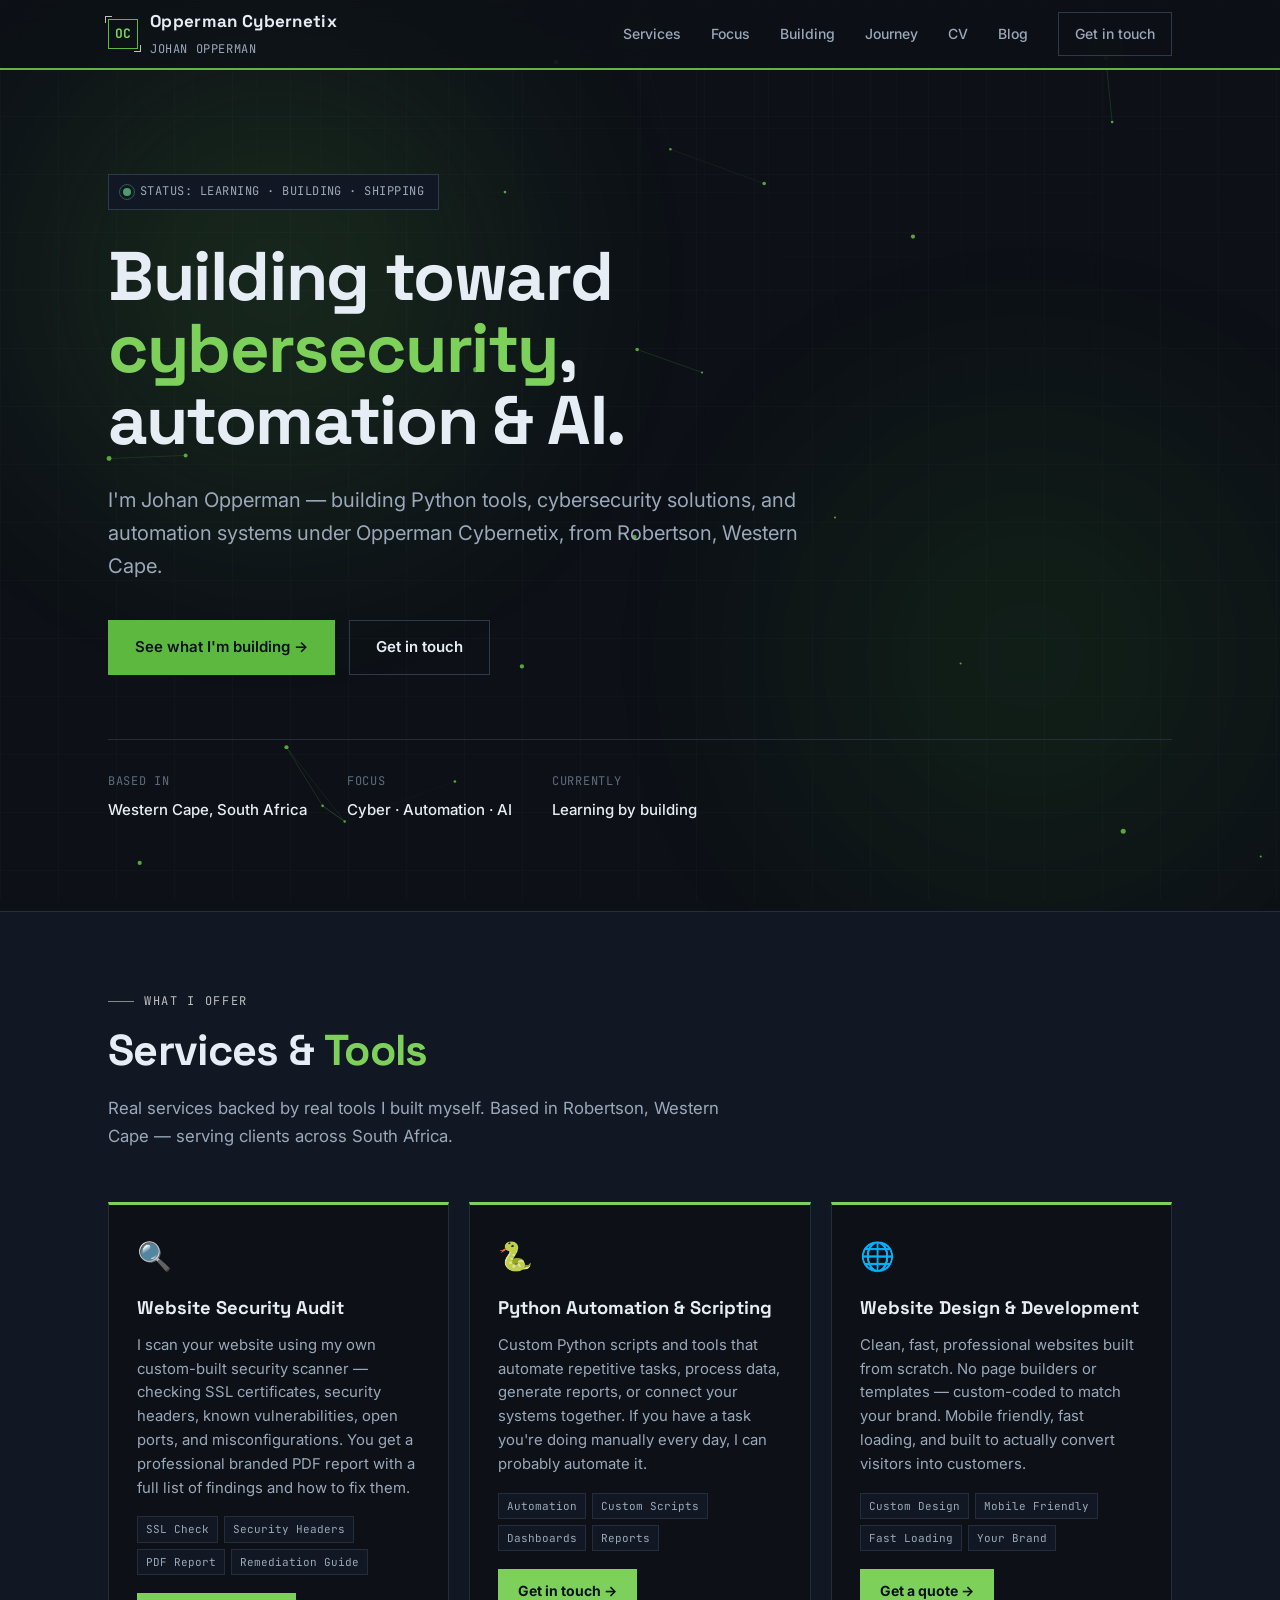
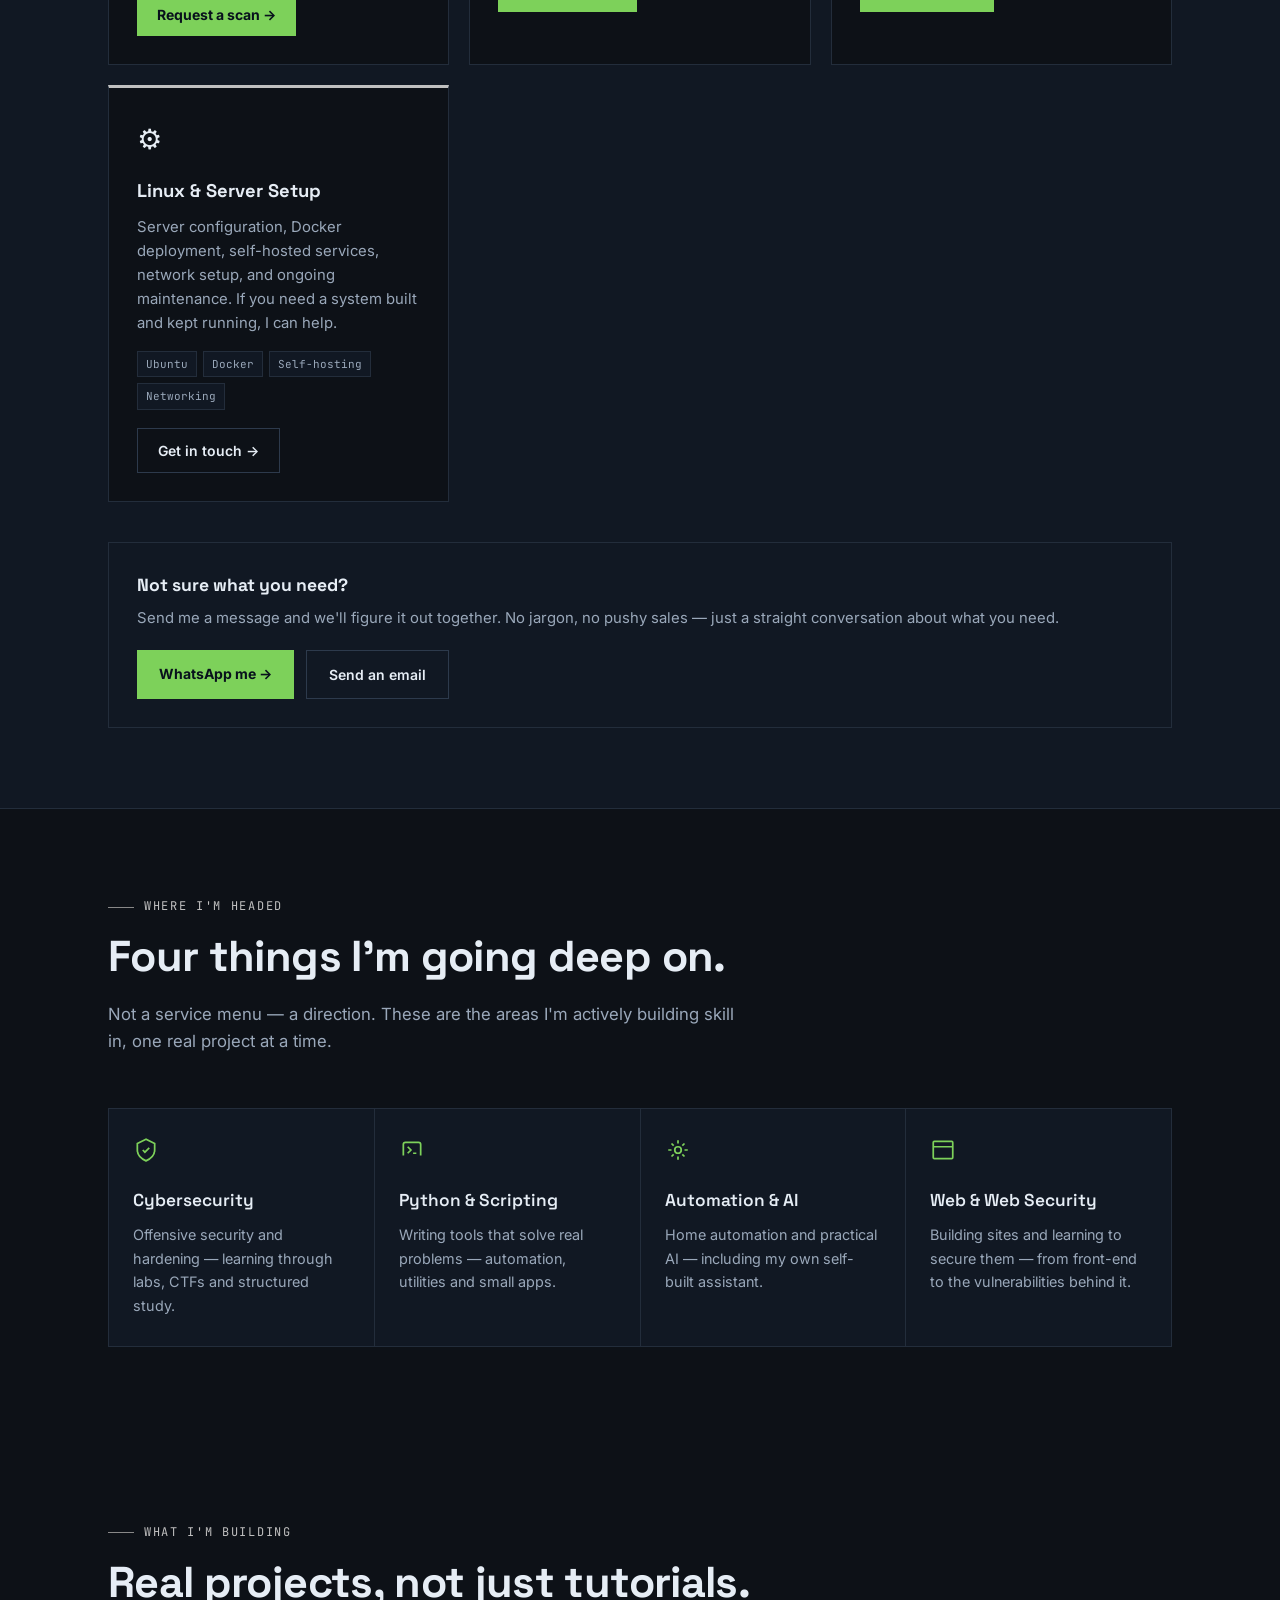
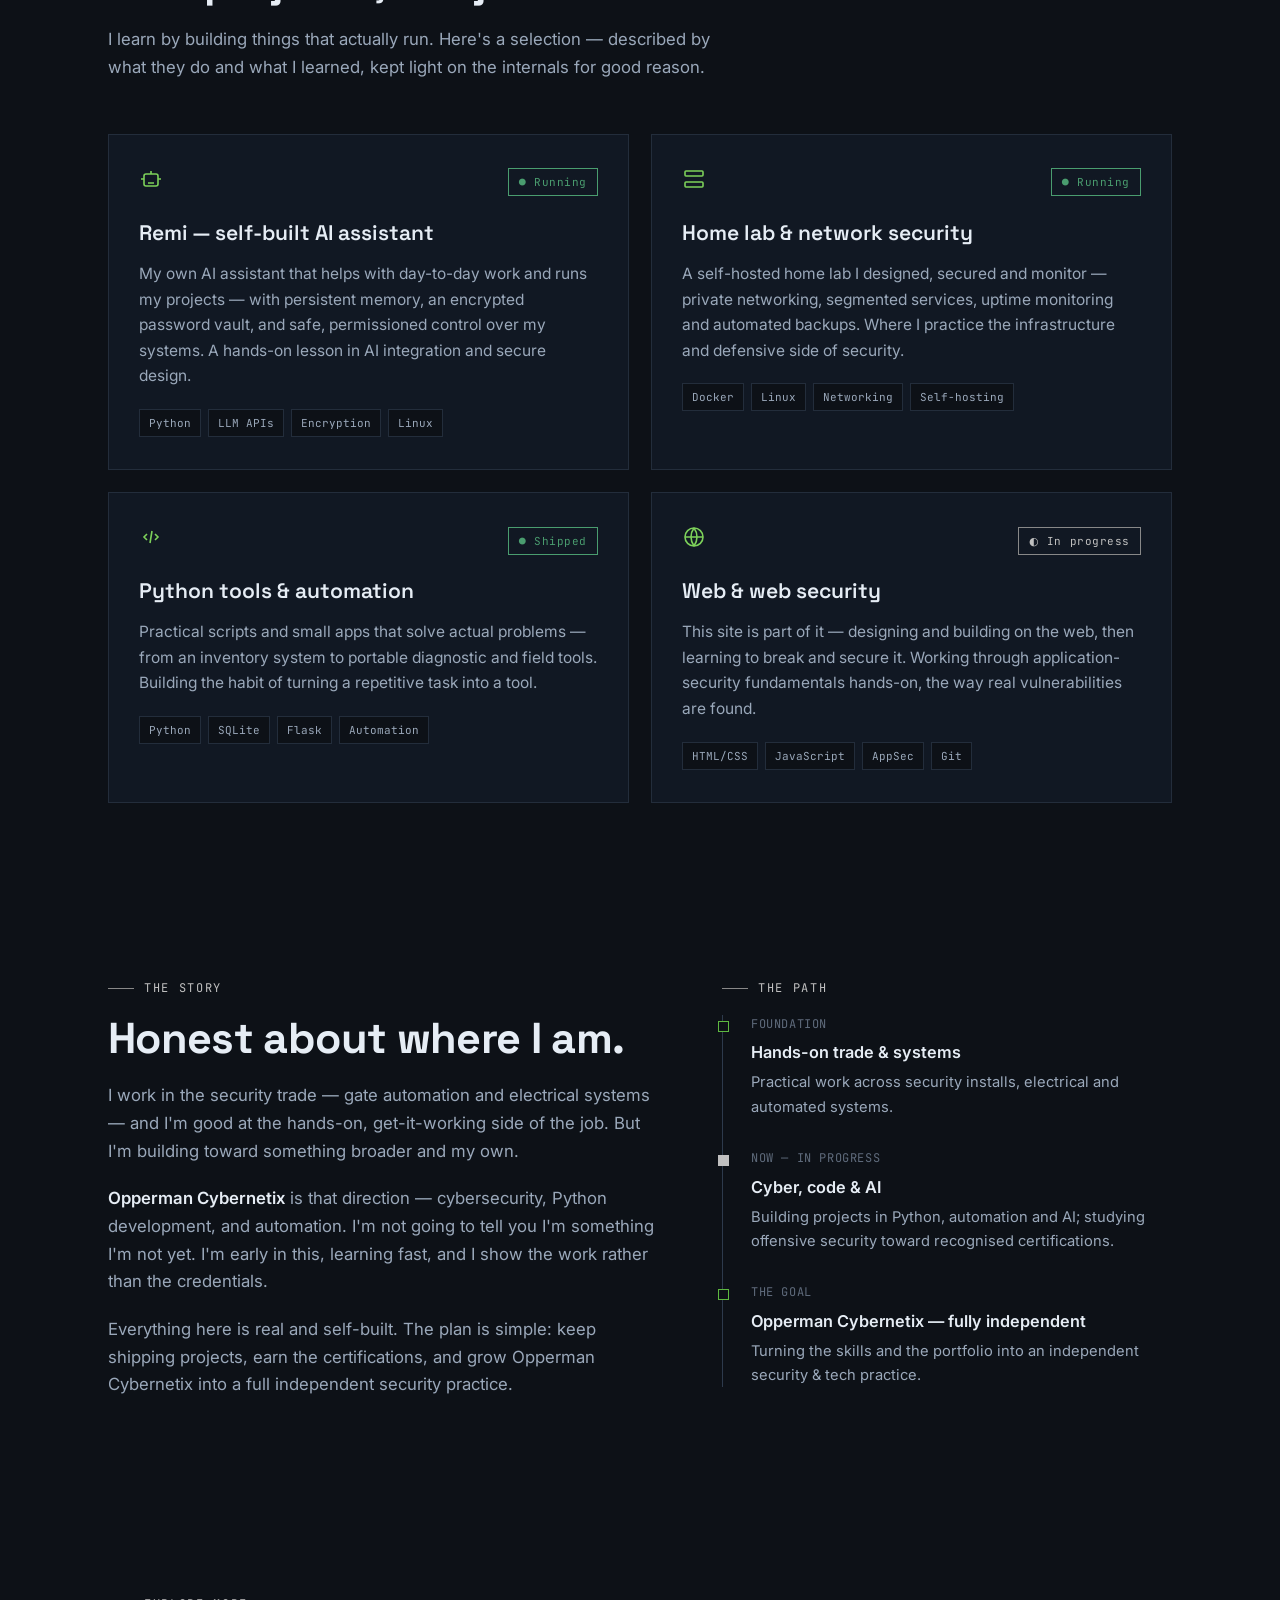
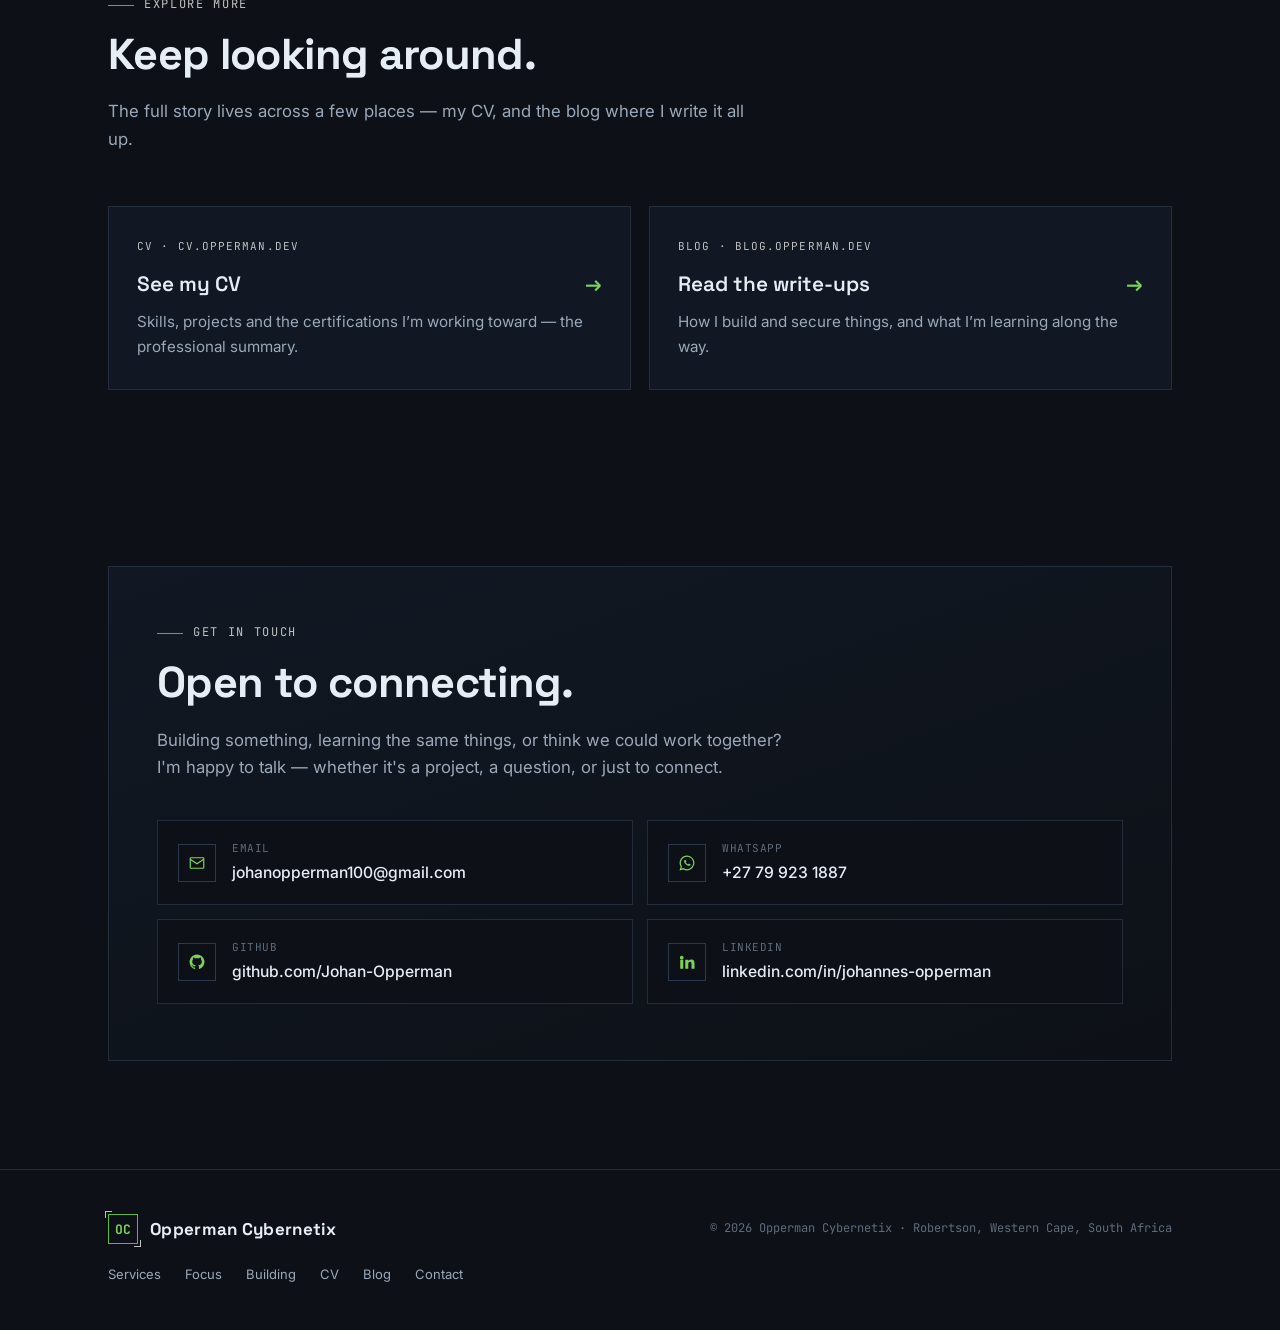
==== index.html @ cf61e7ef "Update index.html" ====
<!DOCTYPE html>
<html lang="en">
<head>
<meta charset="UTF-8">
<meta name="viewport" content="width=device-width, initial-scale=1.0">
<title>Opperman Cybernetix — Johan Opperman · Cybersecurity, Automation &amp; AI</title>
<meta name="description" content="Opperman Cybernetix — Python development, cybersecurity, automation and security hardware. Robertson, Western Cape, South Africa.">
<link rel="preconnect" href="https://fonts.googleapis.com">
<link rel="preconnect" href="https://fonts.gstatic.com" crossorigin>
<link href="https://fonts.googleapis.com/css2?family=Space+Grotesk:wght@400;500;600;700&family=Inter:wght@400;500;600&family=JetBrains+Mono:wght@400;500&display=swap" rel="stylesheet">
<style>
  :root{
    --bg:#0d1117;--bg-2:#111823;--bg-3:#161e2b;
    --line:#232d3b;--line-2:#2d3a4c;
    --ink:#e6edf5;--ink-dim:#9aa8ba;--ink-faint:#5f6b7c;
    --steel:#5db840;--steel-bright:#7dd15a;
    --amber:#c0c0c0;--amber-dim:#888888;--ok:#4a9d6f;
    --maxw:1120px;
  }
  *{box-sizing:border-box;margin:0;padding:0}
  html{scroll-behavior:smooth}
  body{background:var(--bg);color:var(--ink);font-family:'Inter',system-ui,sans-serif;line-height:1.65;-webkit-font-smoothing:antialiased;overflow-x:hidden}
  body::before{content:"";position:fixed;inset:0;background-image:linear-gradient(var(--line) 1px,transparent 1px),linear-gradient(90deg,var(--line) 1px,transparent 1px);background-size:64px 64px;opacity:.15;mask-image:radial-gradient(ellipse 90% 60% at 50% 0%,#000 20%,transparent 80%);pointer-events:none;z-index:0}
  .wrap{max-width:var(--maxw);margin:0 auto;padding:0 28px;position:relative;z-index:2}
  a{color:inherit;text-decoration:none}
  header{position:sticky;top:0;z-index:50;backdrop-filter:blur(12px);background:rgba(13,17,23,.72);border-bottom:2px solid var(--steel)}
  .bar{display:flex;align-items:center;justify-content:space-between;height:68px}
  .brand{display:flex;align-items:center;gap:12px;font-family:'Space Grotesk';font-weight:700;letter-spacing:.02em}
  .brand .mark{width:30px;height:30px;border:1.5px solid var(--steel);display:grid;place-items:center;position:relative;color:var(--steel-bright);font-size:13px;font-family:'JetBrains Mono'}
  .brand .mark::before,.brand .mark::after{content:"";position:absolute;width:6px;height:6px;border:1.5px solid var(--amber)}
  .brand .mark::before{top:-4px;left:-4px;border-right:none;border-bottom:none}
  .brand .mark::after{bottom:-4px;right:-4px;border-left:none;border-top:none}
  .brand b{font-size:17px}
  .brand span{color:var(--ink-dim);font-weight:400;font-size:12px;font-family:'JetBrains Mono';letter-spacing:.05em}
  nav.links{display:flex;gap:30px;align-items:center}
  nav.links a{font-size:14px;color:var(--ink-dim);transition:color .2s;font-weight:500}
  nav.links a:hover{color:var(--ink)}
  .nav-cta{border:1px solid var(--line-2);padding:9px 16px;font-size:13px;color:var(--ink);font-weight:500;transition:all .2s}
  .nav-cta:hover{border-color:var(--steel);background:rgba(93,184,64,.08)}
  .menu-btn{display:none;background:none;border:1px solid var(--line-2);color:var(--ink);width:40px;height:40px;font-size:18px;cursor:pointer}
  .hero{padding:104px 0 88px;position:relative;overflow:hidden}
  .hero-word{display:none}
  .hero-word span{color:var(--steel-bright);opacity:0;text-shadow:0 0 40px rgba(93,184,64,.35);transition:opacity 1.1s ease}
  .hero-word.revealed span{opacity:.14}
  .hero-scan{display:none;position:absolute;left:0;right:0;top:0;height:2px;z-index:1;background:linear-gradient(90deg,transparent,var(--steel-bright),transparent);box-shadow:0 0 26px 6px rgba(93,184,64,.5);opacity:0;pointer-events:none}
  .hero-scan.run{animation:heroSweep 6.5s cubic-bezier(.45,.05,.3,1) forwards}
  @keyframes heroSweep{0%{top:-2%;opacity:0}6%{opacity:1}92%{opacity:1}100%{top:102%;opacity:0}}
  .hero-scanglow{display:none;position:absolute;left:0;right:0;top:0;height:220px;z-index:0;background:linear-gradient(to bottom,rgba(93,184,64,.10),transparent);opacity:0;pointer-events:none}
  .hero-scanglow.run{animation:heroSweepGlow 6.5s cubic-bezier(.45,.05,.3,1) forwards}
  @keyframes heroSweepGlow{0%{top:-220px;opacity:0}8%{opacity:1}92%{opacity:1}100%{top:102%;opacity:0}}
  .hero .wrap{position:relative;z-index:2}
  .status{display:inline-flex;align-items:center;gap:9px;border:1px solid var(--line-2);background:var(--bg-2);padding:7px 14px;font-family:'JetBrains Mono';font-size:12px;color:var(--ink-dim);letter-spacing:.04em;margin-bottom:30px}
  .status .dot{width:8px;height:8px;border-radius:50%;background:var(--ok);position:relative}
  .status .dot::after{content:"";position:absolute;inset:-4px;border-radius:50%;border:1px solid var(--ok);opacity:.5;animation:pulse 2.4s ease-out infinite}
  @keyframes pulse{0%{transform:scale(.6);opacity:.7}100%{transform:scale(1.9);opacity:0}}
  .hero h1{font-family:'Space Grotesk';font-weight:700;font-size:clamp(2.5rem,5.6vw,4.3rem);line-height:1.05;letter-spacing:-.02em;max-width:18ch;margin-bottom:26px}
  .hero h1 .accent{color:var(--steel-bright)}
  .hero .lead{font-size:clamp(1.05rem,2vw,1.26rem);color:var(--ink-dim);max-width:56ch;margin-bottom:38px}
  .hero-cta{display:flex;gap:14px;flex-wrap:wrap}
  .btn{padding:14px 26px;font-weight:600;font-size:15px;transition:all .2s;cursor:pointer;border:1px solid transparent;display:inline-flex;align-items:center;gap:9px}
  .btn-primary{background:var(--steel);color:#08111c}
  .btn-primary:hover{background:var(--steel-bright);transform:translateY(-2px)}
  .btn-ghost{border-color:var(--line-2);color:var(--ink)}
  .btn-ghost:hover{border-color:var(--steel);background:rgba(93,184,64,.06)}
  .hero-meta{display:flex;gap:40px;margin-top:64px;padding-top:32px;border-top:1px solid var(--line);flex-wrap:wrap}
  .hero-meta .k{font-size:12px;color:var(--ink-faint);letter-spacing:.06em;text-transform:uppercase;margin-bottom:6px;font-family:'JetBrains Mono'}
  .hero-meta .v{font-size:15px;color:var(--ink);font-weight:500}
  section{padding:88px 0;position:relative}
  .eyebrow{font-family:'JetBrains Mono';font-size:12px;letter-spacing:.14em;text-transform:uppercase;color:var(--amber);margin-bottom:16px;display:flex;align-items:center;gap:10px}
  .eyebrow::before{content:"";width:26px;height:1px;background:var(--amber-dim)}
  h2.title{font-family:'Space Grotesk';font-weight:700;font-size:clamp(1.9rem,3.6vw,2.7rem);letter-spacing:-.015em;margin-bottom:20px;line-height:1.1}
  .section-lead{color:var(--ink-dim);max-width:58ch;font-size:1.05rem;margin-bottom:52px}
  .focus{display:grid;grid-template-columns:repeat(4,1fr);gap:1px;background:var(--line);border:1px solid var(--line)}
  .focus-item{background:var(--bg-2);padding:28px 24px;transition:background .25s}
  .focus-item:hover{background:var(--bg-3)}
  .focus-item .fi-ico{color:var(--steel-bright);margin-bottom:16px}
  .focus-item .fi-ico svg{width:26px;height:26px}
  .focus-item h3{font-family:'Space Grotesk';font-size:1.08rem;font-weight:600;margin-bottom:8px}
  .focus-item p{color:var(--ink-dim);font-size:.9rem}
  .projects{display:grid;grid-template-columns:1fr 1fr;gap:22px}
  .proj{border:1px solid var(--line);background:var(--bg-2);padding:32px 30px;position:relative;transition:all .25s;overflow:hidden}
  .proj:hover{border-color:var(--line-2);transform:translateY(-3px)}
  .proj::after{content:"";position:absolute;top:0;left:0;width:0;height:2px;background:var(--steel);transition:width .4s}
  .proj:hover::after{width:100%}
  .proj-top{display:flex;align-items:center;justify-content:space-between;margin-bottom:18px}
  .proj-tag{font-family:'JetBrains Mono';font-size:11px;letter-spacing:.05em;padding:4px 10px;border:1px solid var(--line-2);color:var(--ink-faint)}
  .proj-tag.live{color:var(--ok);border-color:var(--ok)}
  .proj-tag.wip{color:var(--amber);border-color:var(--amber-dim)}
  .proj .pico{color:var(--steel-bright)}
  .proj .pico svg{width:24px;height:24px}
  .proj h3{font-family:'Space Grotesk';font-size:1.32rem;font-weight:600;margin-bottom:10px}
  .proj p{color:var(--ink-dim);font-size:.97rem;margin-bottom:20px}
  .proj .stack{display:flex;flex-wrap:wrap;gap:7px}
  .proj .stack span{font-family:'JetBrains Mono';font-size:11px;color:var(--ink-dim);background:var(--bg);border:1px solid var(--line);padding:4px 9px}
  .about-grid{display:grid;grid-template-columns:1.1fr .9fr;gap:64px;align-items:start}
  .about p{color:var(--ink-dim);margin-bottom:20px;font-size:1.05rem}
  .about p strong{color:var(--ink);font-weight:600}
  .timeline{border-left:1px solid var(--line-2)}
  .tl-item{position:relative;padding:0 0 30px 28px}
  .tl-item::before{content:"";position:absolute;left:-5px;top:6px;width:9px;height:9px;background:var(--bg);border:1.5px solid var(--steel)}
  .tl-item:last-child{padding-bottom:0}
  .tl-item.now::before{background:var(--amber);border-color:var(--amber)}
  .tl-item .yr{font-family:'JetBrains Mono';font-size:12px;color:var(--ink-faint);letter-spacing:.05em;margin-bottom:5px}
  .tl-item h4{font-size:1.02rem;font-weight:600;margin-bottom:4px}
  .tl-item p{font-size:.92rem;color:var(--ink-dim);margin:0}
  .contact-panel{border:1px solid var(--line);background:linear-gradient(160deg,var(--bg-2),var(--bg));padding:56px 48px;position:relative;overflow:hidden}
  .contact-panel::before{content:"";position:absolute;top:-1px;right:-1px;width:120px;height:120px;border-top:1px solid var(--amber-dim);border-right:1px solid var(--amber-dim);opacity:.4}
  .contact-grid{display:grid;grid-template-columns:1fr 1fr;gap:14px;margin-top:38px}
  .contact-item{display:flex;align-items:center;gap:16px;padding:18px 20px;border:1px solid var(--line);background:var(--bg);transition:all .2s}
  .contact-item:hover{border-color:var(--steel);transform:translateY(-2px)}
  .contact-item .ico{width:38px;height:38px;border:1px solid var(--line-2);display:grid;place-items:center;color:var(--steel-bright);flex-shrink:0}
  .contact-item .ico svg{width:18px;height:18px}
  .contact-item>span:last-child{display:flex;flex-direction:column;min-width:0}
  .contact-item .lbl{display:block;font-family:'JetBrains Mono';font-size:11px;color:var(--ink-faint);letter-spacing:.05em;text-transform:uppercase;margin-bottom:3px}
  .contact-item .val{display:block;font-size:.98rem;color:var(--ink);font-weight:500;word-break:break-all}
  footer{border-top:1px solid var(--line);padding:44px 0;margin-top:20px}
  .foot{display:flex;justify-content:space-between;align-items:center;flex-wrap:wrap;gap:20px}
  .foot .brand{font-size:15px}
  .foot p{font-family:'JetBrains Mono';font-size:12px;color:var(--ink-faint)}
  .foot-links{display:flex;gap:24px}
  .foot-links a{font-size:13px;color:var(--ink-dim);transition:color .2s}
  .foot-links a:hover{color:var(--steel-bright)}
  .reveal{opacity:0;transform:translateY(24px);transition:opacity .7s ease,transform .7s ease}
  .reveal.in{opacity:1;transform:none}
  @keyframes secPulse{
    0%{box-shadow:inset 0 0 0 0 rgba(125,176,232,0)}
    18%{box-shadow:inset 0 0 60px 0 rgba(93,184,64,.14)}
    100%{box-shadow:inset 0 0 0 0 rgba(125,176,232,0)}
  }
  .sec-flash{animation:secPulse 1s ease-out}
  .sec-flash .title,.sec-flash .eyebrow{animation:titleFlash 1s ease-out}
  @keyframes titleFlash{0%,100%{color:inherit}25%{color:var(--steel-bright)}}
  .explore{display:grid;grid-template-columns:1fr 1fr;gap:18px}
  .ex-card{border:1px solid var(--line);background:var(--bg-2);padding:30px 28px;display:block;position:relative;overflow:hidden;transition:all .25s}
  .ex-card:hover{border-color:var(--steel);transform:translateY(-3px);background:var(--bg-3)}
  .ex-card::after{content:"";position:absolute;top:0;left:0;width:0;height:2px;background:var(--steel);transition:width .4s}
  .ex-card:hover::after{width:100%}
  .ex-card .ex-eyebrow{font-family:'JetBrains Mono';font-size:11px;letter-spacing:.1em;text-transform:uppercase;color:var(--amber);margin-bottom:12px}
  .ex-card h3{font-family:'Space Grotesk';font-size:1.3rem;font-weight:600;margin-bottom:8px;display:flex;align-items:center;justify-content:space-between;gap:12px}
  .ex-card h3 .arr{color:var(--steel-bright);transition:transform .25s}
  .ex-card:hover h3 .arr{transform:translateX(5px)}
  .ex-card p{color:var(--ink-dim);font-size:.95rem;margin:0}
  @media(max-width:860px){
    nav.links{display:none}.menu-btn{display:grid;place-items:center}
    nav.links.open{display:flex;position:absolute;top:68px;left:0;right:0;flex-direction:column;gap:0;background:rgba(13,17,23,.98);backdrop-filter:blur(14px);border-bottom:1px solid var(--line);padding:14px 0 18px}
    nav.links.open::before{content:"";position:absolute;inset:0;background-image:linear-gradient(var(--line) 1px,transparent 1px),linear-gradient(90deg,var(--line) 1px,transparent 1px);background-size:32px 32px;opacity:.15;pointer-events:none}
    nav.links.open a{position:relative;padding:15px 28px;font-size:15px;color:var(--ink-dim);border-left:2px solid transparent}
    nav.links.open a:active,nav.links.open a:hover{color:var(--steel-bright);border-left-color:var(--steel);background:rgba(93,184,64,.10)}
    nav.links.open .nav-cta{margin:12px 28px 2px;padding:13px;border:1px solid var(--steel);color:var(--steel-bright);text-align:center}
    .about-grid{grid-template-columns:1fr;gap:44px}
    .focus{grid-template-columns:1fr 1fr}
    .projects{grid-template-columns:1fr}
    .contact-grid{grid-template-columns:1fr}
    .contact-panel{padding:38px 26px}.hero-meta{gap:28px}.explore{grid-template-columns:1fr}
  }
  @media(max-width:520px){.focus{grid-template-columns:1fr}}
  @media(prefers-reduced-motion:reduce){
    *{animation:none!important;transition:none!important}
    .reveal{opacity:1;transform:none}
    .hero-scan,.hero-scanglow{display:none}
    .hero-word span{opacity:.14}
    nav.links.open a{opacity:1!important;transform:none!important}
  }

  /* ── Background (matches CV site) ────────────────────────────── */
  #bgcanvas{position:fixed;inset:0;z-index:1;width:100%;height:100%;pointer-events:none;opacity:1}
  .bg-grid{position:fixed;inset:0;z-index:0;
    background-image:linear-gradient(var(--line) 1px,transparent 1px),
    linear-gradient(90deg,var(--line) 1px,transparent 1px);
    background-size:58px 58px;opacity:.18;pointer-events:none}
  .bg-glow{position:fixed;z-index:0;width:55vw;height:55vw;border-radius:50%;
    filter:blur(80px);opacity:.18;pointer-events:none}
  .bg-glow.g1{background:radial-gradient(circle,#5db840,transparent 70%);
    top:-8%;left:-6%;animation:drift1 26s ease-in-out infinite alternate}
  .bg-glow.g2{background:radial-gradient(circle,#2d7a1f,transparent 70%);
    bottom:-12%;right:-8%;animation:drift2 32s ease-in-out infinite alternate}
  @keyframes drift1{0%{transform:translate(0,0)}100%{transform:translate(16vw,10vh)}}
  @keyframes drift2{0%{transform:translate(0,0)}100%{transform:translate(-14vw,-9vh)}}

  /* ── Hero slide-in animations ─────────────────────────────────── */
  @keyframes slideUp{
    from{opacity:0;transform:translateY(32px)}
    to{opacity:1;transform:none}
  }
  @keyframes slideLeft{
    from{opacity:0;transform:translateX(-28px)}
    to{opacity:1;transform:none}
  }
  .hero .status{
    animation:slideLeft .7s cubic-bezier(.22,1,.36,1) both;
    animation-delay:.2s;opacity:0}
  .hero h1{
    animation:slideUp .9s cubic-bezier(.22,1,.36,1) both;
    animation-delay:.5s;opacity:0}
  .hero .lead{
    animation:slideUp .8s cubic-bezier(.22,1,.36,1) both;
    animation-delay:.85s;opacity:0}
  .hero .hero-cta{
    animation:slideUp .7s cubic-bezier(.22,1,.36,1) both;
    animation-delay:1.15s;opacity:0}
  .hero .hero-meta{
    animation:slideUp .7s cubic-bezier(.22,1,.36,1) both;
    animation-delay:1.45s;opacity:0}

  /* ── Card scroll animations ───────────────────────────────────── */
  .focus-item{opacity:0;transform:translateY(20px);
    transition:opacity .6s ease,transform .6s ease}
  .focus-item.in{opacity:1;transform:none}
  .proj{opacity:0;transform:translateY(24px);
    transition:opacity .65s ease,transform .65s ease}
  .proj.in{opacity:1;transform:none}
</style>
</head>
<body>
<div class="bg-grid"></div>
<div class="bg-glow g1"></div>
<div class="bg-glow g2"></div>
<canvas id="bgcanvas"></canvas>
<header>
  <div class="wrap bar">
    <div class="brand">
      <div class="mark">OC</div>
      <div><b>Opperman Cybernetix</b><br><span>JOHAN OPPERMAN</span></div>
    </div>
    <nav class="links">
      <a href="#services">Services</a>
      <a href="#focus">Focus</a>
      <a href="#building">Building</a>
      <a href="#journey">Journey</a>
      <a href="https://cv.opperman.dev">CV</a>
      <a href="https://blog.opperman.dev">Blog</a>
      <a href="#contact" class="nav-cta">Get in touch</a>
    </nav>
    <button class="menu-btn" aria-label="Menu" aria-expanded="false" onclick="toggleMenu(this)">&#8801;</button>
  </div>
</header>
<main>
  <section class="hero">
    <div class="hero-word" id="heroWord"><span>C</span><span>Y</span><span>B</span><span>E</span><span>R</span></div>
    <div class="hero-scanglow" id="heroScanGlow"></div>
    <div class="hero-scan" id="heroScan"></div>
    <div class="wrap">
      <div class="status reveal"><span class="dot"></span> STATUS: LEARNING &middot; BUILDING &middot; SHIPPING</div>
      <h1 class="reveal">Building toward <span class="accent">cybersecurity</span>, automation &amp; AI.</h1>
      <p class="lead reveal">I'm Johan Opperman &mdash; building Python tools, cybersecurity solutions, and automation systems under Opperman Cybernetix, from Robertson, Western Cape.</p>
      <div class="hero-cta reveal">
        <a href="#building" class="btn btn-primary">See what I'm building &rarr;</a>
        <a href="#contact" class="btn btn-ghost">Get in touch</a>
      </div>
      <div class="hero-meta reveal">
        <div><div class="k">Based in</div><div class="v">Western Cape, South Africa</div></div>
        <div><div class="k">Focus</div><div class="v">Cyber &middot; Automation &middot; AI</div></div>
        <div><div class="k">Currently</div><div class="v">Learning by building</div></div>
      </div>
    </div>
  </section>


  <section id="services" style="padding:80px 0;background:var(--bg-2);border-top:1px solid var(--line);border-bottom:1px solid var(--line)">
    <div class="wrap">
      <div class="eyebrow reveal">What I offer</div>
      <h2 class="title reveal">Services &amp; <span style="color:var(--steel-bright)">Tools</span></h2>
      <p class="section-lead reveal">Real services backed by real tools I built myself. Based in Robertson, Western Cape — serving clients across South Africa.</p>
      <div style="display:grid;grid-template-columns:repeat(auto-fill,minmax(300px,1fr));gap:20px">

        <div class="reveal" style="border:1px solid var(--line);background:var(--bg);padding:28px;border-top:3px solid var(--steel-bright)">
          <div style="font-size:28px;margin-bottom:14px">🔍</div>
          <h3 style="font-family:'Space Grotesk';font-size:1.15rem;font-weight:700;margin-bottom:10px">Website Security Audit</h3>
          <p style="color:var(--ink-dim);font-size:.93rem;line-height:1.6;margin-bottom:16px">I scan your website using my own custom-built security scanner — checking SSL certificates, security headers, known vulnerabilities, open ports, and misconfigurations. You get a professional branded PDF report with a full list of findings and how to fix them.</p>
          <div style="display:flex;flex-wrap:wrap;gap:6px;margin-bottom:18px">
            <span style="font-family:'JetBrains Mono';font-size:11px;background:var(--bg-2);border:1px solid var(--line);padding:3px 8px;color:var(--ink-dim)">SSL Check</span>
            <span style="font-family:'JetBrains Mono';font-size:11px;background:var(--bg-2);border:1px solid var(--line);padding:3px 8px;color:var(--ink-dim)">Security Headers</span>
            <span style="font-family:'JetBrains Mono';font-size:11px;background:var(--bg-2);border:1px solid var(--line);padding:3px 8px;color:var(--ink-dim)">PDF Report</span>
            <span style="font-family:'JetBrains Mono';font-size:11px;background:var(--bg-2);border:1px solid var(--line);padding:3px 8px;color:var(--ink-dim)">Remediation Guide</span>
          </div>
          <a href="https://wa.me/27799231887?text=Hi%20Johan%2C%20I%20need%20a%20website%20security%20audit%20for%20my%20site." target="_blank" style="display:inline-block;background:var(--steel-bright);color:#08111c;padding:10px 20px;font-weight:700;font-size:14px">Request a scan &rarr;</a>
        </div>

        <div class="reveal" style="border:1px solid var(--line);background:var(--bg);padding:28px;border-top:3px solid var(--steel-bright)">
          <div style="font-size:28px;margin-bottom:14px">🐍</div>
          <h3 style="font-family:'Space Grotesk';font-size:1.15rem;font-weight:700;margin-bottom:10px">Python Automation &amp; Scripting</h3>
          <p style="color:var(--ink-dim);font-size:.93rem;line-height:1.6;margin-bottom:16px">Custom Python scripts and tools that automate repetitive tasks, process data, generate reports, or connect your systems together. If you have a task you're doing manually every day, I can probably automate it.</p>
          <div style="display:flex;flex-wrap:wrap;gap:6px;margin-bottom:18px">
            <span style="font-family:'JetBrains Mono';font-size:11px;background:var(--bg-2);border:1px solid var(--line);padding:3px 8px;color:var(--ink-dim)">Automation</span>
            <span style="font-family:'JetBrains Mono';font-size:11px;background:var(--bg-2);border:1px solid var(--line);padding:3px 8px;color:var(--ink-dim)">Custom Scripts</span>
            <span style="font-family:'JetBrains Mono';font-size:11px;background:var(--bg-2);border:1px solid var(--line);padding:3px 8px;color:var(--ink-dim)">Dashboards</span>
            <span style="font-family:'JetBrains Mono';font-size:11px;background:var(--bg-2);border:1px solid var(--line);padding:3px 8px;color:var(--ink-dim)">Reports</span>
          </div>
          <a href="https://wa.me/27799231887?text=Hi%20Johan%2C%20I%20need%20help%20with%20Python%20automation." target="_blank" style="display:inline-block;background:var(--steel-bright);color:#08111c;padding:10px 20px;font-weight:700;font-size:14px">Get in touch &rarr;</a>
        </div>


        <div class="reveal" style="border:1px solid var(--line);background:var(--bg);padding:28px;border-top:3px solid var(--steel-bright)">
          <div style="font-size:28px;margin-bottom:14px">🌐</div>
          <h3 style="font-family:'Space Grotesk';font-size:1.15rem;font-weight:700;margin-bottom:10px">Website Design &amp; Development</h3>
          <p style="color:var(--ink-dim);font-size:.93rem;line-height:1.6;margin-bottom:16px">Clean, fast, professional websites built from scratch. No page builders or templates — custom-coded to match your brand. Mobile friendly, fast loading, and built to actually convert visitors into customers.</p>
          <div style="display:flex;flex-wrap:wrap;gap:6px;margin-bottom:18px">
            <span style="font-family:'JetBrains Mono';font-size:11px;background:var(--bg-2);border:1px solid var(--line);padding:3px 8px;color:var(--ink-dim)">Custom Design</span>
            <span style="font-family:'JetBrains Mono';font-size:11px;background:var(--bg-2);border:1px solid var(--line);padding:3px 8px;color:var(--ink-dim)">Mobile Friendly</span>
            <span style="font-family:'JetBrains Mono';font-size:11px;background:var(--bg-2);border:1px solid var(--line);padding:3px 8px;color:var(--ink-dim)">Fast Loading</span>
            <span style="font-family:'JetBrains Mono';font-size:11px;background:var(--bg-2);border:1px solid var(--line);padding:3px 8px;color:var(--ink-dim)">Your Brand</span>
          </div>
          <a href="https://wa.me/27799231887?text=Hi%20Johan%2C%20I%20need%20a%20website%20built%20for%20my%20business." target="_blank" style="display:inline-block;background:var(--steel-bright);color:#08111c;padding:10px 20px;font-weight:700;font-size:14px">Get a quote &rarr;</a>
        </div>

        <div class="reveal" style="border:1px solid var(--line);background:var(--bg);padding:28px;border-top:3px solid var(--amber)">
          <div style="font-size:28px;margin-bottom:14px">⚙️</div>
          <h3 style="font-family:'Space Grotesk';font-size:1.15rem;font-weight:700;margin-bottom:10px">Linux &amp; Server Setup</h3>
          <p style="color:var(--ink-dim);font-size:.93rem;line-height:1.6;margin-bottom:16px">Server configuration, Docker deployment, self-hosted services, network setup, and ongoing maintenance. If you need a system built and kept running, I can help.</p>
          <div style="display:flex;flex-wrap:wrap;gap:6px;margin-bottom:18px">
            <span style="font-family:'JetBrains Mono';font-size:11px;background:var(--bg-2);border:1px solid var(--line);padding:3px 8px;color:var(--ink-dim)">Ubuntu</span>
            <span style="font-family:'JetBrains Mono';font-size:11px;background:var(--bg-2);border:1px solid var(--line);padding:3px 8px;color:var(--ink-dim)">Docker</span>
            <span style="font-family:'JetBrains Mono';font-size:11px;background:var(--bg-2);border:1px solid var(--line);padding:3px 8px;color:var(--ink-dim)">Self-hosting</span>
            <span style="font-family:'JetBrains Mono';font-size:11px;background:var(--bg-2);border:1px solid var(--line);padding:3px 8px;color:var(--ink-dim)">Networking</span>
          </div>
          <a href="https://wa.me/27799231887?text=Hi%20Johan%2C%20I%20need%20help%20with%20Linux%20and%20server%20setup." target="_blank" style="display:inline-block;border:1px solid var(--line-2);color:var(--ink);padding:10px 20px;font-weight:600;font-size:14px">Get in touch &rarr;</a>
        </div>

      </div>

      <div class="reveal" style="margin-top:40px;border:1px solid var(--line);background:var(--bg-2);padding:28px;display:flex;align-items:center;justify-content:space-between;flex-wrap:wrap;gap:20px">
        <div>
          <div style="font-family:'Space Grotesk';font-size:1.1rem;font-weight:700;margin-bottom:6px">Not sure what you need?</div>
          <div style="color:var(--ink-dim);font-size:.93rem">Send me a message and we'll figure it out together. No jargon, no pushy sales — just a straight conversation about what you need.</div>
        </div>
        <div style="display:flex;gap:12px;flex-wrap:wrap">
          <a href="https://wa.me/27799231887" target="_blank" style="background:var(--steel-bright);color:#08111c;padding:12px 22px;font-weight:700;font-size:14px;white-space:nowrap">WhatsApp me &rarr;</a>
          <a href="mailto:johanopperman100@gmail.com" style="border:1px solid var(--line-2);color:var(--ink);padding:12px 22px;font-weight:600;font-size:14px;white-space:nowrap">Send an email</a>
        </div>
      </div>

    </div>
  </section>

  <section id="focus">
    <div class="wrap">
      <div class="eyebrow reveal">Where I'm headed</div>
      <h2 class="title reveal">Four things I'm going deep on.</h2>
      <p class="section-lead reveal">Not a service menu &mdash; a direction. These are the areas I'm actively building skill in, one real project at a time.</p>
      <div class="focus reveal">
        <div class="focus-item">
          <div class="fi-ico"><svg viewBox="0 0 24 24" fill="none" stroke="currentColor" stroke-width="1.6"><path d="M12 2 4 6v6c0 5 3.5 8 8 10 4.5-2 8-5 8-10V6z"/><path d="m9 12 2 2 4-4"/></svg></div>
          <h3>Cybersecurity</h3>
          <p>Offensive security and hardening &mdash; learning through labs, CTFs and structured study.</p>
        </div>
        <div class="focus-item">
          <div class="fi-ico"><svg viewBox="0 0 24 24" fill="none" stroke="currentColor" stroke-width="1.6"><path d="M4 17V7a2 2 0 0 1 2-2h12a2 2 0 0 1 2 2v10"/><path d="m8 9 3 3-3 3M13 15h3"/></svg></div>
          <h3>Python &amp; Scripting</h3>
          <p>Writing tools that solve real problems &mdash; automation, utilities and small apps.</p>
        </div>
        <div class="focus-item">
          <div class="fi-ico"><svg viewBox="0 0 24 24" fill="none" stroke="currentColor" stroke-width="1.6"><path d="M12 3v3M12 18v3M3 12h3M18 12h3M6 6l2 2M16 16l2 2M18 6l-2 2M8 16l-2 2"/><circle cx="12" cy="12" r="3"/></svg></div>
          <h3>Automation &amp; AI</h3>
          <p>Home automation and practical AI &mdash; including my own self-built assistant.</p>
        </div>
        <div class="focus-item">
          <div class="fi-ico"><svg viewBox="0 0 24 24" fill="none" stroke="currentColor" stroke-width="1.6"><rect x="3" y="4" width="18" height="16" rx="1"/><path d="M3 9h18M7 6h.01M10 6h.01"/></svg></div>
          <h3>Web &amp; Web Security</h3>
          <p>Building sites and learning to secure them &mdash; from front-end to the vulnerabilities behind it.</p>
        </div>
      </div>
    </div>
  </section>

  <section id="building">
    <div class="wrap">
      <div class="eyebrow reveal">What I'm building</div>
      <h2 class="title reveal">Real projects, not just tutorials.</h2>
      <p class="section-lead reveal">I learn by building things that actually run. Here's a selection &mdash; described by what they do and what I learned, kept light on the internals for good reason.</p>
      <div class="projects">
        <div class="proj reveal">
          <div class="proj-top">
            <span class="pico"><svg viewBox="0 0 24 24" fill="none" stroke="currentColor" stroke-width="1.6"><rect x="5" y="7" width="14" height="12" rx="2"/><path d="M12 7V4M9 13h.01M15 13h.01M9 16h6"/><path d="M2 12h3M19 12h3"/></svg></span>
            <span class="proj-tag live">&#9679; Running</span>
          </div>
          <h3>Remi &mdash; self-built AI assistant</h3>
          <p>My own AI assistant that helps with day-to-day work and runs my projects &mdash; with persistent memory, an encrypted password vault, and safe, permissioned control over my systems. A hands-on lesson in AI integration and secure design.</p>
          <div class="stack"><span>Python</span><span>LLM APIs</span><span>Encryption</span><span>Linux</span></div>
        </div>
        <div class="proj reveal">
          <div class="proj-top">
            <span class="pico"><svg viewBox="0 0 24 24" fill="none" stroke="currentColor" stroke-width="1.6"><rect x="3" y="4" width="18" height="5" rx="1"/><rect x="3" y="15" width="18" height="5" rx="1"/><path d="M7 6.5h.01M7 17.5h.01"/></svg></span>
            <span class="proj-tag live">&#9679; Running</span>
          </div>
          <h3>Home lab &amp; network security</h3>
          <p>A self-hosted home lab I designed, secured and monitor &mdash; private networking, segmented services, uptime monitoring and automated backups. Where I practice the infrastructure and defensive side of security.</p>
          <div class="stack"><span>Docker</span><span>Linux</span><span>Networking</span><span>Self-hosting</span></div>
        </div>
        <div class="proj reveal">
          <div class="proj-top">
            <span class="pico"><svg viewBox="0 0 24 24" fill="none" stroke="currentColor" stroke-width="1.6"><path d="m8 9-3 3 3 3M16 9l3 3-3 3M13 6l-2 12"/></svg></span>
            <span class="proj-tag live">&#9679; Shipped</span>
          </div>
          <h3>Python tools &amp; automation</h3>
          <p>Practical scripts and small apps that solve actual problems &mdash; from an inventory system to portable diagnostic and field tools. Building the habit of turning a repetitive task into a tool.</p>
          <div class="stack"><span>Python</span><span>SQLite</span><span>Flask</span><span>Automation</span></div>
        </div>
        <div class="proj reveal">
          <div class="proj-top">
            <span class="pico"><svg viewBox="0 0 24 24" fill="none" stroke="currentColor" stroke-width="1.6"><circle cx="12" cy="12" r="9"/><path d="M3 12h18M12 3a15 15 0 0 1 0 18M12 3a15 15 0 0 0 0 18"/></svg></span>
            <span class="proj-tag wip">&#9680; In progress</span>
          </div>
          <h3>Web &amp; web security</h3>
          <p>This site is part of it &mdash; designing and building on the web, then learning to break and secure it. Working through application-security fundamentals hands-on, the way real vulnerabilities are found.</p>
          <div class="stack"><span>HTML/CSS</span><span>JavaScript</span><span>AppSec</span><span>Git</span></div>
        </div>
      </div>
    </div>
  </section>

  <section id="journey">
    <div class="wrap">
      <div class="about-grid">
        <div class="about reveal">
          <div class="eyebrow">The story</div>
          <h2 class="title">Honest about where I am.</h2>
          <p>I work in the security trade &mdash; gate automation and electrical systems &mdash; and I'm good at the hands-on, get-it-working side of the job. But I'm building toward something broader and my own.</p>
          <p><strong>Opperman Cybernetix</strong> is that direction &mdash; cybersecurity, Python development, and automation. I'm not going to tell you I'm something I'm not yet. I'm early in this, learning fast, and I show the work rather than the credentials.</p>
          <p>Everything here is real and self-built. The plan is simple: keep shipping projects, earn the certifications, and grow Opperman Cybernetix into a full independent security practice.</p>
        </div>
        <div class="reveal">
          <div class="eyebrow">The path</div>
          <div class="timeline">
            <div class="tl-item">
              <div class="yr">FOUNDATION</div>
              <h4>Hands-on trade &amp; systems</h4>
              <p>Practical work across security installs, electrical and automated systems.</p>
            </div>
            <div class="tl-item now">
              <div class="yr">NOW &mdash; IN PROGRESS</div>
              <h4>Cyber, code &amp; AI</h4>
              <p>Building projects in Python, automation and AI; studying offensive security toward recognised certifications.</p>
            </div>
            <div class="tl-item">
              <div class="yr">THE GOAL</div>
              <h4>Opperman Cybernetix — fully independent</h4>
              <p>Turning the skills and the portfolio into an independent security &amp; tech practice.</p>
            </div>
          </div>
        </div>
      </div>
    </div>
  </section>

  <section id="explore">
    <div class="wrap">
      <div class="eyebrow reveal">Explore more</div>
      <h2 class="title reveal">Keep looking around.</h2>
      <p class="section-lead reveal">The full story lives across a few places &mdash; my CV, and the blog where I write it all up.</p>
      <div class="explore">
        <a class="ex-card reveal" href="https://cv.opperman.dev">
          <div class="ex-eyebrow">CV &middot; cv.opperman.dev</div>
          <h3>See my CV <span class="arr">&rarr;</span></h3>
          <p>Skills, projects and the certifications I&rsquo;m working toward &mdash; the professional summary.</p>
        </a>
        <a class="ex-card reveal" href="https://blog.opperman.dev">
          <div class="ex-eyebrow">Blog &middot; blog.opperman.dev</div>
          <h3>Read the write-ups <span class="arr">&rarr;</span></h3>
          <p>How I build and secure things, and what I&rsquo;m learning along the way.</p>
        </a>
      </div>
    </div>
  </section>

  <section id="contact">
    <div class="wrap">
      <div class="contact-panel reveal">
        <div class="eyebrow">Get in touch</div>
        <h2 class="title">Open to connecting.</h2>
        <p class="section-lead" style="margin-bottom:0">Building something, learning the same things, or think we could work together? I'm happy to talk &mdash; whether it's a project, a question, or just to connect.</p>
        <div class="contact-grid">
          <a class="contact-item" href="mailto:johanopperman100@gmail.com">
            <span class="ico"><svg viewBox="0 0 24 24" fill="none" stroke="currentColor" stroke-width="1.6"><rect x="3" y="5" width="18" height="14" rx="1"/><path d="m3 7 9 6 9-6"/></svg></span>
            <span><span class="lbl">Email</span><span class="val">johanopperman100@gmail.com</span></span>
          </a>
          <a class="contact-item" href="https://wa.me/27799231887?text=Hi%20Johan%2C%20I%20saw%20your%20Opperman%20Cybernetix%20site%20and%20wanted%20to%20get%20in%20touch%20about..." target="_blank" rel="noopener">
            <span class="ico"><svg viewBox="0 0 24 24" fill="currentColor"><path d="M12.04 2a9.9 9.9 0 0 0-8.5 14.9L2 22l5.25-1.38A9.9 9.9 0 1 0 12.04 2Zm0 1.8a8.1 8.1 0 0 1 5.73 13.83 8.1 8.1 0 0 1-9.9 1.23l-.36-.21-3.11.82.83-3.03-.23-.38A8.1 8.1 0 0 1 12.04 3.8Zm-2.6 4.1c-.14 0-.37.05-.56.26-.19.21-.73.72-.73 1.75s.75 2.03.85 2.17c.11.14 1.47 2.36 3.63 3.22 1.79.71 2.16.57 2.55.53.39-.03 1.26-.51 1.44-1.01.18-.5.18-.93.13-1.02-.05-.09-.19-.14-.4-.25-.21-.11-1.26-.62-1.45-.69-.19-.07-.34-.11-.48.11-.14.21-.55.69-.68.83-.12.14-.25.16-.46.05-.21-.11-.9-.33-1.71-1.06-.63-.56-1.06-1.26-1.18-1.47-.12-.21-.01-.33.09-.43.09-.09.21-.25.32-.37.11-.12.14-.21.21-.35.07-.14.04-.26-.02-.37-.05-.11-.48-1.16-.66-1.59-.17-.41-.35-.36-.48-.36l-.41-.01Z"/></svg></span>
            <span><span class="lbl">WhatsApp</span><span class="val">+27 79 923 1887</span></span>
          </a>
          <a class="contact-item" href="https://github.com/Johan-Opperman" target="_blank" rel="noopener">
            <span class="ico"><svg viewBox="0 0 24 24" fill="currentColor"><path d="M12 2a10 10 0 0 0-3.16 19.49c.5.09.68-.22.68-.48v-1.7c-2.78.6-3.37-1.34-3.37-1.34-.45-1.16-1.11-1.47-1.11-1.47-.91-.62.07-.6.07-.6 1 .07 1.53 1.03 1.53 1.03.9 1.53 2.36 1.09 2.94.83.09-.65.35-1.09.63-1.34-2.22-.25-4.55-1.11-4.55-4.94 0-1.09.39-1.98 1.03-2.68-.1-.25-.45-1.27.1-2.65 0 0 .84-.27 2.75 1.02a9.6 9.6 0 0 1 5 0c1.91-1.29 2.75-1.02 2.75-1.02.55 1.38.2 2.4.1 2.65.64.7 1.03 1.59 1.03 2.68 0 3.84-2.34 4.68-4.57 4.93.36.31.68.92.68 1.85v2.74c0 .27.18.58.69.48A10 10 0 0 0 12 2Z"/></svg></span>
            <span><span class="lbl">GitHub</span><span class="val">github.com/Johan-Opperman</span></span>
          </a>
          <a class="contact-item" href="https://linkedin.com/in/johannes-opperman-a4884727b" target="_blank" rel="noopener">
            <span class="ico"><svg viewBox="0 0 24 24" fill="currentColor"><path d="M4.98 3.5a2.5 2.5 0 1 0 0 5 2.5 2.5 0 0 0 0-5ZM3 9h4v12H3V9Zm7 0h3.8v1.7h.05c.53-1 1.83-2.05 3.77-2.05C21.4 8.65 22 11 22 14.1V21h-4v-6.1c0-1.45-.03-3.3-2-3.3s-2.3 1.57-2.3 3.2V21h-4V9Z"/></svg></span>
            <span><span class="lbl">LinkedIn</span><span class="val">linkedin.com/in/johannes-opperman</span></span>
          </a>
        </div>
      </div>
    </div>
  </section>
</main>
<footer>
  <div class="wrap foot">
    <div class="brand"><div class="mark">OC</div><div><b>Opperman Cybernetix</b></div></div>
    <p>&copy; 2026 Opperman Cybernetix &middot; Robertson, Western Cape, South Africa</p>
    <div class="foot-links">
      <a href="#services">Services</a>
      <a href="#focus">Focus</a>
      <a href="#building">Building</a>
      <a href="https://cv.opperman.dev">CV</a>
      <a href="https://blog.opperman.dev">Blog</a>
      <a href="#contact">Contact</a>
    </div>
  </div>
</footer>
<script>
  (function(){
    const reduced = window.matchMedia('(prefers-reduced-motion: reduce)').matches;
    const word = document.getElementById('heroWord');
    const scan = document.getElementById('heroScan');
    const glow = document.getElementById('heroScanGlow');
    if(reduced){ word.classList.add('revealed'); return; }
    setTimeout(function(){
      scan.classList.add('run'); glow.classList.add('run');
      const letters = word.querySelectorAll('span');
      letters.forEach(function(ltr,i){ setTimeout(function(){ ltr.style.opacity='.85'; }, 2300 + i*430); });
      setTimeout(function(){ word.classList.add('revealed'); word.querySelectorAll('span').forEach(function(s){ s.style.opacity=''; }); }, 5400);
    }, 500);
  })();
  const io = new IntersectionObserver(function(entries){
    entries.forEach(function(e){ if(e.isIntersecting){ e.target.classList.add('in'); io.unobserve(e.target);} });
  },{threshold:.12});
  document.querySelectorAll('.reveal').forEach(function(el,i){
    el.style.transitionDelay=(i%4*0.06)+'s'; io.observe(el);
  });
  function toggleMenu(btn){
    const nav = document.querySelector('nav.links');
    const open = nav.classList.toggle('open');
    btn.setAttribute('aria-expanded', open);
    btn.innerHTML = open ? '&times;' : '&#8801;';
    if(open){
      nav.querySelectorAll('a').forEach(function(a,i){
        a.style.opacity = '0';
        a.style.transform = 'translateX(-14px)';
        setTimeout(function(){
          a.style.transition = 'opacity .3s ease, transform .3s ease';
          a.style.opacity = '1';
          a.style.transform = 'none';
        }, 60 + i*55);
      });
    }
  }
  document.querySelectorAll('a[href^="#"]').forEach(function(link){
    link.addEventListener('click', function(){
      const nav = document.querySelector('nav.links');
      if(nav && nav.classList.contains('open')){
        nav.classList.remove('open');
        const mb = document.querySelector('.menu-btn');
        if(mb){ mb.setAttribute('aria-expanded','false'); mb.innerHTML='&#8801;'; }
      }
      const id = link.getAttribute('href');
      if(id.length < 2) return;
      const target = document.querySelector(id);
      if(!target) return;
      flashSection(target);
    });
  });
  function flashSection(target){
    const prev = target.style.boxShadow;
    target.style.transition = 'box-shadow .2s ease-out';
    target.style.boxShadow = 'inset 0 0 90px 0 rgba(93,184,64,.28)';
    const title = target.querySelector('.title');
    let prevColor;
    if(title){ prevColor = title.style.color; title.style.color='#7dd15a'; }
    setTimeout(function(){
      target.style.transition = 'box-shadow 1s ease-out';
      target.style.boxShadow = prev || 'none';
      if(title){ title.style.color = prevColor || ''; }
    }, 550);
  }

  // Constellation background (same as CV site)
  (function(){
    const reduced = window.matchMedia('(prefers-reduced-motion: reduce)').matches;
    const canvas = document.getElementById('bgcanvas');
    if(!canvas) return;
    const ctx = canvas.getContext('2d');
    let w,h,nodes,raf;
    const STEEL = '93,184,64';
    function size(){
      w = canvas.width = window.innerWidth * devicePixelRatio;
      h = canvas.height = window.innerHeight * devicePixelRatio;
      canvas.style.width = window.innerWidth+'px';
      canvas.style.height = window.innerHeight+'px';
    }
    function init(){
      size();
      const count = Math.min(65, Math.floor((w*h)/(48000*devicePixelRatio)));
      nodes = [];
      for(let i=0;i<count;i++){
        nodes.push({
          x:Math.random()*w, y:Math.random()*h,
          vx:(Math.random()-.5)*0.14*devicePixelRatio,
          vy:(Math.random()-.5)*0.14*devicePixelRatio,
          r:(Math.random()*1.6+1)*devicePixelRatio
        });
      }
    }
    const LINK = 130*devicePixelRatio;
    function render(move){
      ctx.clearRect(0,0,w,h);
      for(let i=0;i<nodes.length;i++){
        const n=nodes[i];
        if(move){
          n.x+=n.vx; n.y+=n.vy;
          if(n.x<0||n.x>w) n.vx*=-1;
          if(n.y<0||n.y>h) n.vy*=-1;
        }
        for(let j=i+1;j<nodes.length;j++){
          const m=nodes[j],dx=n.x-m.x,dy=n.y-m.y,d=Math.hypot(dx,dy);
          if(d<LINK){
            ctx.strokeStyle='rgba('+STEEL+','+(1-d/LINK)*0.38+')';
            ctx.lineWidth=devicePixelRatio;
            ctx.beginPath();ctx.moveTo(n.x,n.y);ctx.lineTo(m.x,m.y);ctx.stroke();
          }
        }
      }
      for(const n of nodes){
        ctx.fillStyle='rgba('+STEEL+',.9)';
        ctx.beginPath();ctx.arc(n.x,n.y,n.r,0,Math.PI*2);ctx.fill();
      }
    }
    function loop(){ render(true); raf=requestAnimationFrame(loop); }
    init();
    if(reduced){render(false);}else{loop();}
    let rt;
    window.addEventListener('resize',function(){
      clearTimeout(rt);rt=setTimeout(function(){
        if(raf)cancelAnimationFrame(raf);init();
        if(reduced){render(false);}else{loop();}
      },200);
    });
  })();

  // Scroll-triggered card animations
  const cardObs = new IntersectionObserver(function(entries){
    entries.forEach(function(e){
      if(e.isIntersecting){e.target.classList.add('in');cardObs.unobserve(e.target);}
    });
  },{threshold:.12});
  document.querySelectorAll('.focus-item,.proj').forEach(function(el,i){
    el.style.transitionDelay=(i%3*0.1)+'s';cardObs.observe(el);
  });

</script>
</body>
</html>
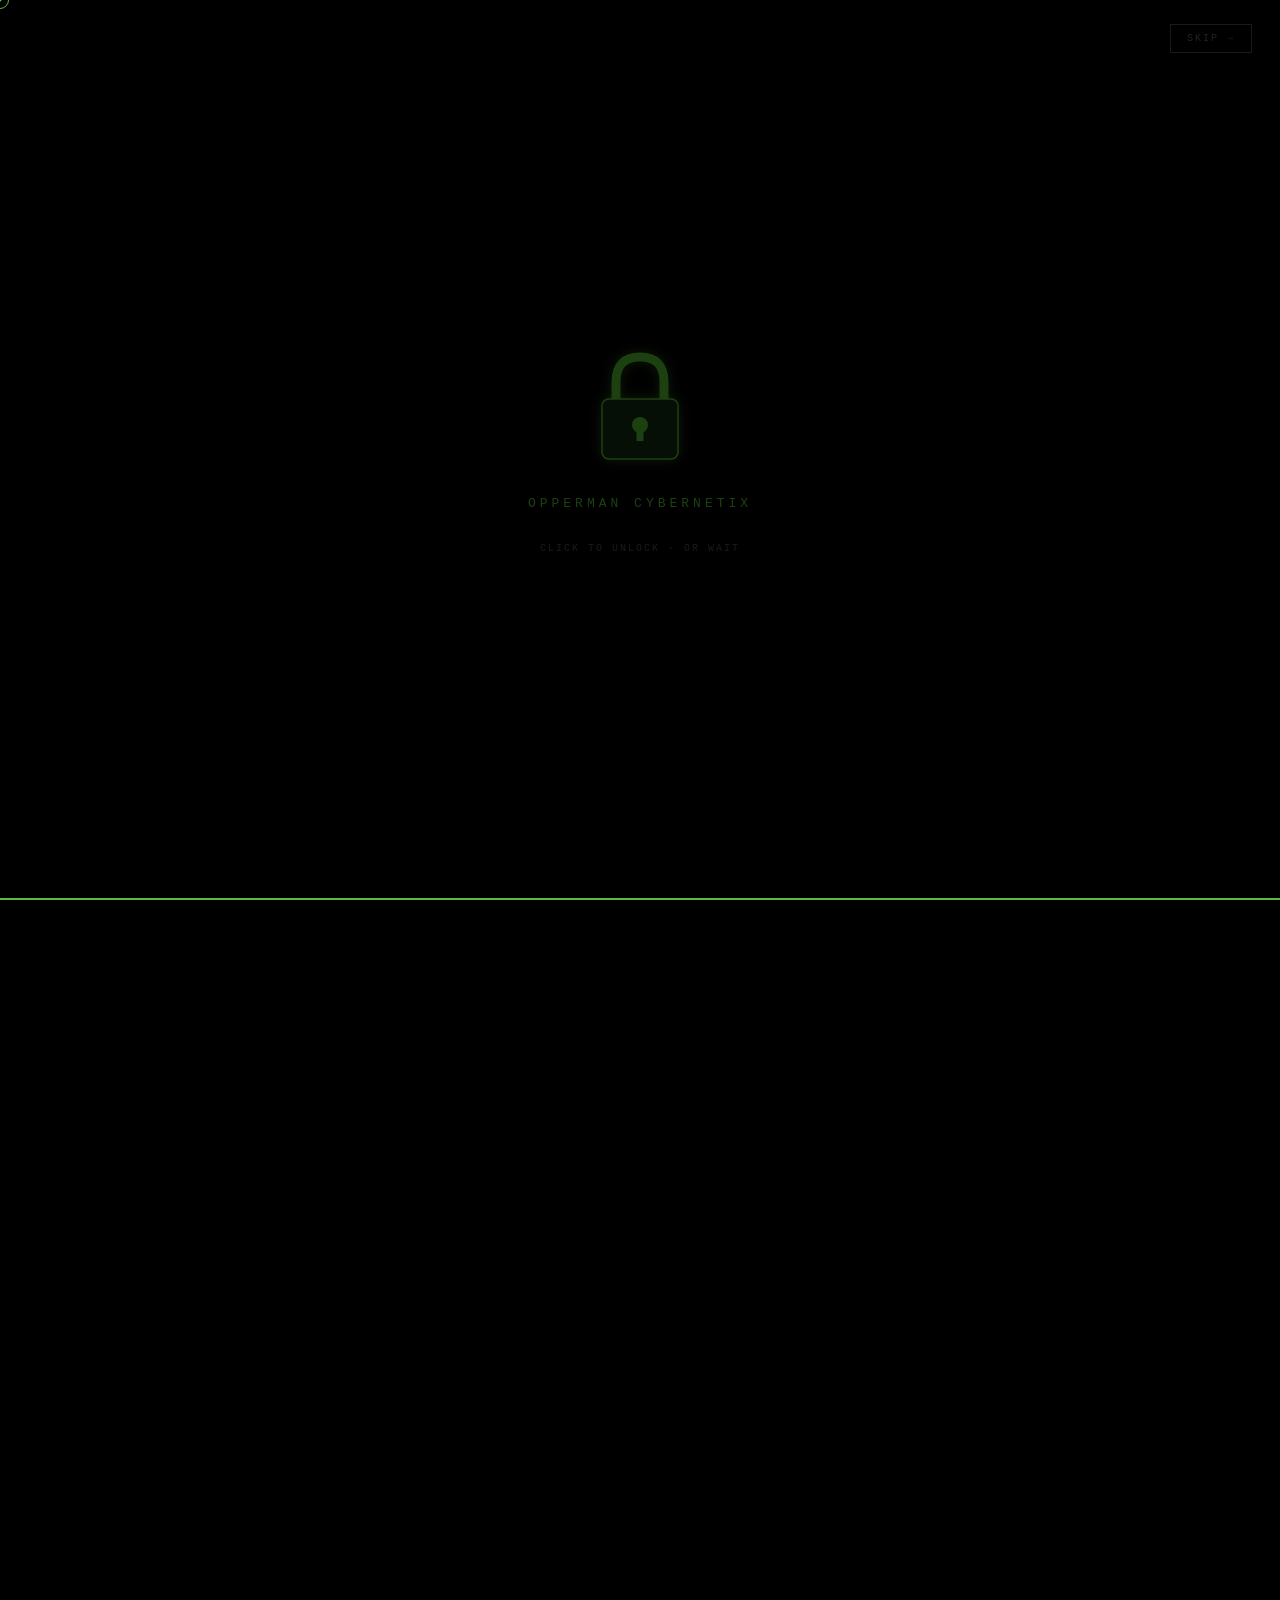
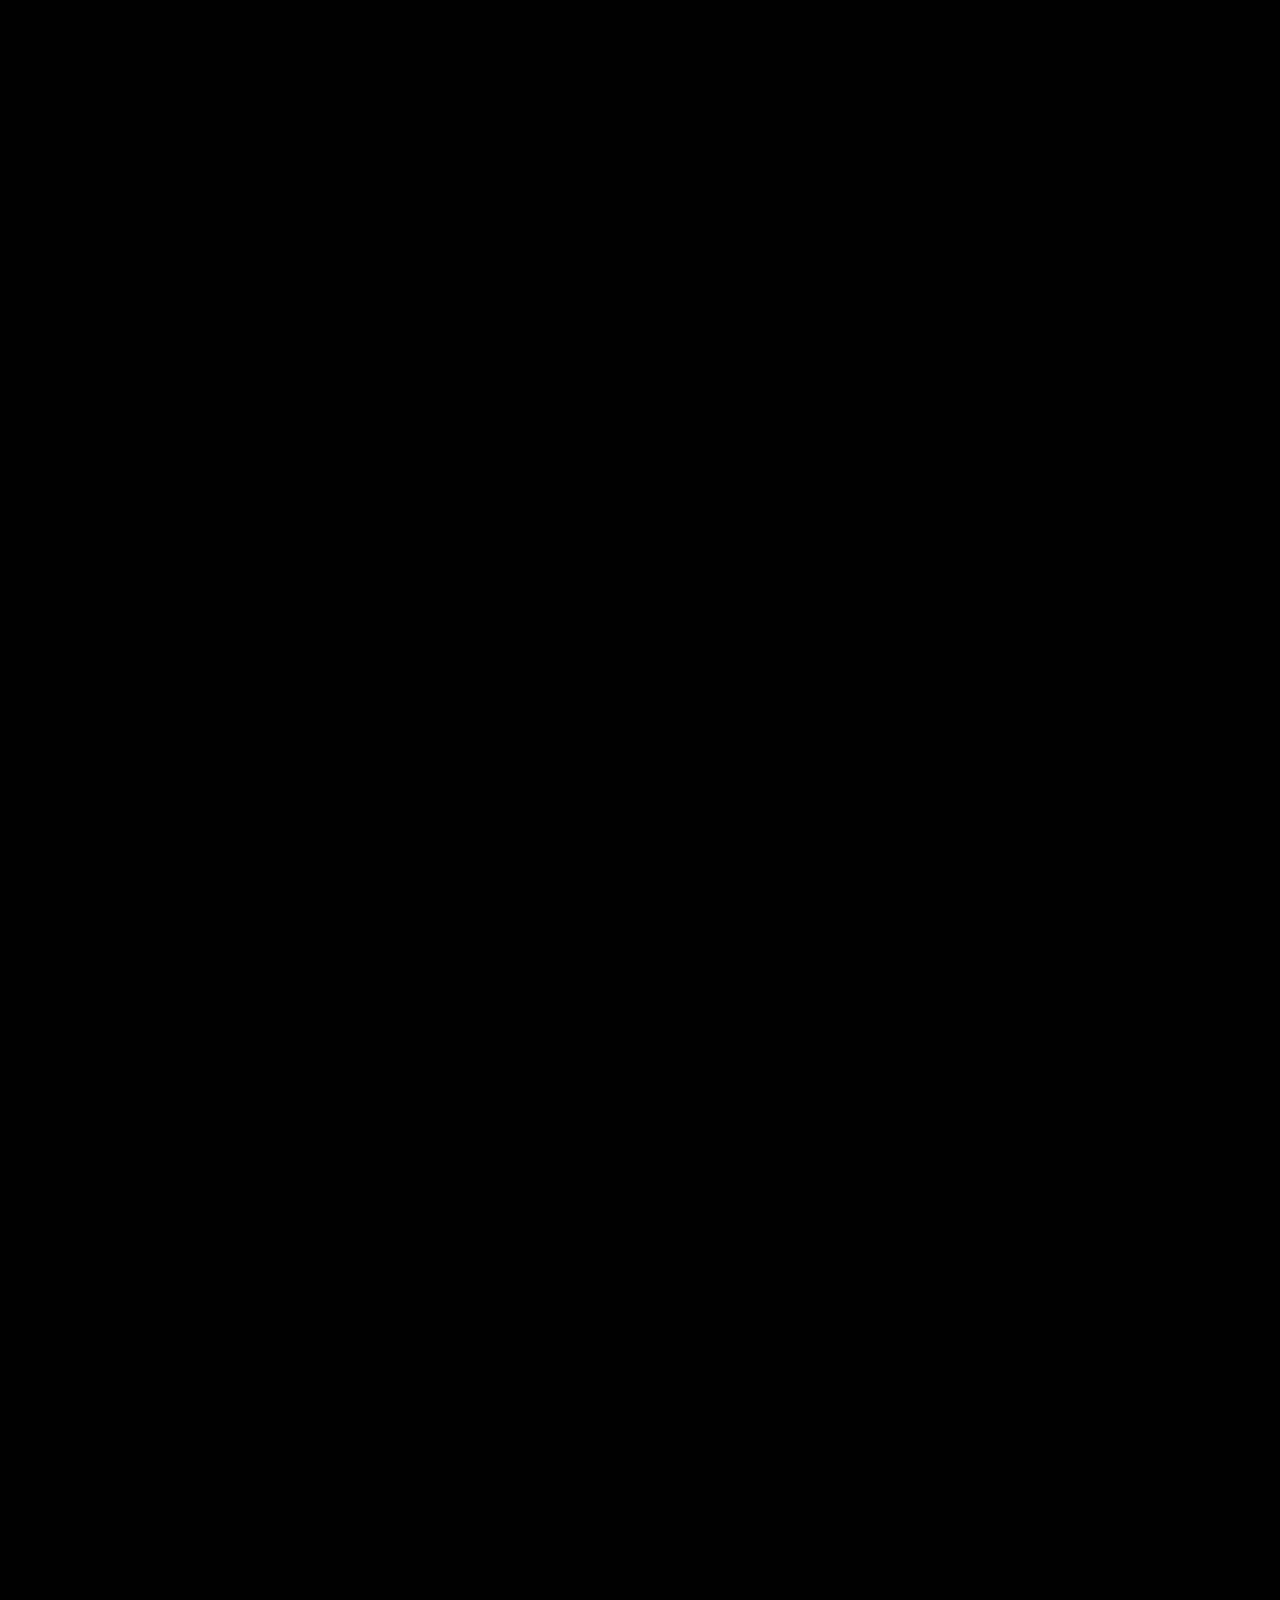
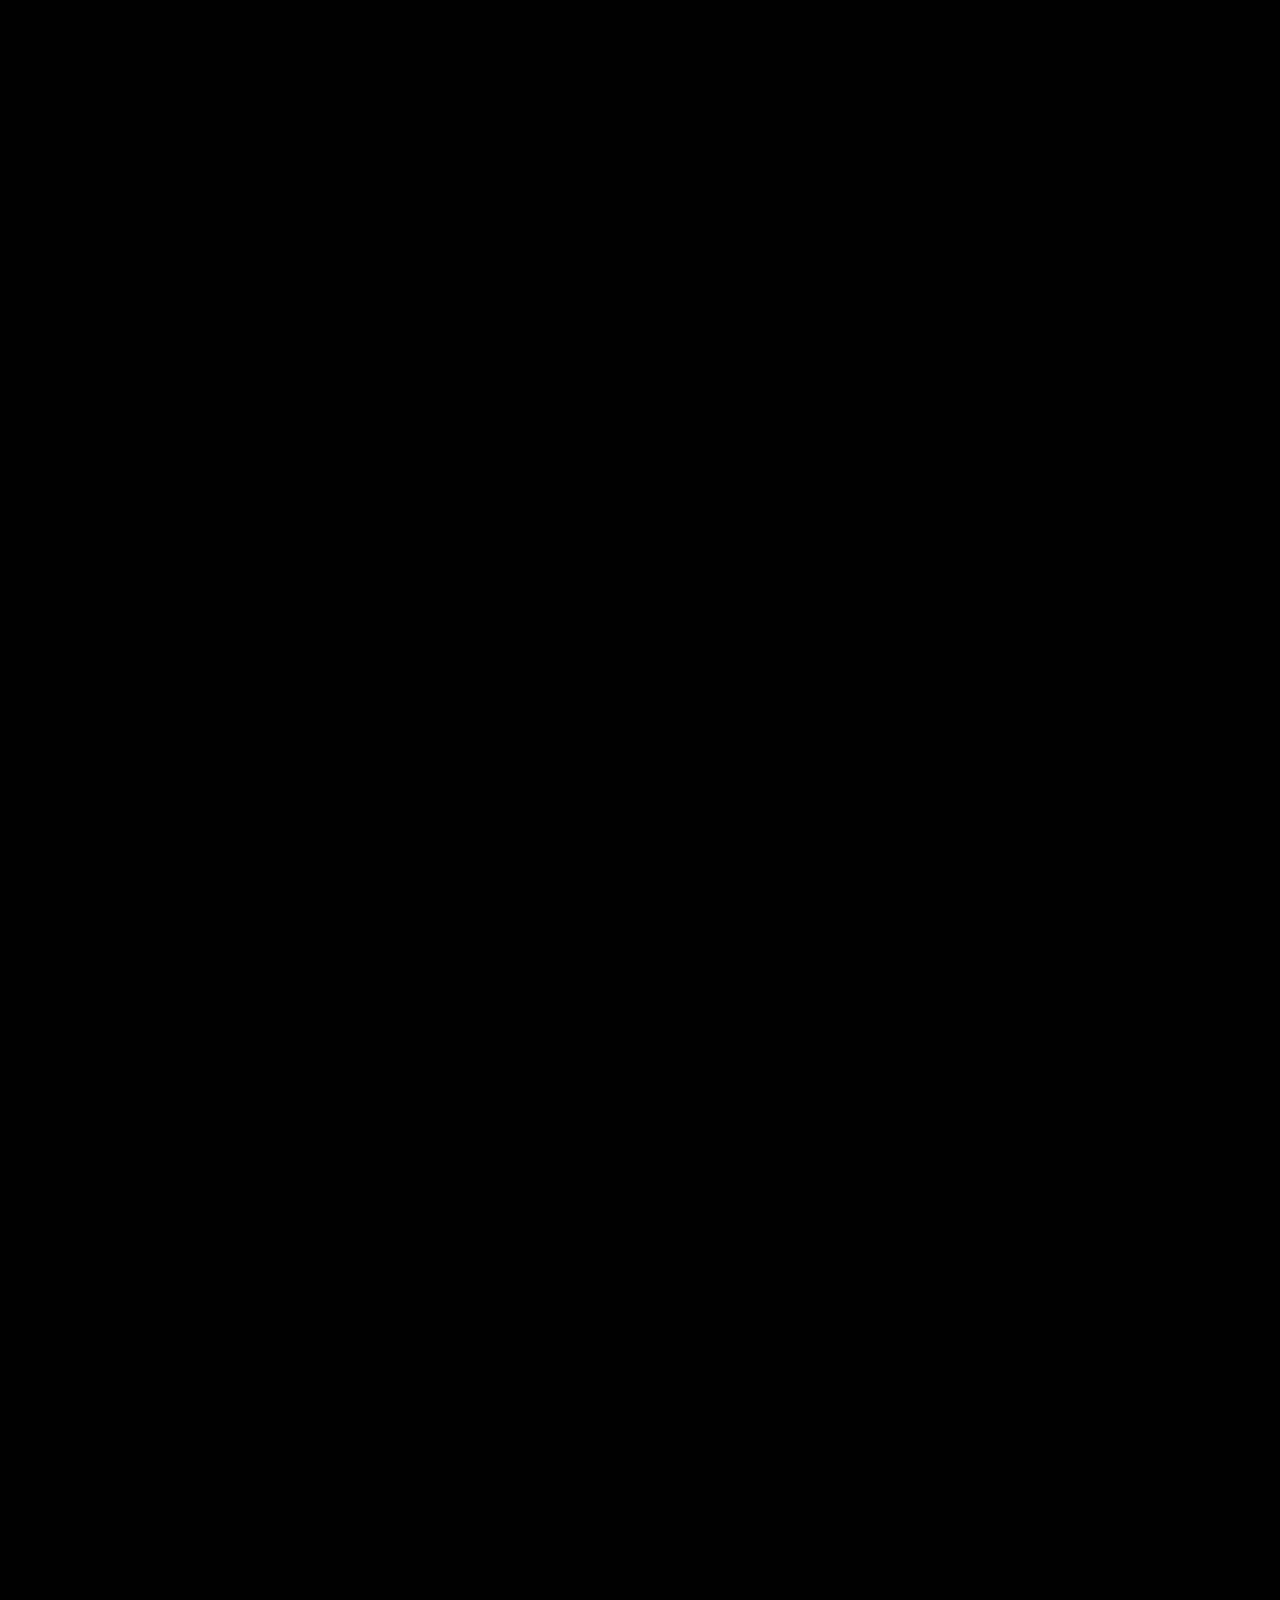
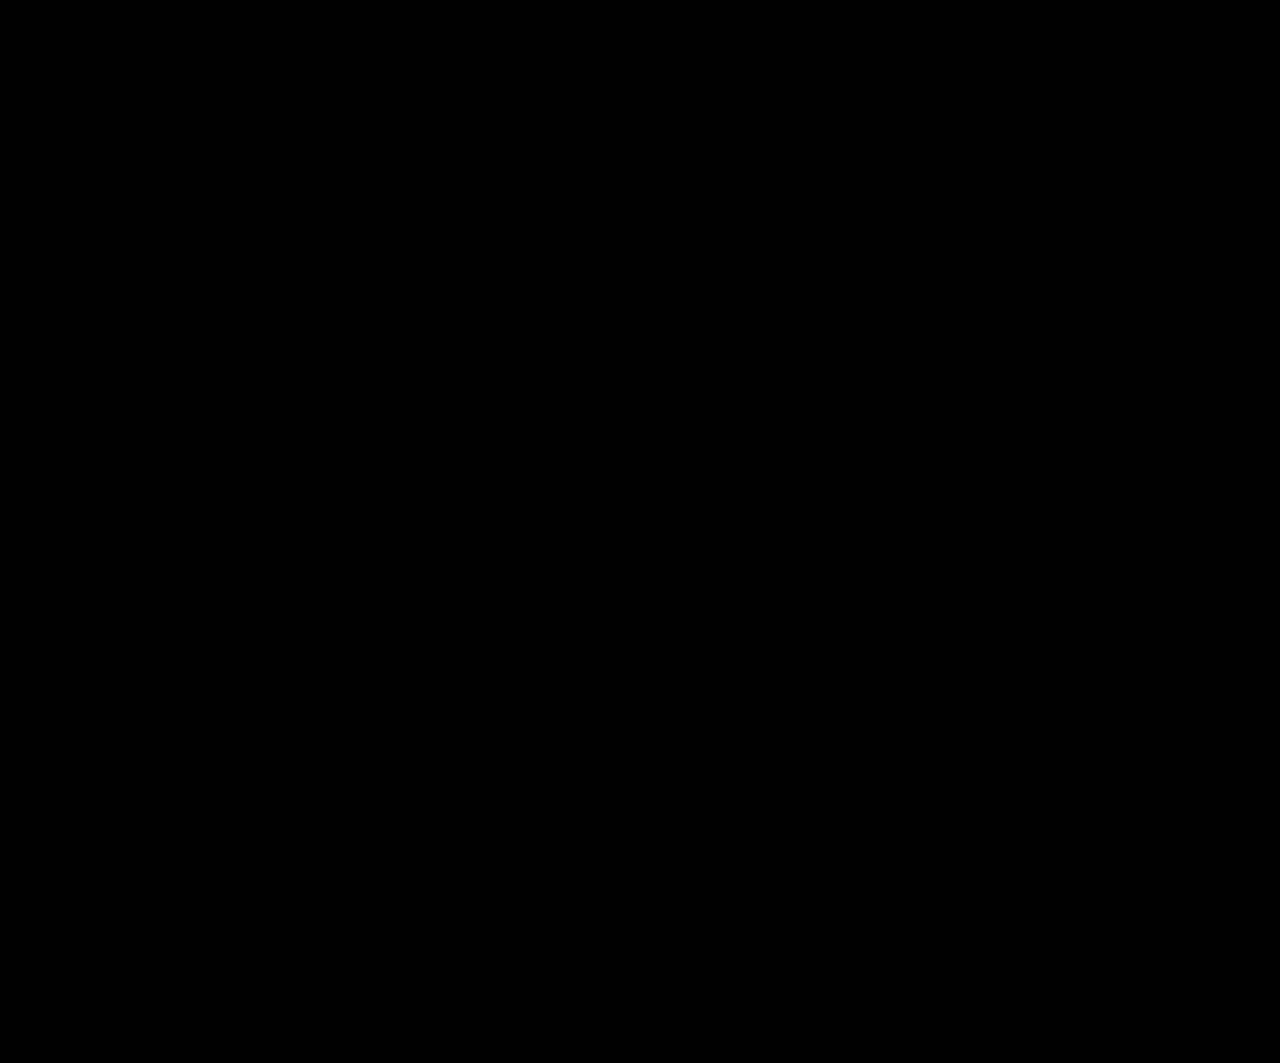
==== commit 50fba79c: "Update index.html" ====
--- a/index.html
+++ b/index.html
@@ -3,646 +3,495 @@
 <head>
 <meta charset="UTF-8">
 <meta name="viewport" content="width=device-width, initial-scale=1.0">
-<title>Opperman Cybernetix — Johan Opperman · Cybersecurity, Automation &amp; AI</title>
-<meta name="description" content="Opperman Cybernetix — Python development, cybersecurity, automation and security hardware. Robertson, Western Cape, South Africa.">
-<link rel="preconnect" href="https://fonts.googleapis.com">
-<link rel="preconnect" href="https://fonts.gstatic.com" crossorigin>
-<link href="https://fonts.googleapis.com/css2?family=Space+Grotesk:wght@400;500;600;700&family=Inter:wght@400;500;600&family=JetBrains+Mono:wght@400;500&display=swap" rel="stylesheet">
+<meta name="description" content="Opperman Cybernetix — Website security audits, Python automation, and Linux server setup. Based in Robertson, Western Cape.">
+<title>Opperman Cybernetix — Secure Solutions</title>
 <style>
-  :root{
-    --bg:#0d1117;--bg-2:#111823;--bg-3:#161e2b;
-    --line:#232d3b;--line-2:#2d3a4c;
-    --ink:#e6edf5;--ink-dim:#9aa8ba;--ink-faint:#5f6b7c;
-    --steel:#5db840;--steel-bright:#7dd15a;
-    --amber:#c0c0c0;--amber-dim:#888888;--ok:#4a9d6f;
-    --maxw:1120px;
-  }
-  *{box-sizing:border-box;margin:0;padding:0}
-  html{scroll-behavior:smooth}
-  body{background:var(--bg);color:var(--ink);font-family:'Inter',system-ui,sans-serif;line-height:1.65;-webkit-font-smoothing:antialiased;overflow-x:hidden}
-  body::before{content:"";position:fixed;inset:0;background-image:linear-gradient(var(--line) 1px,transparent 1px),linear-gradient(90deg,var(--line) 1px,transparent 1px);background-size:64px 64px;opacity:.15;mask-image:radial-gradient(ellipse 90% 60% at 50% 0%,#000 20%,transparent 80%);pointer-events:none;z-index:0}
-  .wrap{max-width:var(--maxw);margin:0 auto;padding:0 28px;position:relative;z-index:2}
-  a{color:inherit;text-decoration:none}
-  header{position:sticky;top:0;z-index:50;backdrop-filter:blur(12px);background:rgba(13,17,23,.72);border-bottom:2px solid var(--steel)}
-  .bar{display:flex;align-items:center;justify-content:space-between;height:68px}
-  .brand{display:flex;align-items:center;gap:12px;font-family:'Space Grotesk';font-weight:700;letter-spacing:.02em}
-  .brand .mark{width:30px;height:30px;border:1.5px solid var(--steel);display:grid;place-items:center;position:relative;color:var(--steel-bright);font-size:13px;font-family:'JetBrains Mono'}
-  .brand .mark::before,.brand .mark::after{content:"";position:absolute;width:6px;height:6px;border:1.5px solid var(--amber)}
-  .brand .mark::before{top:-4px;left:-4px;border-right:none;border-bottom:none}
-  .brand .mark::after{bottom:-4px;right:-4px;border-left:none;border-top:none}
-  .brand b{font-size:17px}
-  .brand span{color:var(--ink-dim);font-weight:400;font-size:12px;font-family:'JetBrains Mono';letter-spacing:.05em}
-  nav.links{display:flex;gap:30px;align-items:center}
-  nav.links a{font-size:14px;color:var(--ink-dim);transition:color .2s;font-weight:500}
-  nav.links a:hover{color:var(--ink)}
-  .nav-cta{border:1px solid var(--line-2);padding:9px 16px;font-size:13px;color:var(--ink);font-weight:500;transition:all .2s}
-  .nav-cta:hover{border-color:var(--steel);background:rgba(93,184,64,.08)}
-  .menu-btn{display:none;background:none;border:1px solid var(--line-2);color:var(--ink);width:40px;height:40px;font-size:18px;cursor:pointer}
-  .hero{padding:104px 0 88px;position:relative;overflow:hidden}
-  .hero-word{display:none}
-  .hero-word span{color:var(--steel-bright);opacity:0;text-shadow:0 0 40px rgba(93,184,64,.35);transition:opacity 1.1s ease}
-  .hero-word.revealed span{opacity:.14}
-  .hero-scan{display:none;position:absolute;left:0;right:0;top:0;height:2px;z-index:1;background:linear-gradient(90deg,transparent,var(--steel-bright),transparent);box-shadow:0 0 26px 6px rgba(93,184,64,.5);opacity:0;pointer-events:none}
-  .hero-scan.run{animation:heroSweep 6.5s cubic-bezier(.45,.05,.3,1) forwards}
-  @keyframes heroSweep{0%{top:-2%;opacity:0}6%{opacity:1}92%{opacity:1}100%{top:102%;opacity:0}}
-  .hero-scanglow{display:none;position:absolute;left:0;right:0;top:0;height:220px;z-index:0;background:linear-gradient(to bottom,rgba(93,184,64,.10),transparent);opacity:0;pointer-events:none}
-  .hero-scanglow.run{animation:heroSweepGlow 6.5s cubic-bezier(.45,.05,.3,1) forwards}
-  @keyframes heroSweepGlow{0%{top:-220px;opacity:0}8%{opacity:1}92%{opacity:1}100%{top:102%;opacity:0}}
-  .hero .wrap{position:relative;z-index:2}
-  .status{display:inline-flex;align-items:center;gap:9px;border:1px solid var(--line-2);background:var(--bg-2);padding:7px 14px;font-family:'JetBrains Mono';font-size:12px;color:var(--ink-dim);letter-spacing:.04em;margin-bottom:30px}
-  .status .dot{width:8px;height:8px;border-radius:50%;background:var(--ok);position:relative}
-  .status .dot::after{content:"";position:absolute;inset:-4px;border-radius:50%;border:1px solid var(--ok);opacity:.5;animation:pulse 2.4s ease-out infinite}
-  @keyframes pulse{0%{transform:scale(.6);opacity:.7}100%{transform:scale(1.9);opacity:0}}
-  .hero h1{font-family:'Space Grotesk';font-weight:700;font-size:clamp(2.5rem,5.6vw,4.3rem);line-height:1.05;letter-spacing:-.02em;max-width:18ch;margin-bottom:26px}
-  .hero h1 .accent{color:var(--steel-bright)}
-  .hero .lead{font-size:clamp(1.05rem,2vw,1.26rem);color:var(--ink-dim);max-width:56ch;margin-bottom:38px}
-  .hero-cta{display:flex;gap:14px;flex-wrap:wrap}
-  .btn{padding:14px 26px;font-weight:600;font-size:15px;transition:all .2s;cursor:pointer;border:1px solid transparent;display:inline-flex;align-items:center;gap:9px}
-  .btn-primary{background:var(--steel);color:#08111c}
-  .btn-primary:hover{background:var(--steel-bright);transform:translateY(-2px)}
-  .btn-ghost{border-color:var(--line-2);color:var(--ink)}
-  .btn-ghost:hover{border-color:var(--steel);background:rgba(93,184,64,.06)}
-  .hero-meta{display:flex;gap:40px;margin-top:64px;padding-top:32px;border-top:1px solid var(--line);flex-wrap:wrap}
-  .hero-meta .k{font-size:12px;color:var(--ink-faint);letter-spacing:.06em;text-transform:uppercase;margin-bottom:6px;font-family:'JetBrains Mono'}
-  .hero-meta .v{font-size:15px;color:var(--ink);font-weight:500}
-  section{padding:88px 0;position:relative}
-  .eyebrow{font-family:'JetBrains Mono';font-size:12px;letter-spacing:.14em;text-transform:uppercase;color:var(--amber);margin-bottom:16px;display:flex;align-items:center;gap:10px}
-  .eyebrow::before{content:"";width:26px;height:1px;background:var(--amber-dim)}
-  h2.title{font-family:'Space Grotesk';font-weight:700;font-size:clamp(1.9rem,3.6vw,2.7rem);letter-spacing:-.015em;margin-bottom:20px;line-height:1.1}
-  .section-lead{color:var(--ink-dim);max-width:58ch;font-size:1.05rem;margin-bottom:52px}
-  .focus{display:grid;grid-template-columns:repeat(4,1fr);gap:1px;background:var(--line);border:1px solid var(--line)}
-  .focus-item{background:var(--bg-2);padding:28px 24px;transition:background .25s}
-  .focus-item:hover{background:var(--bg-3)}
-  .focus-item .fi-ico{color:var(--steel-bright);margin-bottom:16px}
-  .focus-item .fi-ico svg{width:26px;height:26px}
-  .focus-item h3{font-family:'Space Grotesk';font-size:1.08rem;font-weight:600;margin-bottom:8px}
-  .focus-item p{color:var(--ink-dim);font-size:.9rem}
-  .projects{display:grid;grid-template-columns:1fr 1fr;gap:22px}
-  .proj{border:1px solid var(--line);background:var(--bg-2);padding:32px 30px;position:relative;transition:all .25s;overflow:hidden}
-  .proj:hover{border-color:var(--line-2);transform:translateY(-3px)}
-  .proj::after{content:"";position:absolute;top:0;left:0;width:0;height:2px;background:var(--steel);transition:width .4s}
-  .proj:hover::after{width:100%}
-  .proj-top{display:flex;align-items:center;justify-content:space-between;margin-bottom:18px}
-  .proj-tag{font-family:'JetBrains Mono';font-size:11px;letter-spacing:.05em;padding:4px 10px;border:1px solid var(--line-2);color:var(--ink-faint)}
-  .proj-tag.live{color:var(--ok);border-color:var(--ok)}
-  .proj-tag.wip{color:var(--amber);border-color:var(--amber-dim)}
-  .proj .pico{color:var(--steel-bright)}
-  .proj .pico svg{width:24px;height:24px}
-  .proj h3{font-family:'Space Grotesk';font-size:1.32rem;font-weight:600;margin-bottom:10px}
-  .proj p{color:var(--ink-dim);font-size:.97rem;margin-bottom:20px}
-  .proj .stack{display:flex;flex-wrap:wrap;gap:7px}
-  .proj .stack span{font-family:'JetBrains Mono';font-size:11px;color:var(--ink-dim);background:var(--bg);border:1px solid var(--line);padding:4px 9px}
-  .about-grid{display:grid;grid-template-columns:1.1fr .9fr;gap:64px;align-items:start}
-  .about p{color:var(--ink-dim);margin-bottom:20px;font-size:1.05rem}
-  .about p strong{color:var(--ink);font-weight:600}
-  .timeline{border-left:1px solid var(--line-2)}
-  .tl-item{position:relative;padding:0 0 30px 28px}
-  .tl-item::before{content:"";position:absolute;left:-5px;top:6px;width:9px;height:9px;background:var(--bg);border:1.5px solid var(--steel)}
-  .tl-item:last-child{padding-bottom:0}
-  .tl-item.now::before{background:var(--amber);border-color:var(--amber)}
-  .tl-item .yr{font-family:'JetBrains Mono';font-size:12px;color:var(--ink-faint);letter-spacing:.05em;margin-bottom:5px}
-  .tl-item h4{font-size:1.02rem;font-weight:600;margin-bottom:4px}
-  .tl-item p{font-size:.92rem;color:var(--ink-dim);margin:0}
-  .contact-panel{border:1px solid var(--line);background:linear-gradient(160deg,var(--bg-2),var(--bg));padding:56px 48px;position:relative;overflow:hidden}
-  .contact-panel::before{content:"";position:absolute;top:-1px;right:-1px;width:120px;height:120px;border-top:1px solid var(--amber-dim);border-right:1px solid var(--amber-dim);opacity:.4}
-  .contact-grid{display:grid;grid-template-columns:1fr 1fr;gap:14px;margin-top:38px}
-  .contact-item{display:flex;align-items:center;gap:16px;padding:18px 20px;border:1px solid var(--line);background:var(--bg);transition:all .2s}
-  .contact-item:hover{border-color:var(--steel);transform:translateY(-2px)}
-  .contact-item .ico{width:38px;height:38px;border:1px solid var(--line-2);display:grid;place-items:center;color:var(--steel-bright);flex-shrink:0}
-  .contact-item .ico svg{width:18px;height:18px}
-  .contact-item>span:last-child{display:flex;flex-direction:column;min-width:0}
-  .contact-item .lbl{display:block;font-family:'JetBrains Mono';font-size:11px;color:var(--ink-faint);letter-spacing:.05em;text-transform:uppercase;margin-bottom:3px}
-  .contact-item .val{display:block;font-size:.98rem;color:var(--ink);font-weight:500;word-break:break-all}
-  footer{border-top:1px solid var(--line);padding:44px 0;margin-top:20px}
-  .foot{display:flex;justify-content:space-between;align-items:center;flex-wrap:wrap;gap:20px}
-  .foot .brand{font-size:15px}
-  .foot p{font-family:'JetBrains Mono';font-size:12px;color:var(--ink-faint)}
-  .foot-links{display:flex;gap:24px}
-  .foot-links a{font-size:13px;color:var(--ink-dim);transition:color .2s}
-  .foot-links a:hover{color:var(--steel-bright)}
-  .reveal{opacity:0;transform:translateY(24px);transition:opacity .7s ease,transform .7s ease}
-  .reveal.in{opacity:1;transform:none}
-  @keyframes secPulse{
-    0%{box-shadow:inset 0 0 0 0 rgba(125,176,232,0)}
-    18%{box-shadow:inset 0 0 60px 0 rgba(93,184,64,.14)}
-    100%{box-shadow:inset 0 0 0 0 rgba(125,176,232,0)}
-  }
-  .sec-flash{animation:secPulse 1s ease-out}
-  .sec-flash .title,.sec-flash .eyebrow{animation:titleFlash 1s ease-out}
-  @keyframes titleFlash{0%,100%{color:inherit}25%{color:var(--steel-bright)}}
-  .explore{display:grid;grid-template-columns:1fr 1fr;gap:18px}
-  .ex-card{border:1px solid var(--line);background:var(--bg-2);padding:30px 28px;display:block;position:relative;overflow:hidden;transition:all .25s}
-  .ex-card:hover{border-color:var(--steel);transform:translateY(-3px);background:var(--bg-3)}
-  .ex-card::after{content:"";position:absolute;top:0;left:0;width:0;height:2px;background:var(--steel);transition:width .4s}
-  .ex-card:hover::after{width:100%}
-  .ex-card .ex-eyebrow{font-family:'JetBrains Mono';font-size:11px;letter-spacing:.1em;text-transform:uppercase;color:var(--amber);margin-bottom:12px}
-  .ex-card h3{font-family:'Space Grotesk';font-size:1.3rem;font-weight:600;margin-bottom:8px;display:flex;align-items:center;justify-content:space-between;gap:12px}
-  .ex-card h3 .arr{color:var(--steel-bright);transition:transform .25s}
-  .ex-card:hover h3 .arr{transform:translateX(5px)}
-  .ex-card p{color:var(--ink-dim);font-size:.95rem;margin:0}
-  @media(max-width:860px){
-    nav.links{display:none}.menu-btn{display:grid;place-items:center}
-    nav.links.open{display:flex;position:absolute;top:68px;left:0;right:0;flex-direction:column;gap:0;background:rgba(13,17,23,.98);backdrop-filter:blur(14px);border-bottom:1px solid var(--line);padding:14px 0 18px}
-    nav.links.open::before{content:"";position:absolute;inset:0;background-image:linear-gradient(var(--line) 1px,transparent 1px),linear-gradient(90deg,var(--line) 1px,transparent 1px);background-size:32px 32px;opacity:.15;pointer-events:none}
-    nav.links.open a{position:relative;padding:15px 28px;font-size:15px;color:var(--ink-dim);border-left:2px solid transparent}
-    nav.links.open a:active,nav.links.open a:hover{color:var(--steel-bright);border-left-color:var(--steel);background:rgba(93,184,64,.10)}
-    nav.links.open .nav-cta{margin:12px 28px 2px;padding:13px;border:1px solid var(--steel);color:var(--steel-bright);text-align:center}
-    .about-grid{grid-template-columns:1fr;gap:44px}
-    .focus{grid-template-columns:1fr 1fr}
-    .projects{grid-template-columns:1fr}
-    .contact-grid{grid-template-columns:1fr}
-    .contact-panel{padding:38px 26px}.hero-meta{gap:28px}.explore{grid-template-columns:1fr}
-  }
-  @media(max-width:520px){.focus{grid-template-columns:1fr}}
-  @media(prefers-reduced-motion:reduce){
-    *{animation:none!important;transition:none!important}
-    .reveal{opacity:1;transform:none}
-    .hero-scan,.hero-scanglow{display:none}
-    .hero-word span{opacity:.14}
-    nav.links.open a{opacity:1!important;transform:none!important}
-  }
-
-  /* ── Background (matches CV site) ────────────────────────────── */
-  #bgcanvas{position:fixed;inset:0;z-index:1;width:100%;height:100%;pointer-events:none;opacity:1}
-  .bg-grid{position:fixed;inset:0;z-index:0;
-    background-image:linear-gradient(var(--line) 1px,transparent 1px),
-    linear-gradient(90deg,var(--line) 1px,transparent 1px);
-    background-size:58px 58px;opacity:.18;pointer-events:none}
-  .bg-glow{position:fixed;z-index:0;width:55vw;height:55vw;border-radius:50%;
-    filter:blur(80px);opacity:.18;pointer-events:none}
-  .bg-glow.g1{background:radial-gradient(circle,#5db840,transparent 70%);
-    top:-8%;left:-6%;animation:drift1 26s ease-in-out infinite alternate}
-  .bg-glow.g2{background:radial-gradient(circle,#2d7a1f,transparent 70%);
-    bottom:-12%;right:-8%;animation:drift2 32s ease-in-out infinite alternate}
-  @keyframes drift1{0%{transform:translate(0,0)}100%{transform:translate(16vw,10vh)}}
-  @keyframes drift2{0%{transform:translate(0,0)}100%{transform:translate(-14vw,-9vh)}}
-
-  /* ── Hero slide-in animations ─────────────────────────────────── */
-  @keyframes slideUp{
-    from{opacity:0;transform:translateY(32px)}
-    to{opacity:1;transform:none}
-  }
-  @keyframes slideLeft{
-    from{opacity:0;transform:translateX(-28px)}
-    to{opacity:1;transform:none}
-  }
-  .hero .status{
-    animation:slideLeft .7s cubic-bezier(.22,1,.36,1) both;
-    animation-delay:.2s;opacity:0}
-  .hero h1{
-    animation:slideUp .9s cubic-bezier(.22,1,.36,1) both;
-    animation-delay:.5s;opacity:0}
-  .hero .lead{
-    animation:slideUp .8s cubic-bezier(.22,1,.36,1) both;
-    animation-delay:.85s;opacity:0}
-  .hero .hero-cta{
-    animation:slideUp .7s cubic-bezier(.22,1,.36,1) both;
-    animation-delay:1.15s;opacity:0}
-  .hero .hero-meta{
-    animation:slideUp .7s cubic-bezier(.22,1,.36,1) both;
-    animation-delay:1.45s;opacity:0}
-
-  /* ── Card scroll animations ───────────────────────────────────── */
-  .focus-item{opacity:0;transform:translateY(20px);
-    transition:opacity .6s ease,transform .6s ease}
-  .focus-item.in{opacity:1;transform:none}
-  .proj{opacity:0;transform:translateY(24px);
-    transition:opacity .65s ease,transform .65s ease}
-  .proj.in{opacity:1;transform:none}
+*,*::before,*::after{margin:0;padding:0;box-sizing:border-box}
+:root{--green:#5db840;--green-bright:#00ff41;--green-dim:#1c4010;--silver:#c0c0c0;--amber:#ffb020;--black:#000;--black-soft:#070d07;--white:#f0f0f0;--mono:'Courier New',monospace;--sans:'Segoe UI',system-ui,sans-serif}
+html{scroll-behavior:smooth}
+body{background:var(--black);color:var(--silver);font-family:var(--sans);overflow-x:hidden;cursor:none}
+#cur{position:fixed;width:18px;height:18px;border:1.5px solid var(--green);border-radius:50%;pointer-events:none;z-index:99999;transform:translate(-50%,-50%);transition:transform 0.15s,border-color 0.2s,width 0.2s,height 0.2s;mix-blend-mode:screen}
+#cur-dot{position:fixed;width:3px;height:3px;background:var(--green-bright);border-radius:50%;pointer-events:none;z-index:99999;transform:translate(-50%,-50%)}
+#intro{position:fixed;inset:0;background:var(--black);z-index:9999;display:flex;flex-direction:column;align-items:center;justify-content:center;gap:32px}
+#lock-wrap{cursor:pointer;position:relative}
+#lock-glow{position:absolute;inset:-30px;background:radial-gradient(circle,rgba(93,184,64,0.1),transparent 70%);border-radius:50%;opacity:0;transition:opacity 0.3s;pointer-events:none}
+#lock-wrap:hover #lock-glow{opacity:1}
+#lock-svg{display:block;filter:drop-shadow(0 0 6px rgba(93,184,64,0.15));transition:filter 0.3s}
+#lock-wrap:hover #lock-svg{filter:drop-shadow(0 0 18px rgba(93,184,64,0.45))}
+#lock-shackle{transition:all 0.5s cubic-bezier(0.23,1,0.32,1);transform-origin:50% 90%}
+.lock-open #lock-shackle{transform:rotate(-48deg) translateX(-7px) translateY(-5px)}
+.lock-open #lock-body-r{stroke:#5db840}
+#lock-label{font-family:var(--mono);font-size:13px;letter-spacing:4px;color:var(--green-dim);text-align:center}
+#lock-sub{font-family:var(--mono);font-size:10px;letter-spacing:2px;color:#1a1a1a;text-align:center;animation:breathe 2.5s ease-in-out infinite}
+@keyframes breathe{0%,100%{opacity:0.3}50%{opacity:0.9}}
+#skip-btn{position:fixed;top:24px;right:28px;font-family:var(--mono);font-size:10px;letter-spacing:2px;color:#222;border:1px solid #1a1a1a;padding:8px 16px;cursor:pointer;background:none;transition:all 0.2s;z-index:10000}
+#skip-btn:hover{color:var(--green-dim);border-color:var(--green-dim)}
+#intro-bar{position:fixed;bottom:0;left:0;height:2px;background:var(--green);z-index:10001;width:0;transition:width 3s linear}
+#scan-line{position:fixed;top:0;left:0;right:0;height:2px;background:linear-gradient(90deg,transparent,var(--green),transparent);z-index:10000;display:none;box-shadow:0 0 12px var(--green)}
+#bg-canvas{position:fixed;inset:0;z-index:0;pointer-events:none}
+#main{position:relative;z-index:1;opacity:0;transition:opacity 0.6s}
+#main.visible{opacity:1}
+nav{position:fixed;top:0;left:0;right:0;padding:0 48px;height:64px;display:flex;align-items:center;justify-content:space-between;z-index:100;background:rgba(0,0,0,0.9);border-bottom:1px solid rgba(93,184,64,0.08);backdrop-filter:blur(8px)}
+.nav-brand{display:flex;align-items:center;gap:12px;text-decoration:none}
+.nav-mark{width:34px;height:34px;border:1.5px solid var(--green);border-radius:5px;display:flex;align-items:center;justify-content:center;font-family:var(--mono);font-size:11px;font-weight:900;color:var(--green);letter-spacing:1px}
+.nav-name{font-family:var(--mono);font-size:12px;font-weight:700;color:var(--white);letter-spacing:2px}
+.nav-links{display:flex;gap:28px;list-style:none}
+.nav-links a{font-family:var(--mono);font-size:10px;letter-spacing:2px;color:var(--green-dim);text-decoration:none;text-transform:uppercase;transition:color 0.2s;position:relative}
+.nav-links a::after{content:'';position:absolute;bottom:-4px;left:0;right:0;height:1px;background:var(--green);transform:scaleX(0);transition:transform 0.25s}
+.nav-links a:hover{color:var(--green)}.nav-links a:hover::after{transform:scaleX(1)}
+.nav-cta{padding:8px 20px;background:var(--green)!important;color:var(--black)!important;border-radius:3px;font-weight:700}
+.nav-cta::after{display:none!important}.nav-cta:hover{transform:translateY(-1px);box-shadow:0 4px 18px rgba(93,184,64,0.35)!important}
+#hero{min-height:100vh;display:flex;flex-direction:column;align-items:center;justify-content:center;text-align:center;padding:100px 48px 80px;position:relative}
+.hero-badge{display:inline-flex;align-items:center;gap:8px;padding:6px 16px;border:1px solid var(--green-dim);border-radius:100px;font-family:var(--mono);font-size:10px;letter-spacing:2px;color:var(--green-dim);margin-bottom:32px;opacity:0;animation:fadeUp 0.5s 0.1s forwards}
+.badge-dot{width:6px;height:6px;background:var(--green);border-radius:50%;animation:breathe 2s ease-in-out infinite}
+.hero-h1{font-family:var(--mono);font-size:clamp(36px,6vw,76px);font-weight:900;line-height:1.05;color:var(--white);margin-bottom:20px;opacity:0;animation:fadeUp 0.5s 0.2s forwards;letter-spacing:-1px}
+.hero-h1 span{color:var(--green)}
+.hero-sub{font-size:clamp(14px,2vw,18px);color:#666;line-height:1.65;max-width:540px;margin-bottom:16px;opacity:0;animation:fadeUp 0.5s 0.3s forwards}
+#hero-tagline{font-family:var(--mono);font-size:12px;letter-spacing:3px;color:var(--green-dim);margin-bottom:48px;opacity:0;animation:fadeUp 0.5s 0.4s forwards;min-height:20px}
+.hero-ctas{display:flex;gap:14px;flex-wrap:wrap;justify-content:center;opacity:0;animation:fadeUp 0.5s 0.5s forwards}
+.btn-p{padding:14px 32px;background:var(--green);color:var(--black);font-family:var(--mono);font-size:11px;font-weight:700;letter-spacing:2px;text-decoration:none;text-transform:uppercase;border-radius:4px;transition:all 0.2s}
+.btn-p:hover{transform:translateY(-2px);box-shadow:0 8px 28px rgba(93,184,64,0.4)}
+.btn-s{padding:14px 32px;border:1px solid rgba(93,184,64,0.25);color:var(--green);font-family:var(--mono);font-size:11px;font-weight:700;letter-spacing:2px;text-decoration:none;text-transform:uppercase;border-radius:4px;transition:all 0.2s}
+.btn-s:hover{border-color:var(--green);background:rgba(93,184,64,0.04);transform:translateY(-2px)}
+.scroll-ind{position:absolute;bottom:36px;left:50%;transform:translateX(-50%);display:flex;flex-direction:column;align-items:center;gap:8px;opacity:0;animation:fadeUp 0.5s 1s forwards}
+.scroll-ind span{font-family:var(--mono);font-size:9px;letter-spacing:3px;color:var(--green-dim)}
+.scroll-line{width:1px;height:44px;background:linear-gradient(to bottom,var(--green),transparent);animation:scrollA 1.5s ease-in-out infinite}
+@keyframes scrollA{0%{transform:scaleY(0);transform-origin:top}50%{transform:scaleY(1);transform-origin:top}51%{transform:scaleY(1);transform-origin:bottom}100%{transform:scaleY(0);transform-origin:bottom}}
+.sec{padding:100px 48px;max-width:1160px;margin:0 auto}
+.sec-label{font-family:var(--mono);font-size:10px;letter-spacing:4px;color:var(--green);text-transform:uppercase;margin-bottom:14px}
+.sec-title{font-size:clamp(26px,4vw,44px);font-weight:700;color:var(--white);line-height:1.1;margin-bottom:48px}
+.sec-div{width:48px;height:2px;background:var(--green);margin-bottom:48px}
+#services{background:rgba(7,13,7,0.4);padding:100px 0}
+.svc-inner{max-width:1160px;margin:0 auto;padding:0 48px}
+.svc-grid{display:grid;grid-template-columns:repeat(auto-fit,minmax(250px,1fr));gap:1px;background:rgba(93,184,64,0.05)}
+.svc-card{background:var(--black);padding:48px 32px;position:relative;overflow:hidden;transition:background 0.3s;opacity:0;transform:translateY(-70px) rotate(-3deg)}
+.svc-card.drop{animation:cardDrop 0.65s cubic-bezier(0.34,1.38,0.64,1) forwards}
+@keyframes cardDrop{0%{opacity:0;transform:translateY(-80px) rotate(-4deg)}65%{opacity:1;transform:translateY(5px) rotate(0.4deg)}82%{transform:translateY(-2px) rotate(0)}100%{opacity:1;transform:translateY(0) rotate(0)}}
+.svc-card::before{content:'';position:absolute;top:0;left:0;right:0;height:2px;background:linear-gradient(90deg,transparent,var(--green),transparent);transform:scaleX(0);transition:transform 0.4s}
+.svc-card:hover{background:var(--black-soft)}.svc-card:hover::before{transform:scaleX(1)}
+.corner{position:absolute;width:12px;height:12px;opacity:0;transition:opacity 0.25s}
+.svc-card:hover .corner{opacity:1}
+.c-tl{top:10px;left:10px;border-top:1px solid var(--green);border-left:1px solid var(--green)}
+.c-tr{top:10px;right:10px;border-top:1px solid var(--green);border-right:1px solid var(--green)}
+.c-bl{bottom:10px;left:10px;border-bottom:1px solid var(--green);border-left:1px solid var(--green)}
+.c-br{bottom:10px;right:10px;border-bottom:1px solid var(--green);border-right:1px solid var(--green)}
+.svc-num{font-family:var(--mono);font-size:10px;letter-spacing:2px;color:var(--green-dim);margin-bottom:18px}
+.svc-icon{width:38px;height:38px;color:var(--green);margin-bottom:18px}
+.svc-title{font-size:17px;font-weight:700;color:var(--white);margin-bottom:12px}
+.svc-desc{font-size:13px;line-height:1.75;color:#555}
+.svc-tags{display:flex;flex-wrap:wrap;gap:6px;margin-top:18px}
+.tag{font-family:var(--mono);font-size:9px;letter-spacing:1px;padding:3px 8px;border:1px solid #1a1a1a;color:#333;border-radius:2px;text-transform:uppercase}
+.why-grid{display:grid;grid-template-columns:repeat(3,1fr);gap:28px;margin-top:48px}
+.why-item{padding:28px 22px;border:1px solid rgba(93,184,64,0.06);border-radius:4px;transition:border-color 0.3s}
+.why-item:hover{border-color:rgba(93,184,64,0.2)}
+.why-icon{font-size:26px;margin-bottom:14px}
+.why-title{font-size:15px;font-weight:700;color:var(--white);margin-bottom:8px}
+.why-desc{font-size:13px;line-height:1.7;color:#555}
+#stats-bar{border-top:1px solid rgba(93,184,64,0.06);border-bottom:1px solid rgba(93,184,64,0.06);padding:64px 48px}
+.stats-inner{max-width:1160px;margin:0 auto;display:grid;grid-template-columns:repeat(4,1fr);gap:48px;text-align:center}
+.stat-num{font-family:var(--mono);font-size:clamp(32px,4vw,56px);font-weight:900;color:var(--green);line-height:1;margin-bottom:8px}
+.stat-label{font-family:var(--mono);font-size:9px;letter-spacing:3px;color:var(--green-dim);text-transform:uppercase}
+#about{display:grid;grid-template-columns:1fr 1fr;gap:80px;align-items:start;max-width:1160px;margin:0 auto;padding:100px 48px}
+.about-text p{font-size:14px;line-height:1.85;color:#666;margin-bottom:14px}
+.about-text p strong{color:var(--silver)}
+.sk-grid{display:grid;grid-template-columns:1fr 1fr;gap:18px;margin-top:36px}
+.sk-h{display:flex;justify-content:space-between;margin-bottom:6px}
+.sk-n{font-family:var(--mono);font-size:11px;color:var(--silver)}
+.sk-p{font-family:var(--mono);font-size:11px;color:var(--green)}
+.sk-bar{height:2px;background:#111;border-radius:1px;overflow:hidden}
+.sk-fill{height:100%;background:linear-gradient(90deg,var(--green-dim),var(--green));width:0;transition:width 1.2s cubic-bezier(0.23,1,0.32,1)}
+.term-win{background:var(--black-soft);border:1px solid rgba(93,184,64,0.12);border-radius:6px;overflow:hidden;position:sticky;top:80px}
+.term-bar{padding:10px 14px;background:#080808;border-bottom:1px solid rgba(93,184,64,0.08);display:flex;align-items:center;gap:6px}
+.tdot{width:9px;height:9px;border-radius:50%}.td-r{background:#e53935}.td-y{background:#ffb020}.td-g{background:var(--green)}
+.term-title{font-family:var(--mono);font-size:10px;color:var(--green-dim);margin-left:8px;letter-spacing:1px}
+.term-body{padding:20px 20px 24px;font-family:var(--mono);font-size:12px;line-height:1.9}
+.t-pr{color:var(--green)}.t-cm{color:var(--silver)}.t-ou{color:#444}.t-gr{color:var(--green)}
+.t-cur{display:inline-block;width:7px;height:12px;background:var(--green-bright);animation:blink 0.8s step-end infinite;vertical-align:middle}
+@keyframes blink{50%{opacity:0}}
+#contact{text-align:center;max-width:1160px;margin:0 auto;padding:100px 48px}
+.cc-grid{display:grid;grid-template-columns:repeat(3,1fr);gap:16px;max-width:580px;margin:48px auto 0}
+.cc{padding:26px 18px;border:1px solid rgba(93,184,64,0.06);background:var(--black-soft);text-decoration:none;transition:all 0.3s;display:flex;flex-direction:column;align-items:center;gap:10px;border-radius:4px}
+.cc:hover{border-color:rgba(93,184,64,0.3);transform:translateY(-4px);box-shadow:0 12px 36px rgba(93,184,64,0.07)}
+.cc svg{color:var(--green)}.cc-l{font-family:var(--mono);font-size:9px;letter-spacing:2px;color:var(--green-dim);text-transform:uppercase}.cc-v{font-family:var(--mono);font-size:11px;color:var(--silver)}
+footer{border-top:1px solid rgba(93,184,64,0.06);padding:32px 48px;display:flex;align-items:center;justify-content:space-between;font-family:var(--mono);font-size:10px;color:var(--green-dim);letter-spacing:1px}
+@keyframes fadeUp{from{opacity:0;transform:translateY(16px)}to{opacity:1;transform:translateY(0)}}
+.reveal{opacity:0;transform:translateY(20px);transition:opacity 0.5s,transform 0.5s}.reveal.shown{opacity:1;transform:translateY(0)}
+@media(max-width:900px){nav{padding:0 20px}.nav-links{display:none}.sec{padding:70px 20px}#services{padding:70px 0}.svc-inner{padding:0 20px}#about{grid-template-columns:1fr;padding:70px 20px}.term-win{position:static}.stats-inner{grid-template-columns:1fr 1fr}.why-grid{grid-template-columns:1fr}.cc-grid{grid-template-columns:1fr;max-width:280px}#contact{padding:70px 20px}footer{flex-direction:column;gap:10px;text-align:center;padding:28px 20px}#hero{padding:80px 20px 60px}}
+@media(prefers-reduced-motion:reduce){*,*::before,*::after{animation-duration:0.01ms!important;transition-duration:0.01ms!important}}
+
+/* Process */
+.process-grid{display:grid;grid-template-columns:repeat(3,1fr);gap:0;margin-top:48px;position:relative}
+.process-grid::before{content:'';position:absolute;top:28px;left:calc(16.67% + 16px);right:calc(16.67% + 16px);height:1px;background:linear-gradient(90deg,var(--green-dim),transparent)}
+.process-step{padding:0 32px 0 0;position:relative}
+.step-num{font-family:var(--mono);font-size:32px;font-weight:900;color:var(--green);line-height:1;margin-bottom:20px;opacity:0.6}
+.step-line{width:32px;height:2px;background:var(--green);margin-bottom:20px}
+.step-title{font-size:16px;font-weight:700;color:var(--white);margin-bottom:10px}
+.step-desc{font-size:13px;line-height:1.75;color:#555}
+
+/* Pricing */
+.price-inner{max-width:1160px;margin:0 auto;padding:0 48px}
+.price-grid{display:grid;grid-template-columns:repeat(4,1fr);gap:1px;background:rgba(93,184,64,0.05)}
+.price-card{background:var(--black);padding:40px 28px;position:relative;transition:background 0.3s}
+.price-card:hover{background:var(--black-soft)}
+.price-badge{position:absolute;top:0;left:28px;font-family:var(--mono);font-size:9px;letter-spacing:2px;color:var(--black);background:var(--green);padding:4px 10px;text-transform:uppercase;border-radius:0 0 4px 4px}
+.price-service{font-family:var(--mono);font-size:10px;letter-spacing:2px;color:var(--green-dim);text-transform:uppercase;margin-bottom:20px;margin-top:8px}
+.price-amount{font-family:var(--mono);font-size:38px;font-weight:900;color:var(--white);line-height:1;margin-bottom:4px}
+.price-period{font-family:var(--mono);font-size:10px;letter-spacing:1px;color:#333;margin-bottom:28px}
+.price-features{list-style:none;margin-bottom:28px}
+.price-features li{font-size:13px;color:#555;padding:6px 0;border-bottom:1px solid #0a0a0a;display:flex;align-items:center;gap:8px}
+.price-features li::before{content:'✓';color:var(--green);font-family:var(--mono);font-size:11px;flex-shrink:0}
+.price-btn{display:block;text-align:center;padding:12px;border:1px solid rgba(93,184,64,0.25);color:var(--green);font-family:var(--mono);font-size:11px;font-weight:700;letter-spacing:2px;text-decoration:none;text-transform:uppercase;border-radius:3px;transition:all 0.2s}
+.price-btn:hover{background:var(--green);color:var(--black);border-color:var(--green)}
+
+/* Testimonials */
+.testi-grid{display:grid;grid-template-columns:repeat(3,1fr);gap:20px;margin-top:48px}
+.testi-card{padding:36px 28px;border:1px solid rgba(93,184,64,0.06);background:var(--black-soft);border-radius:4px;transition:border-color 0.3s;position:relative}
+.testi-card:hover{border-color:rgba(93,184,64,0.2)}
+.testi-quote{font-size:48px;line-height:0.8;color:var(--green-dim);font-family:Georgia,serif;margin-bottom:16px;display:block;opacity:0.4}
+.testi-text{font-size:14px;line-height:1.75;color:#666;margin-bottom:24px;font-style:italic}
+.testi-author{display:flex;align-items:center;gap:12px}
+.testi-avatar{width:36px;height:36px;background:var(--green-dim);border-radius:50%;display:flex;align-items:center;justify-content:center;font-family:var(--mono);font-size:11px;font-weight:700;color:var(--green);flex-shrink:0}
+.testi-name{font-size:13px;color:var(--silver);font-weight:600}
+.testi-role{font-family:var(--mono);font-size:10px;letter-spacing:1px;color:#333;margin-top:2px}
+
+@media(max-width:900px){
+  .process-grid{grid-template-columns:1fr;gap:32px}
+  .process-grid::before{display:none}
+  .price-grid{grid-template-columns:1fr}
+  .testi-grid{grid-template-columns:1fr}
+  .price-inner{padding:0 20px}
+}
 </style>
 </head>
 <body>
-<div class="bg-grid"></div>
-<div class="bg-glow g1"></div>
-<div class="bg-glow g2"></div>
-<canvas id="bgcanvas"></canvas>
-<header>
-  <div class="wrap bar">
-    <div class="brand">
-      <div class="mark">OC</div>
-      <div><b>Opperman Cybernetix</b><br><span>JOHAN OPPERMAN</span></div>
-    </div>
-    <nav class="links">
-      <a href="#services">Services</a>
-      <a href="#focus">Focus</a>
-      <a href="#building">Building</a>
-      <a href="#journey">Journey</a>
-      <a href="https://cv.opperman.dev">CV</a>
-      <a href="https://blog.opperman.dev">Blog</a>
-      <a href="#contact" class="nav-cta">Get in touch</a>
-    </nav>
-    <button class="menu-btn" aria-label="Menu" aria-expanded="false" onclick="toggleMenu(this)">&#8801;</button>
+<div id="cur"></div><div id="cur-dot"></div>
+<div id="intro">
+  <div id="lock-wrap" onclick="unlockSite()">
+    <div id="lock-glow"></div>
+    <svg id="lock-svg" width="100" height="118" viewBox="0 0 100 118">
+      <path id="lock-shackle" d="M26 58 L26 36 Q26 11 50 11 Q74 11 74 36 L74 58" fill="none" stroke="#1c4010" stroke-width="9" stroke-linecap="round"/>
+      <rect id="lock-body-r" x="12" y="53" width="76" height="60" rx="7" fill="#050f05" stroke="#1c4010" stroke-width="1.5"/>
+      <circle cx="50" cy="79" r="8" fill="#1c4010"/>
+      <path d="M46.5 79 L46.5 95 L53.5 95 L53.5 79" fill="#1c4010"/>
+    </svg>
   </div>
-</header>
-<main>
-  <section class="hero">
-    <div class="hero-word" id="heroWord"><span>C</span><span>Y</span><span>B</span><span>E</span><span>R</span></div>
-    <div class="hero-scanglow" id="heroScanGlow"></div>
-    <div class="hero-scan" id="heroScan"></div>
-    <div class="wrap">
-      <div class="status reveal"><span class="dot"></span> STATUS: LEARNING &middot; BUILDING &middot; SHIPPING</div>
-      <h1 class="reveal">Building toward <span class="accent">cybersecurity</span>, automation &amp; AI.</h1>
-      <p class="lead reveal">I'm Johan Opperman &mdash; building Python tools, cybersecurity solutions, and automation systems under Opperman Cybernetix, from Robertson, Western Cape.</p>
-      <div class="hero-cta reveal">
-        <a href="#building" class="btn btn-primary">See what I'm building &rarr;</a>
-        <a href="#contact" class="btn btn-ghost">Get in touch</a>
-      </div>
-      <div class="hero-meta reveal">
-        <div><div class="k">Based in</div><div class="v">Western Cape, South Africa</div></div>
-        <div><div class="k">Focus</div><div class="v">Cyber &middot; Automation &middot; AI</div></div>
-        <div><div class="k">Currently</div><div class="v">Learning by building</div></div>
-      </div>
-    </div>
-  </section>
-
-
-  <section id="services" style="padding:80px 0;background:var(--bg-2);border-top:1px solid var(--line);border-bottom:1px solid var(--line)">
-    <div class="wrap">
-      <div class="eyebrow reveal">What I offer</div>
-      <h2 class="title reveal">Services &amp; <span style="color:var(--steel-bright)">Tools</span></h2>
-      <p class="section-lead reveal">Real services backed by real tools I built myself. Based in Robertson, Western Cape — serving clients across South Africa.</p>
-      <div style="display:grid;grid-template-columns:repeat(auto-fill,minmax(300px,1fr));gap:20px">
-
-        <div class="reveal" style="border:1px solid var(--line);background:var(--bg);padding:28px;border-top:3px solid var(--steel-bright)">
-          <div style="font-size:28px;margin-bottom:14px">🔍</div>
-          <h3 style="font-family:'Space Grotesk';font-size:1.15rem;font-weight:700;margin-bottom:10px">Website Security Audit</h3>
-          <p style="color:var(--ink-dim);font-size:.93rem;line-height:1.6;margin-bottom:16px">I scan your website using my own custom-built security scanner — checking SSL certificates, security headers, known vulnerabilities, open ports, and misconfigurations. You get a professional branded PDF report with a full list of findings and how to fix them.</p>
-          <div style="display:flex;flex-wrap:wrap;gap:6px;margin-bottom:18px">
-            <span style="font-family:'JetBrains Mono';font-size:11px;background:var(--bg-2);border:1px solid var(--line);padding:3px 8px;color:var(--ink-dim)">SSL Check</span>
-            <span style="font-family:'JetBrains Mono';font-size:11px;background:var(--bg-2);border:1px solid var(--line);padding:3px 8px;color:var(--ink-dim)">Security Headers</span>
-            <span style="font-family:'JetBrains Mono';font-size:11px;background:var(--bg-2);border:1px solid var(--line);padding:3px 8px;color:var(--ink-dim)">PDF Report</span>
-            <span style="font-family:'JetBrains Mono';font-size:11px;background:var(--bg-2);border:1px solid var(--line);padding:3px 8px;color:var(--ink-dim)">Remediation Guide</span>
-          </div>
-          <a href="https://wa.me/27799231887?text=Hi%20Johan%2C%20I%20need%20a%20website%20security%20audit%20for%20my%20site." target="_blank" style="display:inline-block;background:var(--steel-bright);color:#08111c;padding:10px 20px;font-weight:700;font-size:14px">Request a scan &rarr;</a>
-        </div>
-
-        <div class="reveal" style="border:1px solid var(--line);background:var(--bg);padding:28px;border-top:3px solid var(--steel-bright)">
-          <div style="font-size:28px;margin-bottom:14px">🐍</div>
-          <h3 style="font-family:'Space Grotesk';font-size:1.15rem;font-weight:700;margin-bottom:10px">Python Automation &amp; Scripting</h3>
-          <p style="color:var(--ink-dim);font-size:.93rem;line-height:1.6;margin-bottom:16px">Custom Python scripts and tools that automate repetitive tasks, process data, generate reports, or connect your systems together. If you have a task you're doing manually every day, I can probably automate it.</p>
-          <div style="display:flex;flex-wrap:wrap;gap:6px;margin-bottom:18px">
-            <span style="font-family:'JetBrains Mono';font-size:11px;background:var(--bg-2);border:1px solid var(--line);padding:3px 8px;color:var(--ink-dim)">Automation</span>
-            <span style="font-family:'JetBrains Mono';font-size:11px;background:var(--bg-2);border:1px solid var(--line);padding:3px 8px;color:var(--ink-dim)">Custom Scripts</span>
-            <span style="font-family:'JetBrains Mono';font-size:11px;background:var(--bg-2);border:1px solid var(--line);padding:3px 8px;color:var(--ink-dim)">Dashboards</span>
-            <span style="font-family:'JetBrains Mono';font-size:11px;background:var(--bg-2);border:1px solid var(--line);padding:3px 8px;color:var(--ink-dim)">Reports</span>
-          </div>
-          <a href="https://wa.me/27799231887?text=Hi%20Johan%2C%20I%20need%20help%20with%20Python%20automation." target="_blank" style="display:inline-block;background:var(--steel-bright);color:#08111c;padding:10px 20px;font-weight:700;font-size:14px">Get in touch &rarr;</a>
-        </div>
-
-
-        <div class="reveal" style="border:1px solid var(--line);background:var(--bg);padding:28px;border-top:3px solid var(--steel-bright)">
-          <div style="font-size:28px;margin-bottom:14px">🌐</div>
-          <h3 style="font-family:'Space Grotesk';font-size:1.15rem;font-weight:700;margin-bottom:10px">Website Design &amp; Development</h3>
-          <p style="color:var(--ink-dim);font-size:.93rem;line-height:1.6;margin-bottom:16px">Clean, fast, professional websites built from scratch. No page builders or templates — custom-coded to match your brand. Mobile friendly, fast loading, and built to actually convert visitors into customers.</p>
-          <div style="display:flex;flex-wrap:wrap;gap:6px;margin-bottom:18px">
-            <span style="font-family:'JetBrains Mono';font-size:11px;background:var(--bg-2);border:1px solid var(--line);padding:3px 8px;color:var(--ink-dim)">Custom Design</span>
-            <span style="font-family:'JetBrains Mono';font-size:11px;background:var(--bg-2);border:1px solid var(--line);padding:3px 8px;color:var(--ink-dim)">Mobile Friendly</span>
-            <span style="font-family:'JetBrains Mono';font-size:11px;background:var(--bg-2);border:1px solid var(--line);padding:3px 8px;color:var(--ink-dim)">Fast Loading</span>
-            <span style="font-family:'JetBrains Mono';font-size:11px;background:var(--bg-2);border:1px solid var(--line);padding:3px 8px;color:var(--ink-dim)">Your Brand</span>
-          </div>
-          <a href="https://wa.me/27799231887?text=Hi%20Johan%2C%20I%20need%20a%20website%20built%20for%20my%20business." target="_blank" style="display:inline-block;background:var(--steel-bright);color:#08111c;padding:10px 20px;font-weight:700;font-size:14px">Get a quote &rarr;</a>
-        </div>
-
-        <div class="reveal" style="border:1px solid var(--line);background:var(--bg);padding:28px;border-top:3px solid var(--amber)">
-          <div style="font-size:28px;margin-bottom:14px">⚙️</div>
-          <h3 style="font-family:'Space Grotesk';font-size:1.15rem;font-weight:700;margin-bottom:10px">Linux &amp; Server Setup</h3>
-          <p style="color:var(--ink-dim);font-size:.93rem;line-height:1.6;margin-bottom:16px">Server configuration, Docker deployment, self-hosted services, network setup, and ongoing maintenance. If you need a system built and kept running, I can help.</p>
-          <div style="display:flex;flex-wrap:wrap;gap:6px;margin-bottom:18px">
-            <span style="font-family:'JetBrains Mono';font-size:11px;background:var(--bg-2);border:1px solid var(--line);padding:3px 8px;color:var(--ink-dim)">Ubuntu</span>
-            <span style="font-family:'JetBrains Mono';font-size:11px;background:var(--bg-2);border:1px solid var(--line);padding:3px 8px;color:var(--ink-dim)">Docker</span>
-            <span style="font-family:'JetBrains Mono';font-size:11px;background:var(--bg-2);border:1px solid var(--line);padding:3px 8px;color:var(--ink-dim)">Self-hosting</span>
-            <span style="font-family:'JetBrains Mono';font-size:11px;background:var(--bg-2);border:1px solid var(--line);padding:3px 8px;color:var(--ink-dim)">Networking</span>
-          </div>
-          <a href="https://wa.me/27799231887?text=Hi%20Johan%2C%20I%20need%20help%20with%20Linux%20and%20server%20setup." target="_blank" style="display:inline-block;border:1px solid var(--line-2);color:var(--ink);padding:10px 20px;font-weight:600;font-size:14px">Get in touch &rarr;</a>
-        </div>
-
-      </div>
-
-      <div class="reveal" style="margin-top:40px;border:1px solid var(--line);background:var(--bg-2);padding:28px;display:flex;align-items:center;justify-content:space-between;flex-wrap:wrap;gap:20px">
-        <div>
-          <div style="font-family:'Space Grotesk';font-size:1.1rem;font-weight:700;margin-bottom:6px">Not sure what you need?</div>
-          <div style="color:var(--ink-dim);font-size:.93rem">Send me a message and we'll figure it out together. No jargon, no pushy sales — just a straight conversation about what you need.</div>
-        </div>
-        <div style="display:flex;gap:12px;flex-wrap:wrap">
-          <a href="https://wa.me/27799231887" target="_blank" style="background:var(--steel-bright);color:#08111c;padding:12px 22px;font-weight:700;font-size:14px;white-space:nowrap">WhatsApp me &rarr;</a>
-          <a href="mailto:johanopperman100@gmail.com" style="border:1px solid var(--line-2);color:var(--ink);padding:12px 22px;font-weight:600;font-size:14px;white-space:nowrap">Send an email</a>
-        </div>
-      </div>
-
-    </div>
-  </section>
-
-  <section id="focus">
-    <div class="wrap">
-      <div class="eyebrow reveal">Where I'm headed</div>
-      <h2 class="title reveal">Four things I'm going deep on.</h2>
-      <p class="section-lead reveal">Not a service menu &mdash; a direction. These are the areas I'm actively building skill in, one real project at a time.</p>
-      <div class="focus reveal">
-        <div class="focus-item">
-          <div class="fi-ico"><svg viewBox="0 0 24 24" fill="none" stroke="currentColor" stroke-width="1.6"><path d="M12 2 4 6v6c0 5 3.5 8 8 10 4.5-2 8-5 8-10V6z"/><path d="m9 12 2 2 4-4"/></svg></div>
-          <h3>Cybersecurity</h3>
-          <p>Offensive security and hardening &mdash; learning through labs, CTFs and structured study.</p>
-        </div>
-        <div class="focus-item">
-          <div class="fi-ico"><svg viewBox="0 0 24 24" fill="none" stroke="currentColor" stroke-width="1.6"><path d="M4 17V7a2 2 0 0 1 2-2h12a2 2 0 0 1 2 2v10"/><path d="m8 9 3 3-3 3M13 15h3"/></svg></div>
-          <h3>Python &amp; Scripting</h3>
-          <p>Writing tools that solve real problems &mdash; automation, utilities and small apps.</p>
-        </div>
-        <div class="focus-item">
-          <div class="fi-ico"><svg viewBox="0 0 24 24" fill="none" stroke="currentColor" stroke-width="1.6"><path d="M12 3v3M12 18v3M3 12h3M18 12h3M6 6l2 2M16 16l2 2M18 6l-2 2M8 16l-2 2"/><circle cx="12" cy="12" r="3"/></svg></div>
-          <h3>Automation &amp; AI</h3>
-          <p>Home automation and practical AI &mdash; including my own self-built assistant.</p>
-        </div>
-        <div class="focus-item">
-          <div class="fi-ico"><svg viewBox="0 0 24 24" fill="none" stroke="currentColor" stroke-width="1.6"><rect x="3" y="4" width="18" height="16" rx="1"/><path d="M3 9h18M7 6h.01M10 6h.01"/></svg></div>
-          <h3>Web &amp; Web Security</h3>
-          <p>Building sites and learning to secure them &mdash; from front-end to the vulnerabilities behind it.</p>
-        </div>
-      </div>
-    </div>
-  </section>
-
-  <section id="building">
-    <div class="wrap">
-      <div class="eyebrow reveal">What I'm building</div>
-      <h2 class="title reveal">Real projects, not just tutorials.</h2>
-      <p class="section-lead reveal">I learn by building things that actually run. Here's a selection &mdash; described by what they do and what I learned, kept light on the internals for good reason.</p>
-      <div class="projects">
-        <div class="proj reveal">
-          <div class="proj-top">
-            <span class="pico"><svg viewBox="0 0 24 24" fill="none" stroke="currentColor" stroke-width="1.6"><rect x="5" y="7" width="14" height="12" rx="2"/><path d="M12 7V4M9 13h.01M15 13h.01M9 16h6"/><path d="M2 12h3M19 12h3"/></svg></span>
-            <span class="proj-tag live">&#9679; Running</span>
-          </div>
-          <h3>Remi &mdash; self-built AI assistant</h3>
-          <p>My own AI assistant that helps with day-to-day work and runs my projects &mdash; with persistent memory, an encrypted password vault, and safe, permissioned control over my systems. A hands-on lesson in AI integration and secure design.</p>
-          <div class="stack"><span>Python</span><span>LLM APIs</span><span>Encryption</span><span>Linux</span></div>
-        </div>
-        <div class="proj reveal">
-          <div class="proj-top">
-            <span class="pico"><svg viewBox="0 0 24 24" fill="none" stroke="currentColor" stroke-width="1.6"><rect x="3" y="4" width="18" height="5" rx="1"/><rect x="3" y="15" width="18" height="5" rx="1"/><path d="M7 6.5h.01M7 17.5h.01"/></svg></span>
-            <span class="proj-tag live">&#9679; Running</span>
-          </div>
-          <h3>Home lab &amp; network security</h3>
-          <p>A self-hosted home lab I designed, secured and monitor &mdash; private networking, segmented services, uptime monitoring and automated backups. Where I practice the infrastructure and defensive side of security.</p>
-          <div class="stack"><span>Docker</span><span>Linux</span><span>Networking</span><span>Self-hosting</span></div>
-        </div>
-        <div class="proj reveal">
-          <div class="proj-top">
-            <span class="pico"><svg viewBox="0 0 24 24" fill="none" stroke="currentColor" stroke-width="1.6"><path d="m8 9-3 3 3 3M16 9l3 3-3 3M13 6l-2 12"/></svg></span>
-            <span class="proj-tag live">&#9679; Shipped</span>
-          </div>
-          <h3>Python tools &amp; automation</h3>
-          <p>Practical scripts and small apps that solve actual problems &mdash; from an inventory system to portable diagnostic and field tools. Building the habit of turning a repetitive task into a tool.</p>
-          <div class="stack"><span>Python</span><span>SQLite</span><span>Flask</span><span>Automation</span></div>
-        </div>
-        <div class="proj reveal">
-          <div class="proj-top">
-            <span class="pico"><svg viewBox="0 0 24 24" fill="none" stroke="currentColor" stroke-width="1.6"><circle cx="12" cy="12" r="9"/><path d="M3 12h18M12 3a15 15 0 0 1 0 18M12 3a15 15 0 0 0 0 18"/></svg></span>
-            <span class="proj-tag wip">&#9680; In progress</span>
-          </div>
-          <h3>Web &amp; web security</h3>
-          <p>This site is part of it &mdash; designing and building on the web, then learning to break and secure it. Working through application-security fundamentals hands-on, the way real vulnerabilities are found.</p>
-          <div class="stack"><span>HTML/CSS</span><span>JavaScript</span><span>AppSec</span><span>Git</span></div>
-        </div>
-      </div>
-    </div>
-  </section>
-
-  <section id="journey">
-    <div class="wrap">
-      <div class="about-grid">
-        <div class="about reveal">
-          <div class="eyebrow">The story</div>
-          <h2 class="title">Honest about where I am.</h2>
-          <p>I work in the security trade &mdash; gate automation and electrical systems &mdash; and I'm good at the hands-on, get-it-working side of the job. But I'm building toward something broader and my own.</p>
-          <p><strong>Opperman Cybernetix</strong> is that direction &mdash; cybersecurity, Python development, and automation. I'm not going to tell you I'm something I'm not yet. I'm early in this, learning fast, and I show the work rather than the credentials.</p>
-          <p>Everything here is real and self-built. The plan is simple: keep shipping projects, earn the certifications, and grow Opperman Cybernetix into a full independent security practice.</p>
-        </div>
-        <div class="reveal">
-          <div class="eyebrow">The path</div>
-          <div class="timeline">
-            <div class="tl-item">
-              <div class="yr">FOUNDATION</div>
-              <h4>Hands-on trade &amp; systems</h4>
-              <p>Practical work across security installs, electrical and automated systems.</p>
-            </div>
-            <div class="tl-item now">
-              <div class="yr">NOW &mdash; IN PROGRESS</div>
-              <h4>Cyber, code &amp; AI</h4>
-              <p>Building projects in Python, automation and AI; studying offensive security toward recognised certifications.</p>
-            </div>
-            <div class="tl-item">
-              <div class="yr">THE GOAL</div>
-              <h4>Opperman Cybernetix — fully independent</h4>
-              <p>Turning the skills and the portfolio into an independent security &amp; tech practice.</p>
-            </div>
-          </div>
-        </div>
-      </div>
-    </div>
-  </section>
-
-  <section id="explore">
-    <div class="wrap">
-      <div class="eyebrow reveal">Explore more</div>
-      <h2 class="title reveal">Keep looking around.</h2>
-      <p class="section-lead reveal">The full story lives across a few places &mdash; my CV, and the blog where I write it all up.</p>
-      <div class="explore">
-        <a class="ex-card reveal" href="https://cv.opperman.dev">
-          <div class="ex-eyebrow">CV &middot; cv.opperman.dev</div>
-          <h3>See my CV <span class="arr">&rarr;</span></h3>
-          <p>Skills, projects and the certifications I&rsquo;m working toward &mdash; the professional summary.</p>
-        </a>
-        <a class="ex-card reveal" href="https://blog.opperman.dev">
-          <div class="ex-eyebrow">Blog &middot; blog.opperman.dev</div>
-          <h3>Read the write-ups <span class="arr">&rarr;</span></h3>
-          <p>How I build and secure things, and what I&rsquo;m learning along the way.</p>
-        </a>
-      </div>
-    </div>
+  <div id="lock-label">OPPERMAN CYBERNETIX</div>
+  <div id="lock-sub">CLICK TO UNLOCK · OR WAIT</div>
+</div>
+<button id="skip-btn" onclick="unlockSite()">SKIP →</button>
+<div id="intro-bar"></div>
+<div id="scan-line"></div>
+<canvas id="bg-canvas"></canvas>
+<div id="main">
+  <nav>
+    <a href="#" class="nav-brand">
+      <div class="nav-mark">OC</div>
+      <span class="nav-name">OPPERMAN CYBERNETIX</span>
+    </a>
+    <ul class="nav-links">
+      <li><a href="#services">Services</a></li>
+      <li><a href="#about">About</a></li>
+      <li><a href="#process">Process</a></li><li><a href="#pricing">Pricing</a></li><li><a href="https://blog.opperman.dev" target="_blank">Blog</a></li>
+      <li><a href="https://cv.opperman.dev" target="_blank">CV</a></li>
+      <li><a href="game.html" style="color:var(--amber)!important">▶ Play</a></li>
+      <li><a href="#contact" class="nav-cta">Contact Me</a></li>
+    </ul>
+  </nav>
+  <section id="hero">
+    <div class="hero-badge"><div class="badge-dot"></div>Robertson, Western Cape · South Africa</div>
+    <h1 class="hero-h1">I protect your<br>business <span>online.</span></h1>
+    <p class="hero-sub">Website security audits, Python automation, and Linux server setup — for businesses that can't afford to get hacked.</p>
+    <p id="hero-tagline"></p>
+    <div class="hero-ctas">
+      <a href="#services" class="btn-p">See What I Do</a>
+      <a href="#contact" class="btn-s">Get in Touch</a>
+    </div>
+    <div class="scroll-ind"><span>Scroll</span><div class="scroll-line"></div></div>
+  </section>
+  <div id="services">
+    <div class="svc-inner">
+      <p class="sec-label reveal">Services</p>
+      <h2 class="sec-title reveal">What I can do for your business</h2>
+      <div class="svc-grid">
+        <div class="svc-card" data-delay="0"><div class="corner c-tl"></div><div class="corner c-tr"></div><div class="corner c-bl"></div><div class="corner c-br"></div><p class="svc-num">01 /</p><svg class="svc-icon" viewBox="0 0 40 40" fill="none" stroke="currentColor" stroke-width="1.5"><rect x="4" y="4" width="32" height="32" rx="3"/><path d="M12 20l5 5 11-10" stroke-linecap="round" stroke-linejoin="round"/></svg><h3 class="svc-title">Website Security Audits</h3><p class="svc-desc">I scan your website for vulnerabilities — SQL injection, cross-site scripting, authentication weaknesses — and give you a clear report with exactly what to fix.</p><div class="svc-tags"><span class="tag">Vulnerability Scan</span><span class="tag">PDF Report</span><span class="tag">Fix Guidance</span></div></div>
+        <div class="svc-card" data-delay="160"><div class="corner c-tl"></div><div class="corner c-tr"></div><div class="corner c-bl"></div><div class="corner c-br"></div><p class="svc-num">02 /</p><svg class="svc-icon" viewBox="0 0 40 40" fill="none" stroke="currentColor" stroke-width="1.5"><rect x="6" y="6" width="28" height="20" rx="2"/><path d="M12 34h16M20 26v8" stroke-linecap="round"/><path d="M12 16l4 4-4 4M22 24h8" stroke-linecap="round"/></svg><h3 class="svc-title">Python Automation</h3><p class="svc-desc">Custom scripts that automate repetitive tasks eating your time. Data processing, report generation, notifications, integrations — if it's manual, it can be automated.</p><div class="svc-tags"><span class="tag">Custom Scripts</span><span class="tag">Integrations</span><span class="tag">Bots</span></div></div>
+        <div class="svc-card" data-delay="320"><div class="corner c-tl"></div><div class="corner c-tr"></div><div class="corner c-bl"></div><div class="corner c-br"></div><p class="svc-num">03 /</p><svg class="svc-icon" viewBox="0 0 40 40" fill="none" stroke="currentColor" stroke-width="1.5"><rect x="3" y="8" width="34" height="22" rx="2"/><path d="M13 30v4M27 30v4M8 34h24" stroke-linecap="round"/><circle cx="20" cy="19" r="6"/></svg><h3 class="svc-title">Website Development</h3><p class="svc-desc">Fast, professional websites built with security from the start. Clean code, mobile-friendly, and designed to represent your business properly online.</p><div class="svc-tags"><span class="tag">HTML/CSS/JS</span><span class="tag">Flask</span><span class="tag">Mobile-Ready</span></div></div>
+        <div class="svc-card" data-delay="480"><div class="corner c-tl"></div><div class="corner c-tr"></div><div class="corner c-bl"></div><div class="corner c-br"></div><p class="svc-num">04 /</p><svg class="svc-icon" viewBox="0 0 40 40" fill="none" stroke="currentColor" stroke-width="1.5"><rect x="4" y="4" width="32" height="32" rx="3"/><path d="M12 18h16M12 24h10" stroke-linecap="round"/><path d="M26 22l6 6-6 6" stroke-linecap="round" stroke-linejoin="round"/></svg><h3 class="svc-title">Linux & Server Setup</h3><p class="svc-desc">Properly configured and hardened Linux servers. Firewall, Fail2ban, SSH security, automated backups, and monitoring — so your server doesn't become a liability.</p><div class="svc-tags"><span class="tag">Ubuntu</span><span class="tag">Fedora</span><span class="tag">Hardening</span></div></div>
+      </div>
+    </div>
+  </div>
+  <section class="sec">
+    <p class="sec-label reveal">Why Opperman Cybernetix</p>
+    <h2 class="sec-title reveal">Security that actually makes sense</h2>
+    <div class="why-grid">
+      <div class="why-item reveal"><div class="why-icon">🔍</div><h3 class="why-title">Plain language reports</h3><p class="why-desc">No jargon. You get a clear PDF showing what was found, how serious it is, and exactly what to do about it.</p></div>
+      <div class="why-item reveal"><div class="why-icon">⚡</div><h3 class="why-title">Built for small business</h3><p class="why-desc">Enterprise-level security practices at prices that make sense for South African businesses that aren't corporates.</p></div>
+      <div class="why-item reveal"><div class="why-icon">🛠️</div><h3 class="why-title">I use these tools myself</h3><p class="why-desc">Every tool I recommend, every practice I suggest — I run it myself. My systems score 75/100 on independent security audits.</p></div>
+    </div>
+  </section>
+  <div id="stats-bar">
+    <div class="stats-inner">
+      <div><div class="stat-num" data-target="100" data-suffix="%">0</div><div class="stat-label">Client Confidentiality</div></div>
+      <div><div class="stat-num" data-target="4">0</div><div class="stat-label">Core Services</div></div>
+      <div><div class="stat-num" data-target="48" data-suffix="h">0</div><div class="stat-label">Audit Turnaround</div></div>
+      <div><div class="stat-num" data-target="24" data-suffix="/7">0</div><div class="stat-label">Monitoring</div></div>
+    </div>
+  </div>
+  <section id="about">
+    <div class="about-text">
+      <p class="sec-label">About</p>
+      <h2 class="sec-title" style="margin-bottom:24px">Johan Opperman</h2>
+      <div class="sec-div"></div>
+      <p>Based in Robertson, Western Cape, I founded <strong>Opperman Cybernetix</strong> to bring serious security to businesses that can't afford a full-time IT department.</p>
+      <p>My background is practical — wildlife guiding, agriculture, facilities management, heavy machinery. Industries where <strong>systems either work or they don't</strong>. That mindset carries into cybersecurity.</p>
+      <p>I'm actively building my skills and working towards my eJPT certification. <strong>Everything I build, I use myself first.</strong></p>
+      <div class="sk-grid">
+        <div><div class="sk-h"><span class="sk-n">Python</span><span class="sk-p">85%</span></div><div class="sk-bar"><div class="sk-fill" data-width="85"></div></div></div>
+        <div><div class="sk-h"><span class="sk-n">Web Security</span><span class="sk-p">80%</span></div><div class="sk-bar"><div class="sk-fill" data-width="80"></div></div></div>
+        <div><div class="sk-h"><span class="sk-n">Linux Admin</span><span class="sk-p">82%</span></div><div class="sk-bar"><div class="sk-fill" data-width="82"></div></div></div>
+        <div><div class="sk-h"><span class="sk-n">Network Security</span><span class="sk-p">75%</span></div><div class="sk-bar"><div class="sk-fill" data-width="75"></div></div></div>
+        <div><div class="sk-h"><span class="sk-n">Web Development</span><span class="sk-p">78%</span></div><div class="sk-bar"><div class="sk-fill" data-width="78"></div></div></div>
+        <div><div class="sk-h"><span class="sk-n">Automation</span><span class="sk-p">88%</span></div><div class="sk-bar"><div class="sk-fill" data-width="88"></div></div></div>
+      </div>
+    </div>
+    <div class="term-win">
+      <div class="term-bar"><div class="tdot td-r"></div><div class="tdot td-y"></div><div class="tdot td-g"></div><span class="term-title">oppie@cybernetix ~ $</span></div>
+      <div class="term-body">
+        <div><span class="t-pr">[OC] oppie@cybernetix ~ ></span> <span class="t-cm">whoami</span></div>
+        <div class="t-ou">Johan Opperman — Opperman Cybernetix</div>
+        <div class="t-ou">Robertson, Western Cape, South Africa</div><br>
+        <div><span class="t-pr">[OC] oppie@cybernetix ~ ></span> <span class="t-cm">cat services.txt</span></div>
+        <div class="t-gr">✓ Website Security Audits</div>
+        <div class="t-gr">✓ Python Automation</div>
+        <div class="t-gr">✓ Website Development</div>
+        <div class="t-gr">✓ Linux & Server Setup</div><br>
+        <div><span class="t-pr">[OC] oppie@cybernetix ~ ></span> <span class="t-cm">lynis audit --quick</span></div>
+        <div class="t-ou">Hardening index : <span class="t-gr">75 [###############  ]</span></div>
+        <div class="t-ou">Firewall         : <span class="t-gr">Active ✓</span></div>
+        <div class="t-ou">Intrusion detect : <span class="t-gr">Active ✓</span></div><br>
+        <div><span class="t-pr">[OC] oppie@cybernetix ~ ></span> <span class="t-cur"></span></div>
+      </div>
+    </div>
+  </section>
+  
+  <!-- How it Works -->
+  <section class="sec" id="process">
+    <p class="sec-label reveal">The Process</p>
+    <h2 class="sec-title reveal">Simple. Clear. No surprises.</h2>
+    <div class="process-grid">
+      <div class="process-step reveal">
+        <div class="step-num">01</div>
+        <div class="step-line"></div>
+        <h3 class="step-title">Get in Touch</h3>
+        <p class="step-desc">Send me a WhatsApp or email. Tell me what you need — I'll get back to you within a few hours and we'll have a quick call to discuss.</p>
+      </div>
+      <div class="process-step reveal">
+        <div class="step-num">02</div>
+        <div class="step-line"></div>
+        <h3 class="step-title">I Get to Work</h3>
+        <p class="step-desc">Once we agree on scope and payment, I start immediately. No long waiting lists. Most audits and projects are completed within 48 hours.</p>
+      </div>
+      <div class="process-step reveal">
+        <div class="step-num">03</div>
+        <div class="step-line"></div>
+        <h3 class="step-title">You Get Results</h3>
+        <p class="step-desc">You receive a clear PDF report or working deliverable — with plain explanations, no jargon, and specific next steps you can act on immediately.</p>
+      </div>
+    </div>
+  </section>
+
+  <!-- Pricing -->
+  <div id="pricing" style="background:rgba(7,13,7,0.4);padding:100px 0">
+    <div class="price-inner">
+      <p class="sec-label reveal">Pricing</p>
+      <h2 class="sec-title reveal">Transparent pricing.<br>No hidden costs.</h2>
+      <p class="reveal" style="color:#555;font-size:14px;max-width:480px;line-height:1.7;margin-bottom:56px">All prices in ZAR. Payment upfront via EFT or PayPal. Custom quotes available for larger projects.</p>
+      <div class="price-grid">
+        <div class="price-card reveal">
+          <div class="price-badge">Most Popular</div>
+          <div class="price-service">Security Audit</div>
+          <div class="price-amount">R<span class="price-num" data-target="1500">0</span></div>
+          <div class="price-period">per website</div>
+          <ul class="price-features">
+            <li>Full vulnerability scan</li>
+            <li>OWASP Top 10 checks</li>
+            <li>Detailed PDF report</li>
+            <li>Remediation guidance</li>
+            <li>1 follow-up scan included</li>
+          </ul>
+          <a href="https://wa.me/27799231887?text=Hi%20Johan%2C%20I%27m%20interested%20in%20a%20Security%20Audit" class="price-btn">Get Started</a>
+        </div>
+        <div class="price-card reveal">
+          <div class="price-service">Python Automation</div>
+          <div class="price-amount">R<span class="price-num" data-target="800">0</span></div>
+          <div class="price-period">starting from</div>
+          <ul class="price-features">
+            <li>Custom script development</li>
+            <li>API integrations</li>
+            <li>Automated reports & alerts</li>
+            <li>Source code included</li>
+            <li>1 week of support</li>
+          </ul>
+          <a href="https://wa.me/27799231887?text=Hi%20Johan%2C%20I%27m%20interested%20in%20Python%20Automation" class="price-btn">Get Started</a>
+        </div>
+        <div class="price-card reveal">
+          <div class="price-service">Website Development</div>
+          <div class="price-amount">R<span class="price-num" data-target="2500">0</span></div>
+          <div class="price-period">starting from</div>
+          <ul class="price-features">
+            <li>Professional design</li>
+            <li>Mobile responsive</li>
+            <li>Security hardened</li>
+            <li>Domain & hosting guidance</li>
+            <li>2 weeks of support</li>
+          </ul>
+          <a href="https://wa.me/27799231887?text=Hi%20Johan%2C%20I%27m%20interested%20in%20a%20Website" class="price-btn">Get Started</a>
+        </div>
+        <div class="price-card reveal">
+          <div class="price-service">Server Setup & Hardening</div>
+          <div class="price-amount">R<span class="price-num" data-target="1200">0</span></div>
+          <div class="price-period">per server</div>
+          <ul class="price-features">
+            <li>Full Linux configuration</li>
+            <li>Firewall & Fail2ban setup</li>
+            <li>SSH hardening</li>
+            <li>Monitoring & backups</li>
+            <li>Documentation included</li>
+          </ul>
+          <a href="https://wa.me/27799231887?text=Hi%20Johan%2C%20I%27m%20interested%20in%20Server%20Setup" class="price-btn">Get Started</a>
+        </div>
+      </div>
+      <p class="reveal" style="color:#333;font-family:var(--mono);font-size:11px;letter-spacing:1px;margin-top:40px;text-align:center">Need something custom? <a href="mailto:cybernetix88@proton.me" style="color:var(--green);text-decoration:none">Email me</a> and we'll work something out.</p>
+    </div>
+  </div>
+
+  <!-- Testimonials -->
+  <section class="sec" id="testimonials">
+    <p class="sec-label reveal">What People Say</p>
+    <h2 class="sec-title reveal">Built on trust</h2>
+    <div class="testi-grid">
+      <div class="testi-card reveal">
+        <div class="testi-quote">"</div>
+        <p class="testi-text">Johan found vulnerabilities in our website that we had no idea about. The report was clear, the fixes were straightforward, and he was available to answer questions throughout. Highly recommended.</p>
+        <div class="testi-author">
+          <div class="testi-avatar">JM</div>
+          <div><div class="testi-name">— Small Business Owner</div><div class="testi-role">Robertson, Western Cape</div></div>
+        </div>
+      </div>
+      <div class="testi-card reveal">
+        <div class="testi-quote">"</div>
+        <p class="testi-text">He built us a Python script that saves us hours every week. Exactly what we asked for, delivered on time. Will definitely use Opperman Cybernetix again.</p>
+        <div class="testi-author">
+          <div class="testi-avatar">TK</div>
+          <div><div class="testi-name">— Operations Manager</div><div class="testi-role">Cape Town, Western Cape</div></div>
+        </div>
+      </div>
+      <div class="testi-card reveal">
+        <div class="testi-quote">"</div>
+        <p class="testi-text">Our server was a mess before Johan stepped in. Properly configured, secured, and documented. We finally know what's running on our own infrastructure.</p>
+        <div class="testi-author">
+          <div class="testi-avatar">PB</div>
+          <div><div class="testi-name">— IT Coordinator</div><div class="testi-role">Stellenbosch, Western Cape</div></div>
+        </div>
+      </div>
+    </div>
+    <p class="reveal" style="color:#333;font-family:var(--mono);font-size:10px;letter-spacing:2px;text-align:center;margin-top:36px">PLACEHOLDER TESTIMONIALS — REPLACE WITH REAL ONES WHEN AVAILABLE</p>
   </section>
 
   <section id="contact">
-    <div class="wrap">
-      <div class="contact-panel reveal">
-        <div class="eyebrow">Get in touch</div>
-        <h2 class="title">Open to connecting.</h2>
-        <p class="section-lead" style="margin-bottom:0">Building something, learning the same things, or think we could work together? I'm happy to talk &mdash; whether it's a project, a question, or just to connect.</p>
-        <div class="contact-grid">
-          <a class="contact-item" href="mailto:johanopperman100@gmail.com">
-            <span class="ico"><svg viewBox="0 0 24 24" fill="none" stroke="currentColor" stroke-width="1.6"><rect x="3" y="5" width="18" height="14" rx="1"/><path d="m3 7 9 6 9-6"/></svg></span>
-            <span><span class="lbl">Email</span><span class="val">johanopperman100@gmail.com</span></span>
-          </a>
-          <a class="contact-item" href="https://wa.me/27799231887?text=Hi%20Johan%2C%20I%20saw%20your%20Opperman%20Cybernetix%20site%20and%20wanted%20to%20get%20in%20touch%20about..." target="_blank" rel="noopener">
-            <span class="ico"><svg viewBox="0 0 24 24" fill="currentColor"><path d="M12.04 2a9.9 9.9 0 0 0-8.5 14.9L2 22l5.25-1.38A9.9 9.9 0 1 0 12.04 2Zm0 1.8a8.1 8.1 0 0 1 5.73 13.83 8.1 8.1 0 0 1-9.9 1.23l-.36-.21-3.11.82.83-3.03-.23-.38A8.1 8.1 0 0 1 12.04 3.8Zm-2.6 4.1c-.14 0-.37.05-.56.26-.19.21-.73.72-.73 1.75s.75 2.03.85 2.17c.11.14 1.47 2.36 3.63 3.22 1.79.71 2.16.57 2.55.53.39-.03 1.26-.51 1.44-1.01.18-.5.18-.93.13-1.02-.05-.09-.19-.14-.4-.25-.21-.11-1.26-.62-1.45-.69-.19-.07-.34-.11-.48.11-.14.21-.55.69-.68.83-.12.14-.25.16-.46.05-.21-.11-.9-.33-1.71-1.06-.63-.56-1.06-1.26-1.18-1.47-.12-.21-.01-.33.09-.43.09-.09.21-.25.32-.37.11-.12.14-.21.21-.35.07-.14.04-.26-.02-.37-.05-.11-.48-1.16-.66-1.59-.17-.41-.35-.36-.48-.36l-.41-.01Z"/></svg></span>
-            <span><span class="lbl">WhatsApp</span><span class="val">+27 79 923 1887</span></span>
-          </a>
-          <a class="contact-item" href="https://github.com/Johan-Opperman" target="_blank" rel="noopener">
-            <span class="ico"><svg viewBox="0 0 24 24" fill="currentColor"><path d="M12 2a10 10 0 0 0-3.16 19.49c.5.09.68-.22.68-.48v-1.7c-2.78.6-3.37-1.34-3.37-1.34-.45-1.16-1.11-1.47-1.11-1.47-.91-.62.07-.6.07-.6 1 .07 1.53 1.03 1.53 1.03.9 1.53 2.36 1.09 2.94.83.09-.65.35-1.09.63-1.34-2.22-.25-4.55-1.11-4.55-4.94 0-1.09.39-1.98 1.03-2.68-.1-.25-.45-1.27.1-2.65 0 0 .84-.27 2.75 1.02a9.6 9.6 0 0 1 5 0c1.91-1.29 2.75-1.02 2.75-1.02.55 1.38.2 2.4.1 2.65.64.7 1.03 1.59 1.03 2.68 0 3.84-2.34 4.68-4.57 4.93.36.31.68.92.68 1.85v2.74c0 .27.18.58.69.48A10 10 0 0 0 12 2Z"/></svg></span>
-            <span><span class="lbl">GitHub</span><span class="val">github.com/Johan-Opperman</span></span>
-          </a>
-          <a class="contact-item" href="https://linkedin.com/in/johannes-opperman-a4884727b" target="_blank" rel="noopener">
-            <span class="ico"><svg viewBox="0 0 24 24" fill="currentColor"><path d="M4.98 3.5a2.5 2.5 0 1 0 0 5 2.5 2.5 0 0 0 0-5ZM3 9h4v12H3V9Zm7 0h3.8v1.7h.05c.53-1 1.83-2.05 3.77-2.05C21.4 8.65 22 11 22 14.1V21h-4v-6.1c0-1.45-.03-3.3-2-3.3s-2.3 1.57-2.3 3.2V21h-4V9Z"/></svg></span>
-            <span><span class="lbl">LinkedIn</span><span class="val">linkedin.com/in/johannes-opperman</span></span>
-          </a>
-        </div>
-      </div>
-    </div>
-  </section>
-</main>
-<footer>
-  <div class="wrap foot">
-    <div class="brand"><div class="mark">OC</div><div><b>Opperman Cybernetix</b></div></div>
-    <p>&copy; 2026 Opperman Cybernetix &middot; Robertson, Western Cape, South Africa</p>
-    <div class="foot-links">
-      <a href="#services">Services</a>
-      <a href="#focus">Focus</a>
-      <a href="#building">Building</a>
-      <a href="https://cv.opperman.dev">CV</a>
-      <a href="https://blog.opperman.dev">Blog</a>
-      <a href="#contact">Contact</a>
-    </div>
-  </div>
-</footer>
+    <p class="sec-label reveal">Contact</p>
+    <h2 class="sec-title reveal">Ready to get started?</h2>
+    <p class="reveal" style="color:#555;font-size:14px;max-width:440px;margin:0 auto;line-height:1.7">Whether you need a security audit, a website built, or something automated — get in touch and let's talk.</p>
+    <div class="cc-grid">
+      <a href="mailto:cybernetix88@proton.me" class="cc"><svg width="24" height="24" viewBox="0 0 24 24" fill="none" stroke="currentColor" stroke-width="1.5"><rect x="2" y="4" width="20" height="16" rx="2"/><path d="M2 7l10 7 10-7"/></svg><span class="cc-l">Email</span><span class="cc-v">cybernetix88@proton.me</span></a>
+      <a href="https://wa.me/27799231887" class="cc"><svg width="24" height="24" viewBox="0 0 24 24" fill="none" stroke="currentColor" stroke-width="1.5"><path d="M21 11.5a8.38 8.38 0 01-.9 3.8 8.5 8.5 0 01-7.6 4.7 8.38 8.38 0 01-3.8-.9L3 21l1.9-5.7a8.38 8.38 0 01-.9-3.8 8.5 8.5 0 014.7-7.6 8.38 8.38 0 013.8-.9h.5a8.48 8.48 0 018 8v.5z"/></svg><span class="cc-l">WhatsApp</span><span class="cc-v">+27 79 923 1887</span></a>
+      <a href="https://linkedin.com/in/johannes-opperman" class="cc"><svg width="24" height="24" viewBox="0 0 24 24" fill="none" stroke="currentColor" stroke-width="1.5"><rect x="2" y="2" width="20" height="20" rx="4"/><path d="M7 10v7M7 7v.01M12 10v7M12 13a3 3 0 016 0v4"/></svg><span class="cc-l">LinkedIn</span><span class="cc-v">Johannes Opperman</span></a>
+    </div>
+  </section>
+  <footer>
+    <span>[OC] OPPERMAN CYBERNETIX © 2026</span>
+    <span>BUILDING SECURE SOLUTIONS WITH CODE</span>
+    <span style="display:flex;gap:20px"><a href="https://blog.opperman.dev" target="_blank" style="color:var(--green-dim);text-decoration:none;transition:color 0.2s" onmouseover="this.style.color='#5db840'" onmouseout="this.style.color=''">Blog</a><a href="https://cv.opperman.dev" target="_blank" style="color:var(--green-dim);text-decoration:none;transition:color 0.2s" onmouseover="this.style.color='#5db840'" onmouseout="this.style.color=''">CV</a><span>Robertson, WC · ZA</span></span>
+  </footer>
+</div>
 <script>
-  (function(){
-    const reduced = window.matchMedia('(prefers-reduced-motion: reduce)').matches;
-    const word = document.getElementById('heroWord');
-    const scan = document.getElementById('heroScan');
-    const glow = document.getElementById('heroScanGlow');
-    if(reduced){ word.classList.add('revealed'); return; }
-    setTimeout(function(){
-      scan.classList.add('run'); glow.classList.add('run');
-      const letters = word.querySelectorAll('span');
-      letters.forEach(function(ltr,i){ setTimeout(function(){ ltr.style.opacity='.85'; }, 2300 + i*430); });
-      setTimeout(function(){ word.classList.add('revealed'); word.querySelectorAll('span').forEach(function(s){ s.style.opacity=''; }); }, 5400);
-    }, 500);
-  })();
-  const io = new IntersectionObserver(function(entries){
-    entries.forEach(function(e){ if(e.isIntersecting){ e.target.classList.add('in'); io.unobserve(e.target);} });
-  },{threshold:.12});
-  document.querySelectorAll('.reveal').forEach(function(el,i){
-    el.style.transitionDelay=(i%4*0.06)+'s'; io.observe(el);
+const cur=document.getElementById('cur'),curDot=document.getElementById('cur-dot');
+let mx=0,my=0,cx=0,cy=0;
+document.addEventListener('mousemove',e=>{mx=e.clientX;my=e.clientY;curDot.style.left=mx+'px';curDot.style.top=my+'px'});
+(function ac(){cx+=(mx-cx)*.25;cy+=(my-cy)*.25;cur.style.left=cx+'px';cur.style.top=cy+'px';requestAnimationFrame(ac)})();
+document.querySelectorAll('a,button,.svc-card,#lock-wrap').forEach(el=>{
+  el.addEventListener('mouseenter',()=>{cur.style.width='26px';cur.style.height='26px';cur.style.borderColor='#00ff41'});
+  el.addEventListener('mouseleave',()=>{cur.style.width='18px';cur.style.height='18px';cur.style.borderColor='#5db840'});
+});
+const bgC=document.getElementById('bg-canvas'),bgX=bgC.getContext('2d');
+let bW,bH,bN=[];
+function bgR(){bW=bgC.width=window.innerWidth;bH=bgC.height=window.innerHeight}
+bgR();window.addEventListener('resize',bgR);
+(function(){bN=[];const n=Math.min(70,Math.floor(bW*bH/24000));for(let i=0;i<n;i++)bN.push({x:Math.random()*bW,y:Math.random()*bH,vx:(Math.random()-.5)*.25,vy:(Math.random()-.5)*.25,r:Math.random()*1.8+.8,p:Math.random()*Math.PI*2})})();
+(function bl(){bgX.clearRect(0,0,bW,bH);bN.forEach(n=>{n.x+=n.vx;n.y+=n.vy;n.p+=.015;if(n.x<0||n.x>bW)n.vx*=-1;if(n.y<0||n.y>bH)n.vy*=-1});
+for(let i=0;i<bN.length;i++)for(let j=i+1;j<bN.length;j++){const dx=bN[i].x-bN[j].x,dy=bN[i].y-bN[j].y,d=Math.sqrt(dx*dx+dy*dy);if(d<130){bgX.strokeStyle=`rgba(93,184,64,${(1-d/130)*.1})`;bgX.lineWidth=1;bgX.beginPath();bgX.moveTo(bN[i].x,bN[i].y);bgX.lineTo(bN[j].x,bN[j].y);bgX.stroke()}}
+bN.forEach(n=>{const p=(Math.sin(n.p)+1)/2;bgX.fillStyle=`rgba(93,184,64,${.25+p*.3})`;bgX.beginPath();bgX.arc(n.x,n.y,n.r,0,Math.PI*2);bgX.fill()});requestAnimationFrame(bl)})();
+let opened=false;
+const bar=document.getElementById('intro-bar');
+bar.style.width='100%';
+const autoTimer=setTimeout(()=>unlockSite(),3000);
+function unlockSite(){
+  if(opened)return;opened=true;clearTimeout(autoTimer);
+  document.getElementById('lock-svg').classList.add('lock-open');
+  document.getElementById('lock-body-r').style.stroke='#5db840';
+  document.getElementById('lock-shackle').style.stroke='#5db840';
+  document.getElementById('lock-sub').textContent='ACCESS GRANTED';
+  document.getElementById('lock-sub').style.color='#5db840';
+  document.getElementById('skip-btn').style.display='none';
+  setTimeout(()=>{
+    const sl=document.getElementById('scan-line');sl.style.display='block';
+    let sy=0;const si=setInterval(()=>{sy+=14;sl.style.top=sy+'px';if(sy>window.innerHeight){clearInterval(si);sl.style.display='none'}},16);
+  },400);
+  setTimeout(()=>{
+    const intro=document.getElementById('intro');
+    intro.style.transition='opacity 0.5s';intro.style.opacity='0';
+    setTimeout(()=>{intro.style.display='none';document.getElementById('main').classList.add('visible');document.title='Opperman Cybernetix — Secure Solutions';typeTagline()},500);
+  },1000);
+}
+function typeTagline(){
+  const el=document.getElementById('hero-tagline');
+  const text='BUILDING SECURE SOLUTIONS WITH CODE';
+  let i=0;const iv=setInterval(()=>{el.textContent=text.slice(0,i)+(i<text.length?'█':'');if(i>=text.length){clearInterval(iv);el.textContent=text}i++},55);
+}
+let dropped=false;
+function dropCards(){
+  if(dropped)return;dropped=true;
+  document.querySelectorAll('.svc-card').forEach((card,i)=>{
+    setTimeout(()=>{
+      card.classList.add('drop');
+      setTimeout(()=>{card.style.transition='border-color 0.15s';card.style.borderColor='rgba(93,184,64,0.35)';setTimeout(()=>{card.style.borderColor='';card.style.transition=''},250)},600);
+    },80+i*170);
   });
-  function toggleMenu(btn){
-    const nav = document.querySelector('nav.links');
-    const open = nav.classList.toggle('open');
-    btn.setAttribute('aria-expanded', open);
-    btn.innerHTML = open ? '&times;' : '&#8801;';
-    if(open){
-      nav.querySelectorAll('a').forEach(function(a,i){
-        a.style.opacity = '0';
-        a.style.transform = 'translateX(-14px)';
-        setTimeout(function(){
-          a.style.transition = 'opacity .3s ease, transform .3s ease';
-          a.style.opacity = '1';
-          a.style.transform = 'none';
-        }, 60 + i*55);
-      });
+}
+const obs=new IntersectionObserver(entries=>{
+  entries.forEach(e=>{
+    if(!e.isIntersecting)return;
+    if(e.target.id==='services'||e.target.classList.contains('svc-grid'))dropCards();
+    if(e.target.id==='about')document.querySelectorAll('.sk-fill').forEach(b=>{b.style.width=b.dataset.width+'%'});
+    if(e.target.id==='stats-bar'){document.querySelectorAll('.stat-num').forEach(el=>{const tgt=parseInt(el.dataset.target),suf=el.dataset.suffix||'';let c=0;const step=tgt/50;const iv=setInterval(()=>{c=Math.min(c+step,tgt);el.textContent=Math.floor(c)+suf;if(c>=tgt)clearInterval(iv)},20)})}
+    if(e.target.id==='pricing'){document.querySelectorAll('.price-num').forEach(el=>{const tgt=parseInt(el.dataset.target);let c=0;const step=tgt/60;const iv=setInterval(()=>{c=Math.min(c+step,tgt);el.textContent=Math.floor(c).toLocaleString();if(c>=tgt)clearInterval(iv)},16)})}
+    if(e.target.classList.contains('reveal'))e.target.classList.add('shown');
+  });
+},{threshold:0.15});
+document.querySelectorAll('#services,.svc-grid,#about,#stats-bar,#pricing,.reveal').forEach(el=>obs.observe(el));
+
+// Fix anchor links after intro reveals
+document.querySelectorAll('a[href^="#"]').forEach(a=>{
+  a.addEventListener('click',e=>{
+    const target=document.querySelector(a.getAttribute('href'));
+    if(target){
+      e.preventDefault();
+      setTimeout(()=>{
+        target.scrollIntoView({behavior:'smooth',block:'start'});
+      },50);
     }
-  }
-  document.querySelectorAll('a[href^="#"]').forEach(function(link){
-    link.addEventListener('click', function(){
-      const nav = document.querySelector('nav.links');
-      if(nav && nav.classList.contains('open')){
-        nav.classList.remove('open');
-        const mb = document.querySelector('.menu-btn');
-        if(mb){ mb.setAttribute('aria-expanded','false'); mb.innerHTML='&#8801;'; }
-      }
-      const id = link.getAttribute('href');
-      if(id.length < 2) return;
-      const target = document.querySelector(id);
-      if(!target) return;
-      flashSection(target);
-    });
   });
-  function flashSection(target){
-    const prev = target.style.boxShadow;
-    target.style.transition = 'box-shadow .2s ease-out';
-    target.style.boxShadow = 'inset 0 0 90px 0 rgba(93,184,64,.28)';
-    const title = target.querySelector('.title');
-    let prevColor;
-    if(title){ prevColor = title.style.color; title.style.color='#7dd15a'; }
-    setTimeout(function(){
-      target.style.transition = 'box-shadow 1s ease-out';
-      target.style.boxShadow = prev || 'none';
-      if(title){ title.style.color = prevColor || ''; }
-    }, 550);
-  }
-
-  // Constellation background (same as CV site)
-  (function(){
-    const reduced = window.matchMedia('(prefers-reduced-motion: reduce)').matches;
-    const canvas = document.getElementById('bgcanvas');
-    if(!canvas) return;
-    const ctx = canvas.getContext('2d');
-    let w,h,nodes,raf;
-    const STEEL = '93,184,64';
-    function size(){
-      w = canvas.width = window.innerWidth * devicePixelRatio;
-      h = canvas.height = window.innerHeight * devicePixelRatio;
-      canvas.style.width = window.innerWidth+'px';
-      canvas.style.height = window.innerHeight+'px';
-    }
-    function init(){
-      size();
-      const count = Math.min(65, Math.floor((w*h)/(48000*devicePixelRatio)));
-      nodes = [];
-      for(let i=0;i<count;i++){
-        nodes.push({
-          x:Math.random()*w, y:Math.random()*h,
-          vx:(Math.random()-.5)*0.14*devicePixelRatio,
-          vy:(Math.random()-.5)*0.14*devicePixelRatio,
-          r:(Math.random()*1.6+1)*devicePixelRatio
-        });
-      }
-    }
-    const LINK = 130*devicePixelRatio;
-    function render(move){
-      ctx.clearRect(0,0,w,h);
-      for(let i=0;i<nodes.length;i++){
-        const n=nodes[i];
-        if(move){
-          n.x+=n.vx; n.y+=n.vy;
-          if(n.x<0||n.x>w) n.vx*=-1;
-          if(n.y<0||n.y>h) n.vy*=-1;
-        }
-        for(let j=i+1;j<nodes.length;j++){
-          const m=nodes[j],dx=n.x-m.x,dy=n.y-m.y,d=Math.hypot(dx,dy);
-          if(d<LINK){
-            ctx.strokeStyle='rgba('+STEEL+','+(1-d/LINK)*0.38+')';
-            ctx.lineWidth=devicePixelRatio;
-            ctx.beginPath();ctx.moveTo(n.x,n.y);ctx.lineTo(m.x,m.y);ctx.stroke();
-          }
-        }
-      }
-      for(const n of nodes){
-        ctx.fillStyle='rgba('+STEEL+',.9)';
-        ctx.beginPath();ctx.arc(n.x,n.y,n.r,0,Math.PI*2);ctx.fill();
-      }
-    }
-    function loop(){ render(true); raf=requestAnimationFrame(loop); }
-    init();
-    if(reduced){render(false);}else{loop();}
-    let rt;
-    window.addEventListener('resize',function(){
-      clearTimeout(rt);rt=setTimeout(function(){
-        if(raf)cancelAnimationFrame(raf);init();
-        if(reduced){render(false);}else{loop();}
-      },200);
-    });
-  })();
-
-  // Scroll-triggered card animations
-  const cardObs = new IntersectionObserver(function(entries){
-    entries.forEach(function(e){
-      if(e.isIntersecting){e.target.classList.add('in');cardObs.unobserve(e.target);}
-    });
-  },{threshold:.12});
-  document.querySelectorAll('.focus-item,.proj').forEach(function(el,i){
-    el.style.transitionDelay=(i%3*0.1)+'s';cardObs.observe(el);
-  });
-
+});
 </script>
 </body>
 </html>
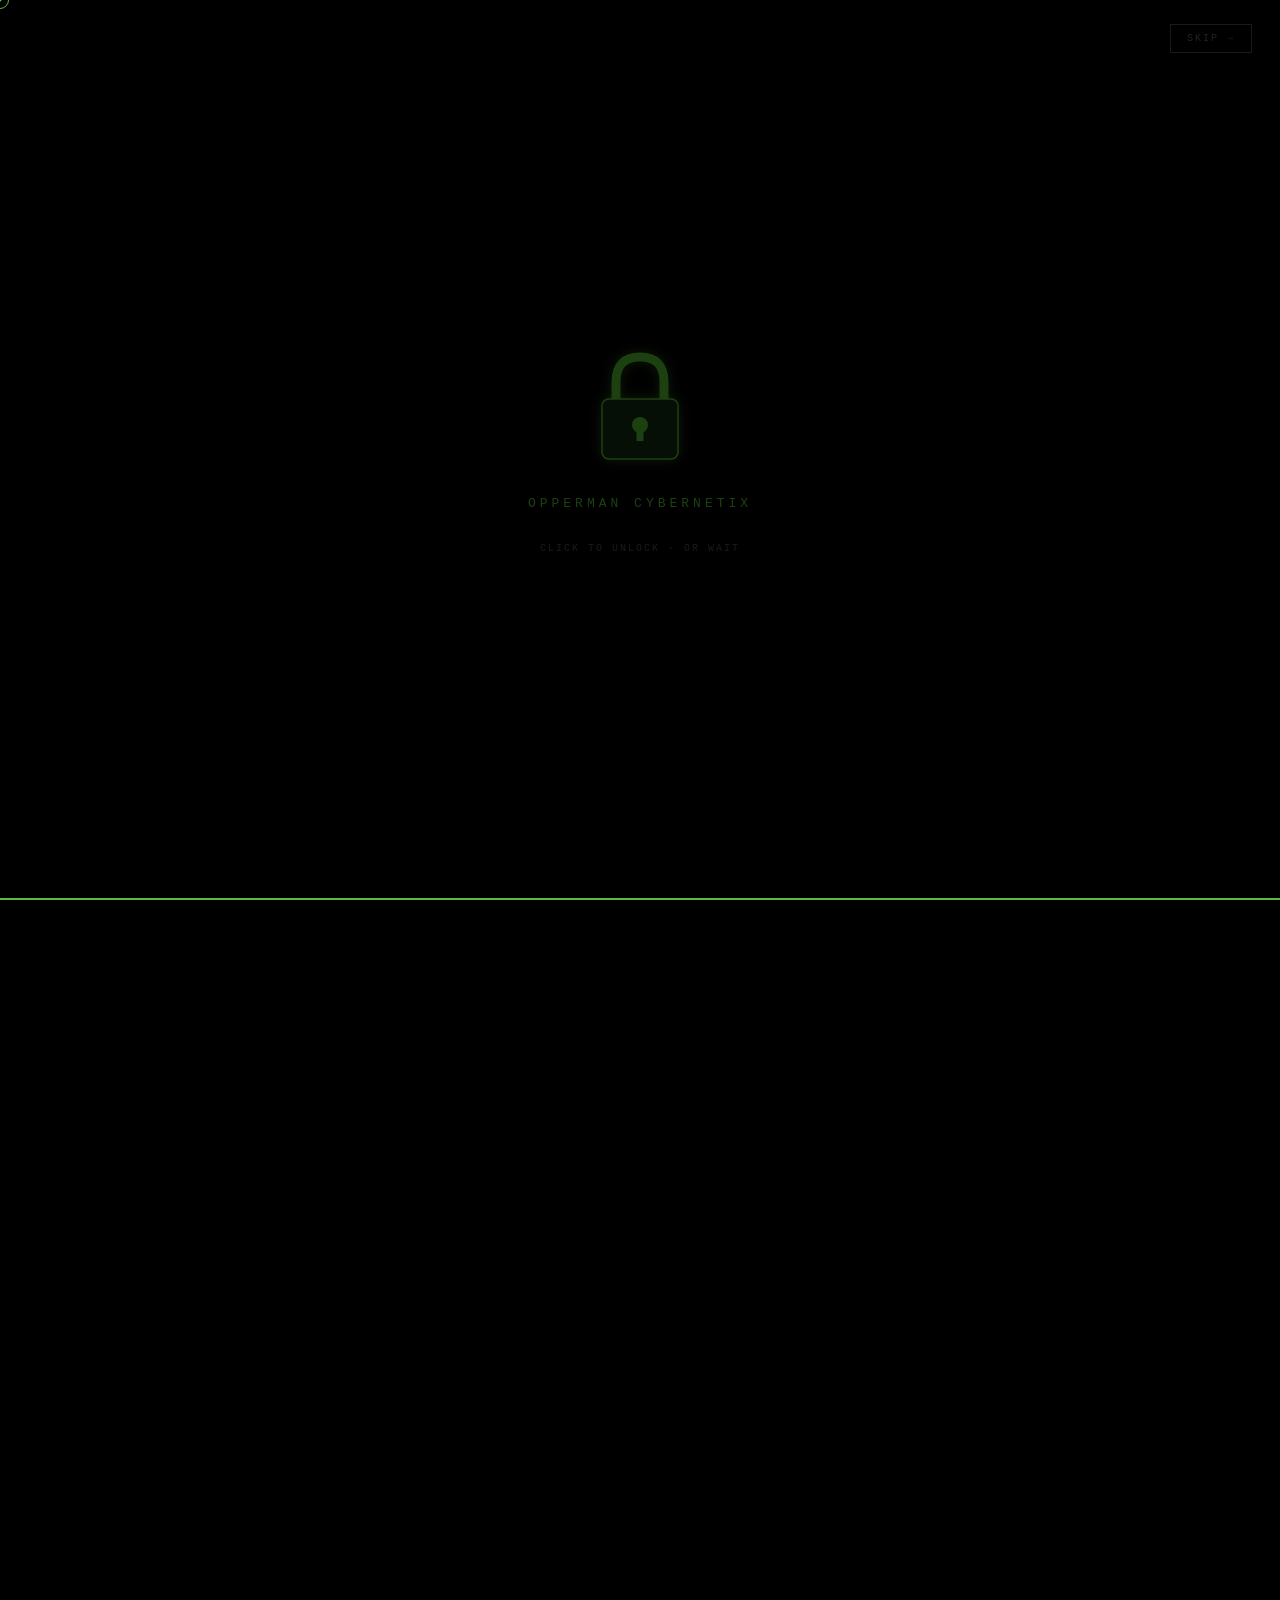
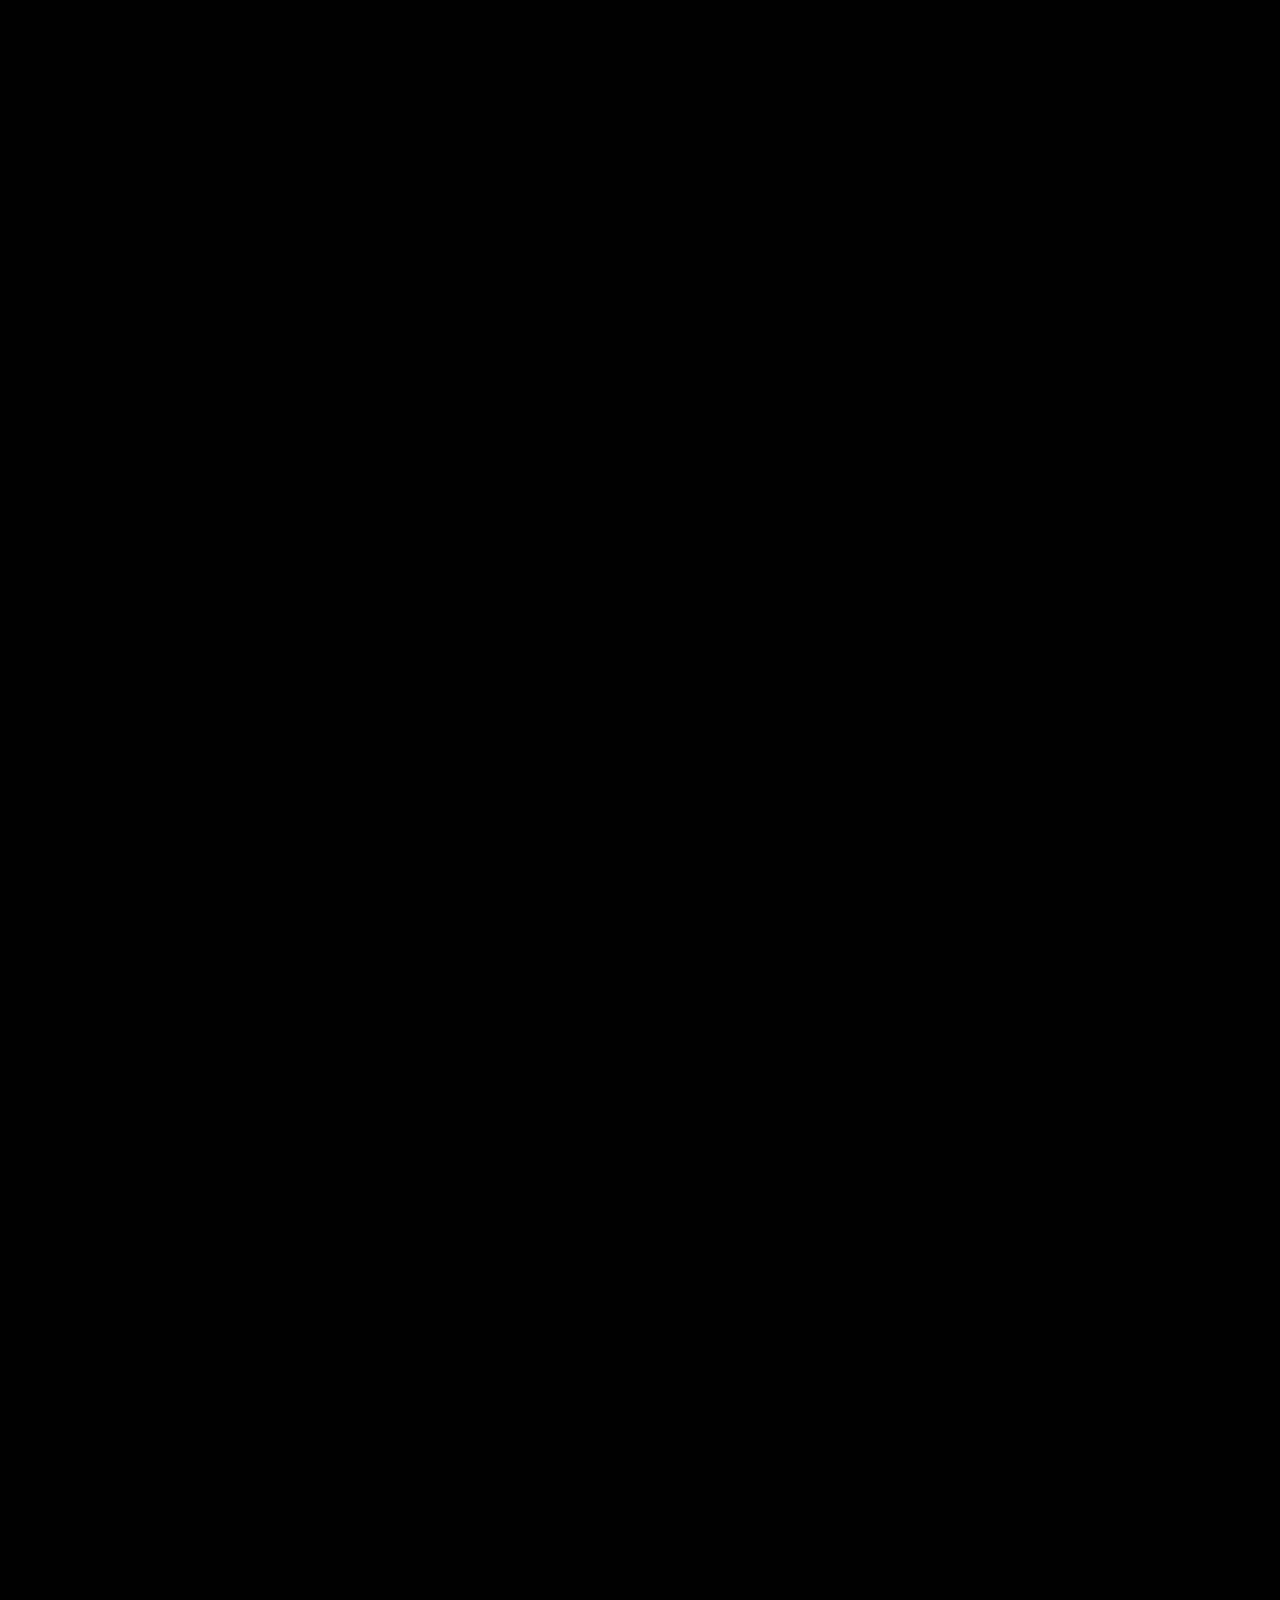
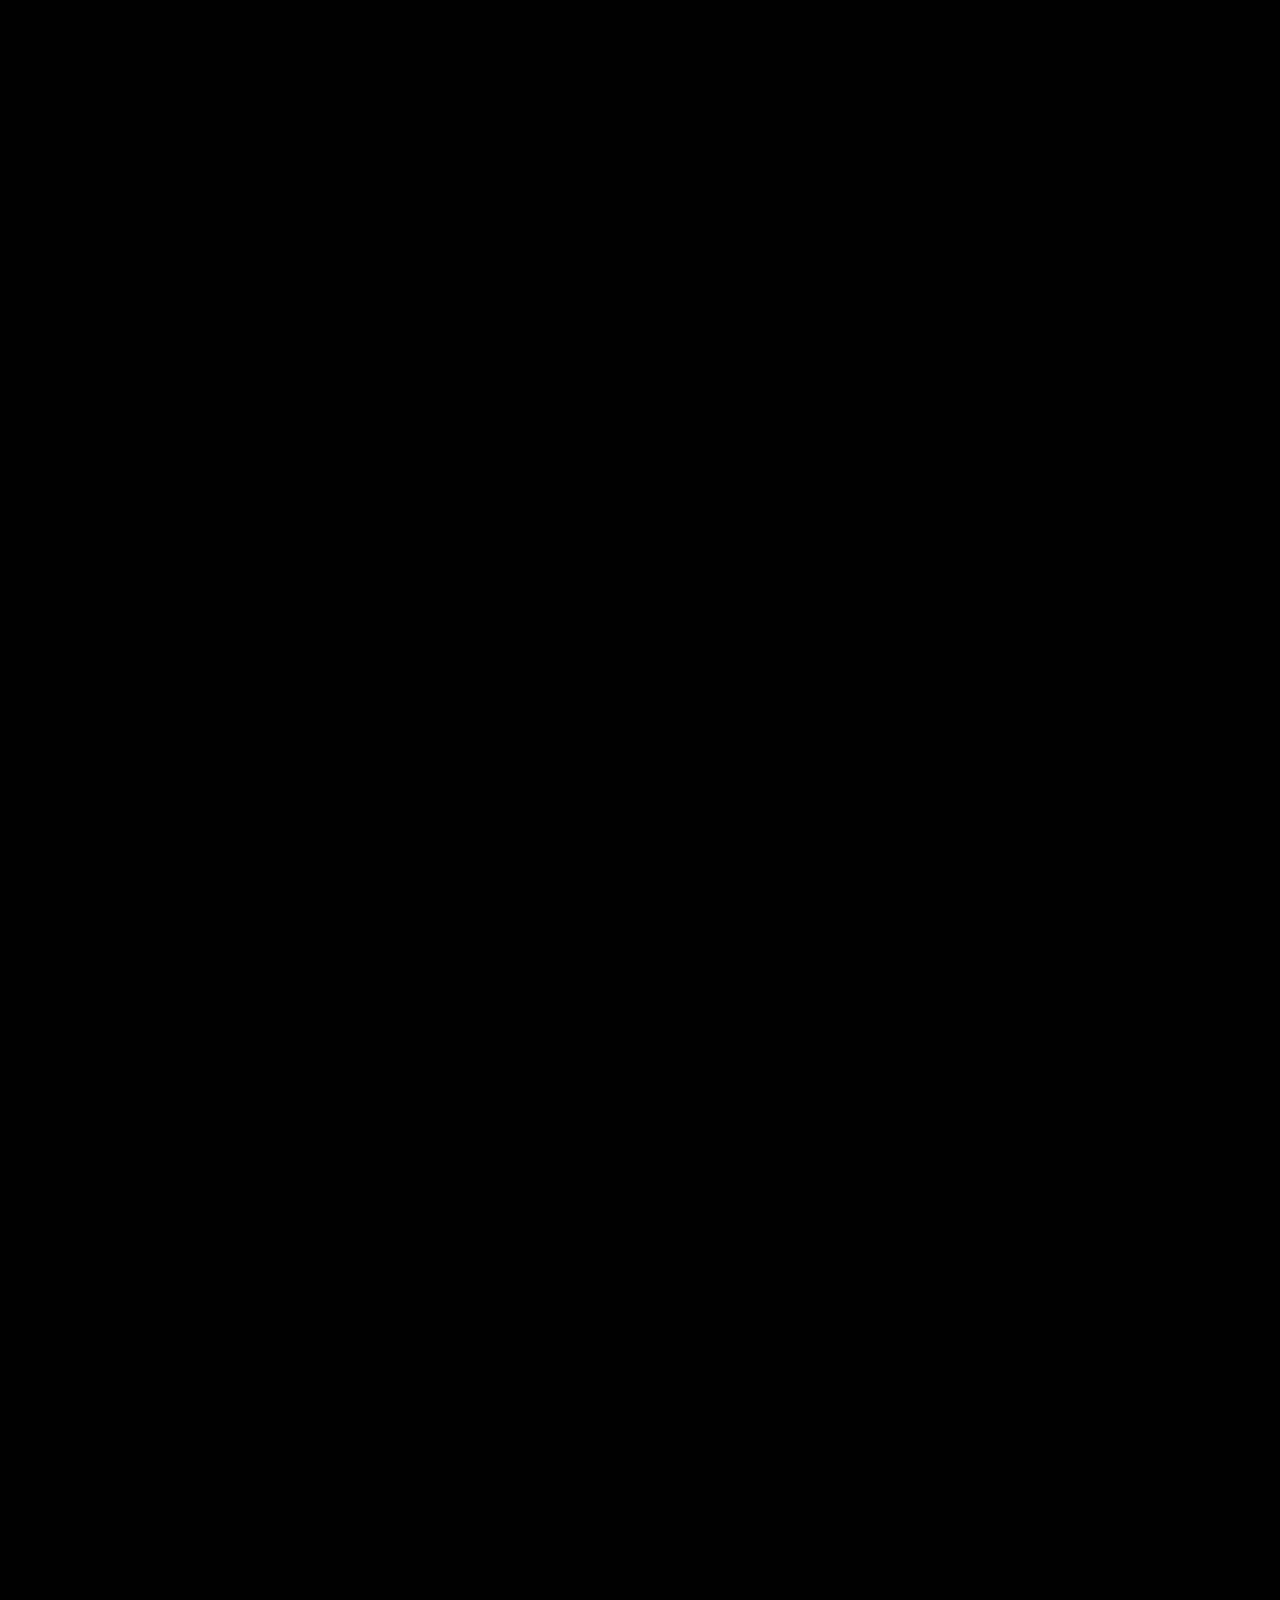
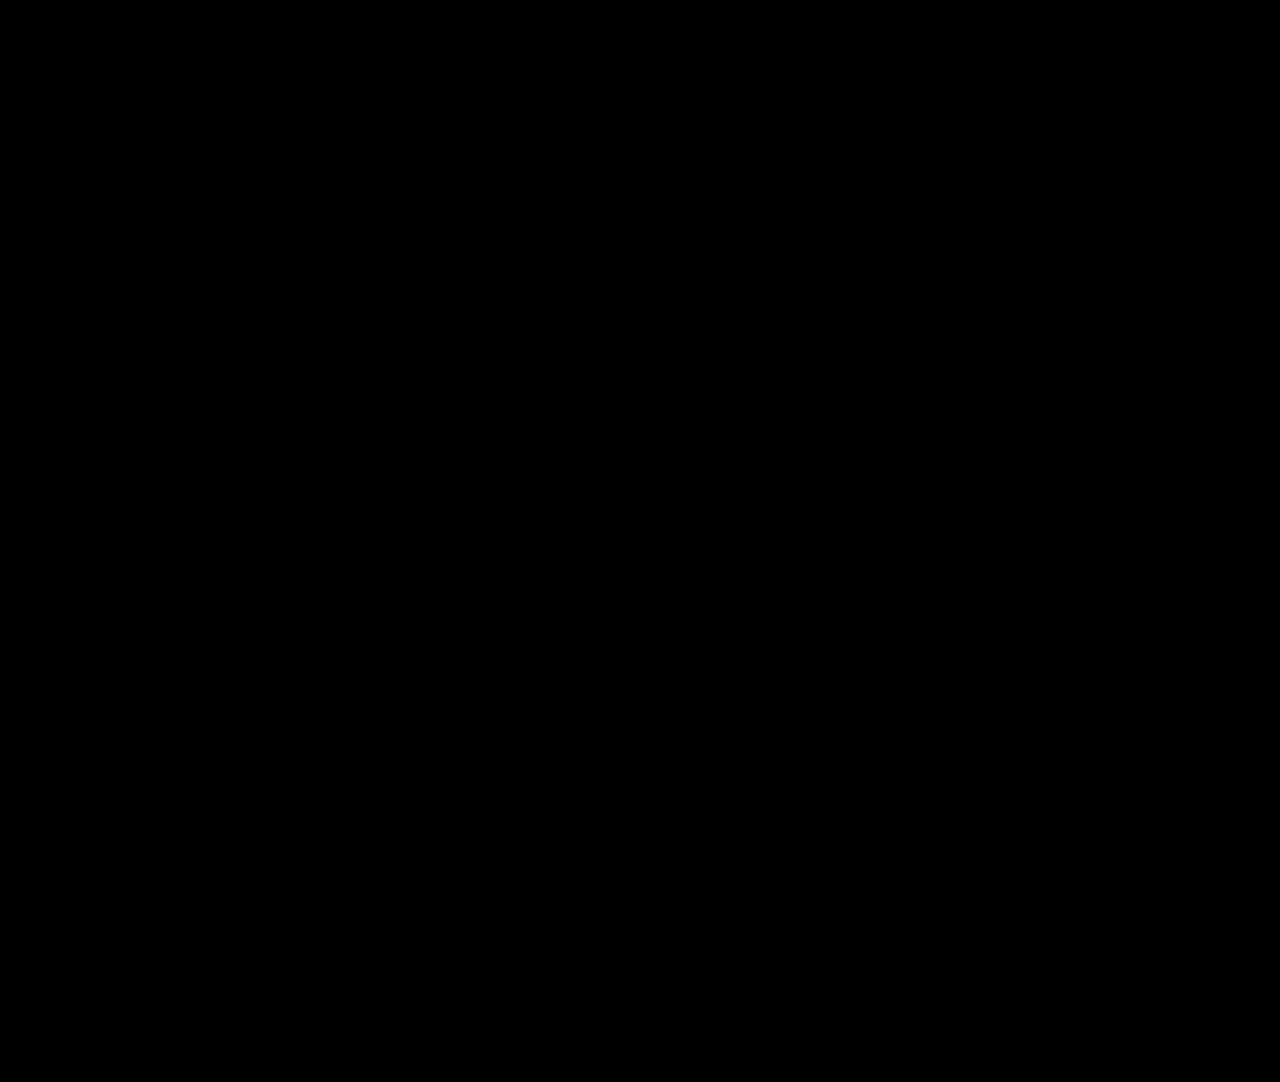
==== commit 858e5600: "Update styles and improve mobile menu functionality" ====
--- a/index.html
+++ b/index.html
@@ -11,7 +11,7 @@
 html{scroll-behavior:smooth}
 body{background:var(--black);color:var(--silver);font-family:var(--sans);overflow-x:hidden;cursor:none}
 #cur{position:fixed;width:18px;height:18px;border:1.5px solid var(--green);border-radius:50%;pointer-events:none;z-index:99999;transform:translate(-50%,-50%);transition:transform 0.15s,border-color 0.2s,width 0.2s,height 0.2s;mix-blend-mode:screen}
-#cur-dot{position:fixed;width:3px;height:3px;background:var(--green-bright);border-radius:50%;pointer-events:none;z-index:99999;transform:translate(-50%,-50%)}
+#cur-dot{position:fixed;width:3px;height:3px;background:var(--green-bright);border-radius:50%;pointer-events:none;z-index:99999;transform:translate(-50%,-50%)}@media(pointer:coarse){#cur,#cur-dot{display:none!important}}
 #intro{position:fixed;inset:0;background:var(--black);z-index:9999;display:flex;flex-direction:column;align-items:center;justify-content:center;gap:32px}
 #lock-wrap{cursor:pointer;position:relative}
 #lock-glow{position:absolute;inset:-30px;background:radial-gradient(circle,rgba(93,184,64,0.1),transparent 70%);border-radius:50%;opacity:0;transition:opacity 0.3s;pointer-events:none}
@@ -42,24 +42,24 @@
 .nav-cta{padding:8px 20px;background:var(--green)!important;color:var(--black)!important;border-radius:3px;font-weight:700}
 .nav-cta::after{display:none!important}.nav-cta:hover{transform:translateY(-1px);box-shadow:0 4px 18px rgba(93,184,64,0.35)!important}
 #hero{min-height:100vh;display:flex;flex-direction:column;align-items:center;justify-content:center;text-align:center;padding:100px 48px 80px;position:relative}
-.hero-badge{display:inline-flex;align-items:center;gap:8px;padding:6px 16px;border:1px solid var(--green-dim);border-radius:100px;font-family:var(--mono);font-size:10px;letter-spacing:2px;color:var(--green-dim);margin-bottom:32px;opacity:0;animation:fadeUp 0.5s 0.1s forwards}
+.hero-badge{display:inline-flex;align-items:center;gap:8px;padding:6px 16px;border:1px solid rgba(93,184,64,0.4);border-radius:100px;font-family:var(--mono);font-size:10px;letter-spacing:2px;color:var(--green);margin-bottom:32px;opacity:0;animation:fadeUp 0.5s 0.1s forwards}
 .badge-dot{width:6px;height:6px;background:var(--green);border-radius:50%;animation:breathe 2s ease-in-out infinite}
 .hero-h1{font-family:var(--mono);font-size:clamp(36px,6vw,76px);font-weight:900;line-height:1.05;color:var(--white);margin-bottom:20px;opacity:0;animation:fadeUp 0.5s 0.2s forwards;letter-spacing:-1px}
 .hero-h1 span{color:var(--green)}
 .hero-sub{font-size:clamp(14px,2vw,18px);color:#666;line-height:1.65;max-width:540px;margin-bottom:16px;opacity:0;animation:fadeUp 0.5s 0.3s forwards}
-#hero-tagline{font-family:var(--mono);font-size:12px;letter-spacing:3px;color:var(--green-dim);margin-bottom:48px;opacity:0;animation:fadeUp 0.5s 0.4s forwards;min-height:20px}
+#hero-tagline{font-family:var(--mono);font-size:12px;letter-spacing:3px;color:rgba(93,184,64,0.6);margin-bottom:48px;opacity:0;animation:fadeUp 0.5s 0.4s forwards;min-height:20px}
 .hero-ctas{display:flex;gap:14px;flex-wrap:wrap;justify-content:center;opacity:0;animation:fadeUp 0.5s 0.5s forwards}
 .btn-p{padding:14px 32px;background:var(--green);color:var(--black);font-family:var(--mono);font-size:11px;font-weight:700;letter-spacing:2px;text-decoration:none;text-transform:uppercase;border-radius:4px;transition:all 0.2s}
 .btn-p:hover{transform:translateY(-2px);box-shadow:0 8px 28px rgba(93,184,64,0.4)}
-.btn-s{padding:14px 32px;border:1px solid rgba(93,184,64,0.25);color:var(--green);font-family:var(--mono);font-size:11px;font-weight:700;letter-spacing:2px;text-decoration:none;text-transform:uppercase;border-radius:4px;transition:all 0.2s}
+.btn-s{padding:14px 32px;border:1px solid rgba(93,184,64,0.6);color:var(--green);font-family:var(--mono);font-size:11px;font-weight:700;letter-spacing:2px;text-decoration:none;text-transform:uppercase;border-radius:4px;transition:all 0.2s}
 .btn-s:hover{border-color:var(--green);background:rgba(93,184,64,0.04);transform:translateY(-2px)}
 .scroll-ind{position:absolute;bottom:36px;left:50%;transform:translateX(-50%);display:flex;flex-direction:column;align-items:center;gap:8px;opacity:0;animation:fadeUp 0.5s 1s forwards}
 .scroll-ind span{font-family:var(--mono);font-size:9px;letter-spacing:3px;color:var(--green-dim)}
 .scroll-line{width:1px;height:44px;background:linear-gradient(to bottom,var(--green),transparent);animation:scrollA 1.5s ease-in-out infinite}
 @keyframes scrollA{0%{transform:scaleY(0);transform-origin:top}50%{transform:scaleY(1);transform-origin:top}51%{transform:scaleY(1);transform-origin:bottom}100%{transform:scaleY(0);transform-origin:bottom}}
 .sec{padding:100px 48px;max-width:1160px;margin:0 auto}
-.sec-label{font-family:var(--mono);font-size:10px;letter-spacing:4px;color:var(--green);text-transform:uppercase;margin-bottom:14px}
-.sec-title{font-size:clamp(26px,4vw,44px);font-weight:700;color:var(--white);line-height:1.1;margin-bottom:48px}
+.sec-label{font-family:var(--mono);font-size:10px;letter-spacing:4px;color:var(--green);text-transform:uppercase;margin-bottom:14px;text-shadow:0 0 10px rgba(93,184,64,0.4)}
+.sec-title{font-size:clamp(26px,4vw,44px);font-weight:700;color:var(--white);line-height:1.1;margin-bottom:48px;text-shadow:0 0 20px rgba(255,255,255,0.1)}
 .sec-div{width:48px;height:2px;background:var(--green);margin-bottom:48px}
 #services{background:rgba(7,13,7,0.4);padding:100px 0}
 .svc-inner{max-width:1160px;margin:0 auto;padding:0 48px}
@@ -75,24 +75,24 @@
 .c-tr{top:10px;right:10px;border-top:1px solid var(--green);border-right:1px solid var(--green)}
 .c-bl{bottom:10px;left:10px;border-bottom:1px solid var(--green);border-left:1px solid var(--green)}
 .c-br{bottom:10px;right:10px;border-bottom:1px solid var(--green);border-right:1px solid var(--green)}
-.svc-num{font-family:var(--mono);font-size:10px;letter-spacing:2px;color:var(--green-dim);margin-bottom:18px}
+.svc-num{font-family:var(--mono);font-size:10px;letter-spacing:2px;color:rgba(93,184,64,0.5);margin-bottom:18px}
 .svc-icon{width:38px;height:38px;color:var(--green);margin-bottom:18px}
 .svc-title{font-size:17px;font-weight:700;color:var(--white);margin-bottom:12px}
-.svc-desc{font-size:13px;line-height:1.75;color:#555}
+.svc-desc{font-size:13px;line-height:1.75;color:#999}
 .svc-tags{display:flex;flex-wrap:wrap;gap:6px;margin-top:18px}
-.tag{font-family:var(--mono);font-size:9px;letter-spacing:1px;padding:3px 8px;border:1px solid #1a1a1a;color:#333;border-radius:2px;text-transform:uppercase}
+.tag{font-family:var(--mono);font-size:9px;letter-spacing:1px;padding:3px 8px;border:1px solid rgba(93,184,64,0.3);color:rgba(93,184,64,0.6);border-radius:2px;text-transform:uppercase}
 .why-grid{display:grid;grid-template-columns:repeat(3,1fr);gap:28px;margin-top:48px}
 .why-item{padding:28px 22px;border:1px solid rgba(93,184,64,0.06);border-radius:4px;transition:border-color 0.3s}
 .why-item:hover{border-color:rgba(93,184,64,0.2)}
 .why-icon{font-size:26px;margin-bottom:14px}
 .why-title{font-size:15px;font-weight:700;color:var(--white);margin-bottom:8px}
-.why-desc{font-size:13px;line-height:1.7;color:#555}
+.why-desc{font-size:13px;line-height:1.7;color:#999}
 #stats-bar{border-top:1px solid rgba(93,184,64,0.06);border-bottom:1px solid rgba(93,184,64,0.06);padding:64px 48px}
 .stats-inner{max-width:1160px;margin:0 auto;display:grid;grid-template-columns:repeat(4,1fr);gap:48px;text-align:center}
 .stat-num{font-family:var(--mono);font-size:clamp(32px,4vw,56px);font-weight:900;color:var(--green);line-height:1;margin-bottom:8px}
-.stat-label{font-family:var(--mono);font-size:9px;letter-spacing:3px;color:var(--green-dim);text-transform:uppercase}
+.stat-label{font-family:var(--mono);font-size:9px;letter-spacing:3px;color:rgba(93,184,64,0.5);text-transform:uppercase}
 #about{display:grid;grid-template-columns:1fr 1fr;gap:80px;align-items:start;max-width:1160px;margin:0 auto;padding:100px 48px}
-.about-text p{font-size:14px;line-height:1.85;color:#666;margin-bottom:14px}
+.about-text p{font-size:14px;line-height:1.85;color:#aaa;margin-bottom:14px}
 .about-text p strong{color:var(--silver)}
 .sk-grid{display:grid;grid-template-columns:1fr 1fr;gap:18px;margin-top:36px}
 .sk-h{display:flex;justify-content:space-between;margin-bottom:6px}
@@ -105,7 +105,7 @@
 .tdot{width:9px;height:9px;border-radius:50%}.td-r{background:#e53935}.td-y{background:#ffb020}.td-g{background:var(--green)}
 .term-title{font-family:var(--mono);font-size:10px;color:var(--green-dim);margin-left:8px;letter-spacing:1px}
 .term-body{padding:20px 20px 24px;font-family:var(--mono);font-size:12px;line-height:1.9}
-.t-pr{color:var(--green)}.t-cm{color:var(--silver)}.t-ou{color:#444}.t-gr{color:var(--green)}
+.t-pr{color:var(--green)}.t-cm{color:var(--silver)}.t-ou{color:#888}.t-gr{color:var(--green)}
 .t-cur{display:inline-block;width:7px;height:12px;background:var(--green-bright);animation:blink 0.8s step-end infinite;vertical-align:middle}
 @keyframes blink{50%{opacity:0}}
 #contact{text-align:center;max-width:1160px;margin:0 auto;padding:100px 48px}
@@ -113,7 +113,7 @@
 .cc{padding:26px 18px;border:1px solid rgba(93,184,64,0.06);background:var(--black-soft);text-decoration:none;transition:all 0.3s;display:flex;flex-direction:column;align-items:center;gap:10px;border-radius:4px}
 .cc:hover{border-color:rgba(93,184,64,0.3);transform:translateY(-4px);box-shadow:0 12px 36px rgba(93,184,64,0.07)}
 .cc svg{color:var(--green)}.cc-l{font-family:var(--mono);font-size:9px;letter-spacing:2px;color:var(--green-dim);text-transform:uppercase}.cc-v{font-family:var(--mono);font-size:11px;color:var(--silver)}
-footer{border-top:1px solid rgba(93,184,64,0.06);padding:32px 48px;display:flex;align-items:center;justify-content:space-between;font-family:var(--mono);font-size:10px;color:var(--green-dim);letter-spacing:1px}
+footer{border-top:1px solid rgba(93,184,64,0.06);padding:32px 48px;display:flex;align-items:center;justify-content:space-between;font-family:var(--mono);font-size:10px;color:rgba(93,184,64,0.4);letter-spacing:1px}
 @keyframes fadeUp{from{opacity:0;transform:translateY(16px)}to{opacity:1;transform:translateY(0)}}
 .reveal{opacity:0;transform:translateY(20px);transition:opacity 0.5s,transform 0.5s}.reveal.shown{opacity:1;transform:translateY(0)}
 @media(max-width:900px){nav{padding:0 20px}.nav-links{display:none}.sec{padding:70px 20px}#services{padding:70px 0}.svc-inner{padding:0 20px}#about{grid-template-columns:1fr;padding:70px 20px}.term-win{position:static}.stats-inner{grid-template-columns:1fr 1fr}.why-grid{grid-template-columns:1fr}.cc-grid{grid-template-columns:1fr;max-width:280px}#contact{padding:70px 20px}footer{flex-direction:column;gap:10px;text-align:center;padding:28px 20px}#hero{padding:80px 20px 60px}}
@@ -126,7 +126,7 @@
 .step-num{font-family:var(--mono);font-size:32px;font-weight:900;color:var(--green);line-height:1;margin-bottom:20px;opacity:0.6}
 .step-line{width:32px;height:2px;background:var(--green);margin-bottom:20px}
 .step-title{font-size:16px;font-weight:700;color:var(--white);margin-bottom:10px}
-.step-desc{font-size:13px;line-height:1.75;color:#555}
+.step-desc{font-size:13px;line-height:1.75;color:#999}
 
 /* Pricing */
 .price-inner{max-width:1160px;margin:0 auto;padding:0 48px}
@@ -136,9 +136,9 @@
 .price-badge{position:absolute;top:0;left:28px;font-family:var(--mono);font-size:9px;letter-spacing:2px;color:var(--black);background:var(--green);padding:4px 10px;text-transform:uppercase;border-radius:0 0 4px 4px}
 .price-service{font-family:var(--mono);font-size:10px;letter-spacing:2px;color:var(--green-dim);text-transform:uppercase;margin-bottom:20px;margin-top:8px}
 .price-amount{font-family:var(--mono);font-size:38px;font-weight:900;color:var(--white);line-height:1;margin-bottom:4px}
-.price-period{font-family:var(--mono);font-size:10px;letter-spacing:1px;color:#333;margin-bottom:28px}
+.price-period{font-family:var(--mono);font-size:10px;letter-spacing:1px;color:#777;margin-bottom:28px}
 .price-features{list-style:none;margin-bottom:28px}
-.price-features li{font-size:13px;color:#555;padding:6px 0;border-bottom:1px solid #0a0a0a;display:flex;align-items:center;gap:8px}
+.price-features li{font-size:13px;color:#999;padding:6px 0;border-bottom:1px solid #0a0a0a;display:flex;align-items:center;gap:8px}
 .price-features li::before{content:'✓';color:var(--green);font-family:var(--mono);font-size:11px;flex-shrink:0}
 .price-btn{display:block;text-align:center;padding:12px;border:1px solid rgba(93,184,64,0.25);color:var(--green);font-family:var(--mono);font-size:11px;font-weight:700;letter-spacing:2px;text-decoration:none;text-transform:uppercase;border-radius:3px;transition:all 0.2s}
 .price-btn:hover{background:var(--green);color:var(--black);border-color:var(--green)}
@@ -148,11 +148,11 @@
 .testi-card{padding:36px 28px;border:1px solid rgba(93,184,64,0.06);background:var(--black-soft);border-radius:4px;transition:border-color 0.3s;position:relative}
 .testi-card:hover{border-color:rgba(93,184,64,0.2)}
 .testi-quote{font-size:48px;line-height:0.8;color:var(--green-dim);font-family:Georgia,serif;margin-bottom:16px;display:block;opacity:0.4}
-.testi-text{font-size:14px;line-height:1.75;color:#666;margin-bottom:24px;font-style:italic}
+.testi-text{font-size:14px;line-height:1.75;color:#aaa;margin-bottom:24px;font-style:italic}
 .testi-author{display:flex;align-items:center;gap:12px}
 .testi-avatar{width:36px;height:36px;background:var(--green-dim);border-radius:50%;display:flex;align-items:center;justify-content:center;font-family:var(--mono);font-size:11px;font-weight:700;color:var(--green);flex-shrink:0}
 .testi-name{font-size:13px;color:var(--silver);font-weight:600}
-.testi-role{font-family:var(--mono);font-size:10px;letter-spacing:1px;color:#333;margin-top:2px}
+.testi-role{font-family:var(--mono);font-size:10px;letter-spacing:1px;color:#666;margin-top:2px}
 
 @media(max-width:900px){
   .process-grid{grid-template-columns:1fr;gap:32px}
@@ -196,7 +196,21 @@
       <li><a href="game.html" style="color:var(--amber)!important">▶ Play</a></li>
       <li><a href="#contact" class="nav-cta">Contact Me</a></li>
     </ul>
+    <button class="hamburger" id="hamburger" onclick="toggleMenu()">
+      <span></span><span></span><span></span>
+    </button>
   </nav>
+  <!-- Mobile menu -->
+  <div class="mobile-menu" id="mobile-menu">
+    <a href="#services" onclick="closeMenu()">Services</a>
+    <a href="#about" onclick="closeMenu()">About</a>
+    <a href="#process" onclick="closeMenu()">Process</a>
+    <a href="#pricing" onclick="closeMenu()">Pricing</a>
+    <a href="https://blog.opperman.dev" target="_blank" onclick="closeMenu()">Blog</a>
+    <a href="https://cv.opperman.dev" target="_blank" onclick="closeMenu()">CV</a>
+    <a href="game.html" onclick="closeMenu()" style="color:var(--amber)!important">▶ Play</a>
+    <a href="#contact" class="m-cta" onclick="closeMenu()">Contact Me</a>
+  </div>
   <section id="hero">
     <div class="hero-badge"><div class="badge-dot"></div>Robertson, Western Cape · South Africa</div>
     <h1 class="hero-h1">I protect your<br>business <span>online.</span></h1>
@@ -305,7 +319,7 @@
     <div class="price-inner">
       <p class="sec-label reveal">Pricing</p>
       <h2 class="sec-title reveal">Transparent pricing.<br>No hidden costs.</h2>
-      <p class="reveal" style="color:#555;font-size:14px;max-width:480px;line-height:1.7;margin-bottom:56px">All prices in ZAR. Payment upfront via EFT or PayPal. Custom quotes available for larger projects.</p>
+      <p class="reveal" style="color:#999;font-size:14px;max-width:480px;line-height:1.7;margin-bottom:56px">All prices in ZAR. Payment upfront via EFT or PayPal. Custom quotes available for larger projects.</p>
       <div class="price-grid">
         <div class="price-card reveal">
           <div class="price-badge">Most Popular</div>
@@ -361,7 +375,7 @@
           <a href="https://wa.me/27799231887?text=Hi%20Johan%2C%20I%27m%20interested%20in%20Server%20Setup" class="price-btn">Get Started</a>
         </div>
       </div>
-      <p class="reveal" style="color:#333;font-family:var(--mono);font-size:11px;letter-spacing:1px;margin-top:40px;text-align:center">Need something custom? <a href="mailto:cybernetix88@proton.me" style="color:var(--green);text-decoration:none">Email me</a> and we'll work something out.</p>
+      <p class="reveal" style="color:#777;font-family:var(--mono);font-size:11px;letter-spacing:1px;margin-top:40px;text-align:center">Need something custom? <a href="mailto:cybernetix88@proton.me" style="color:var(--green);text-decoration:none">Email me</a> and we'll work something out.</p>
     </div>
   </div>
 
@@ -401,7 +415,7 @@
   <section id="contact">
     <p class="sec-label reveal">Contact</p>
     <h2 class="sec-title reveal">Ready to get started?</h2>
-    <p class="reveal" style="color:#555;font-size:14px;max-width:440px;margin:0 auto;line-height:1.7">Whether you need a security audit, a website built, or something automated — get in touch and let's talk.</p>
+    <p class="reveal" style="color:#999;font-size:14px;max-width:440px;margin:0 auto;line-height:1.7">Whether you need a security audit, a website built, or something automated — get in touch and let's talk.</p>
     <div class="cc-grid">
       <a href="mailto:cybernetix88@proton.me" class="cc"><svg width="24" height="24" viewBox="0 0 24 24" fill="none" stroke="currentColor" stroke-width="1.5"><rect x="2" y="4" width="20" height="16" rx="2"/><path d="M2 7l10 7 10-7"/></svg><span class="cc-l">Email</span><span class="cc-v">cybernetix88@proton.me</span></a>
       <a href="https://wa.me/27799231887" class="cc"><svg width="24" height="24" viewBox="0 0 24 24" fill="none" stroke="currentColor" stroke-width="1.5"><path d="M21 11.5a8.38 8.38 0 01-.9 3.8 8.5 8.5 0 01-7.6 4.7 8.38 8.38 0 01-3.8-.9L3 21l1.9-5.7a8.38 8.38 0 01-.9-3.8 8.5 8.5 0 014.7-7.6 8.38 8.38 0 013.8-.9h.5a8.48 8.48 0 018 8v.5z"/></svg><span class="cc-l">WhatsApp</span><span class="cc-v">+27 79 923 1887</span></a>
@@ -481,6 +495,14 @@
 document.querySelectorAll('#services,.svc-grid,#about,#stats-bar,#pricing,.reveal').forEach(el=>obs.observe(el));
 
 // Fix anchor links after intro reveals
+function toggleMenu(){
+  document.getElementById('hamburger').classList.toggle('open');
+  document.getElementById('mobile-menu').classList.toggle('open');
+}
+function closeMenu(){
+  document.getElementById('hamburger').classList.remove('open');
+  document.getElementById('mobile-menu').classList.remove('open');
+}
 document.querySelectorAll('a[href^="#"]').forEach(a=>{
   a.addEventListener('click',e=>{
     const target=document.querySelector(a.getAttribute('href'));
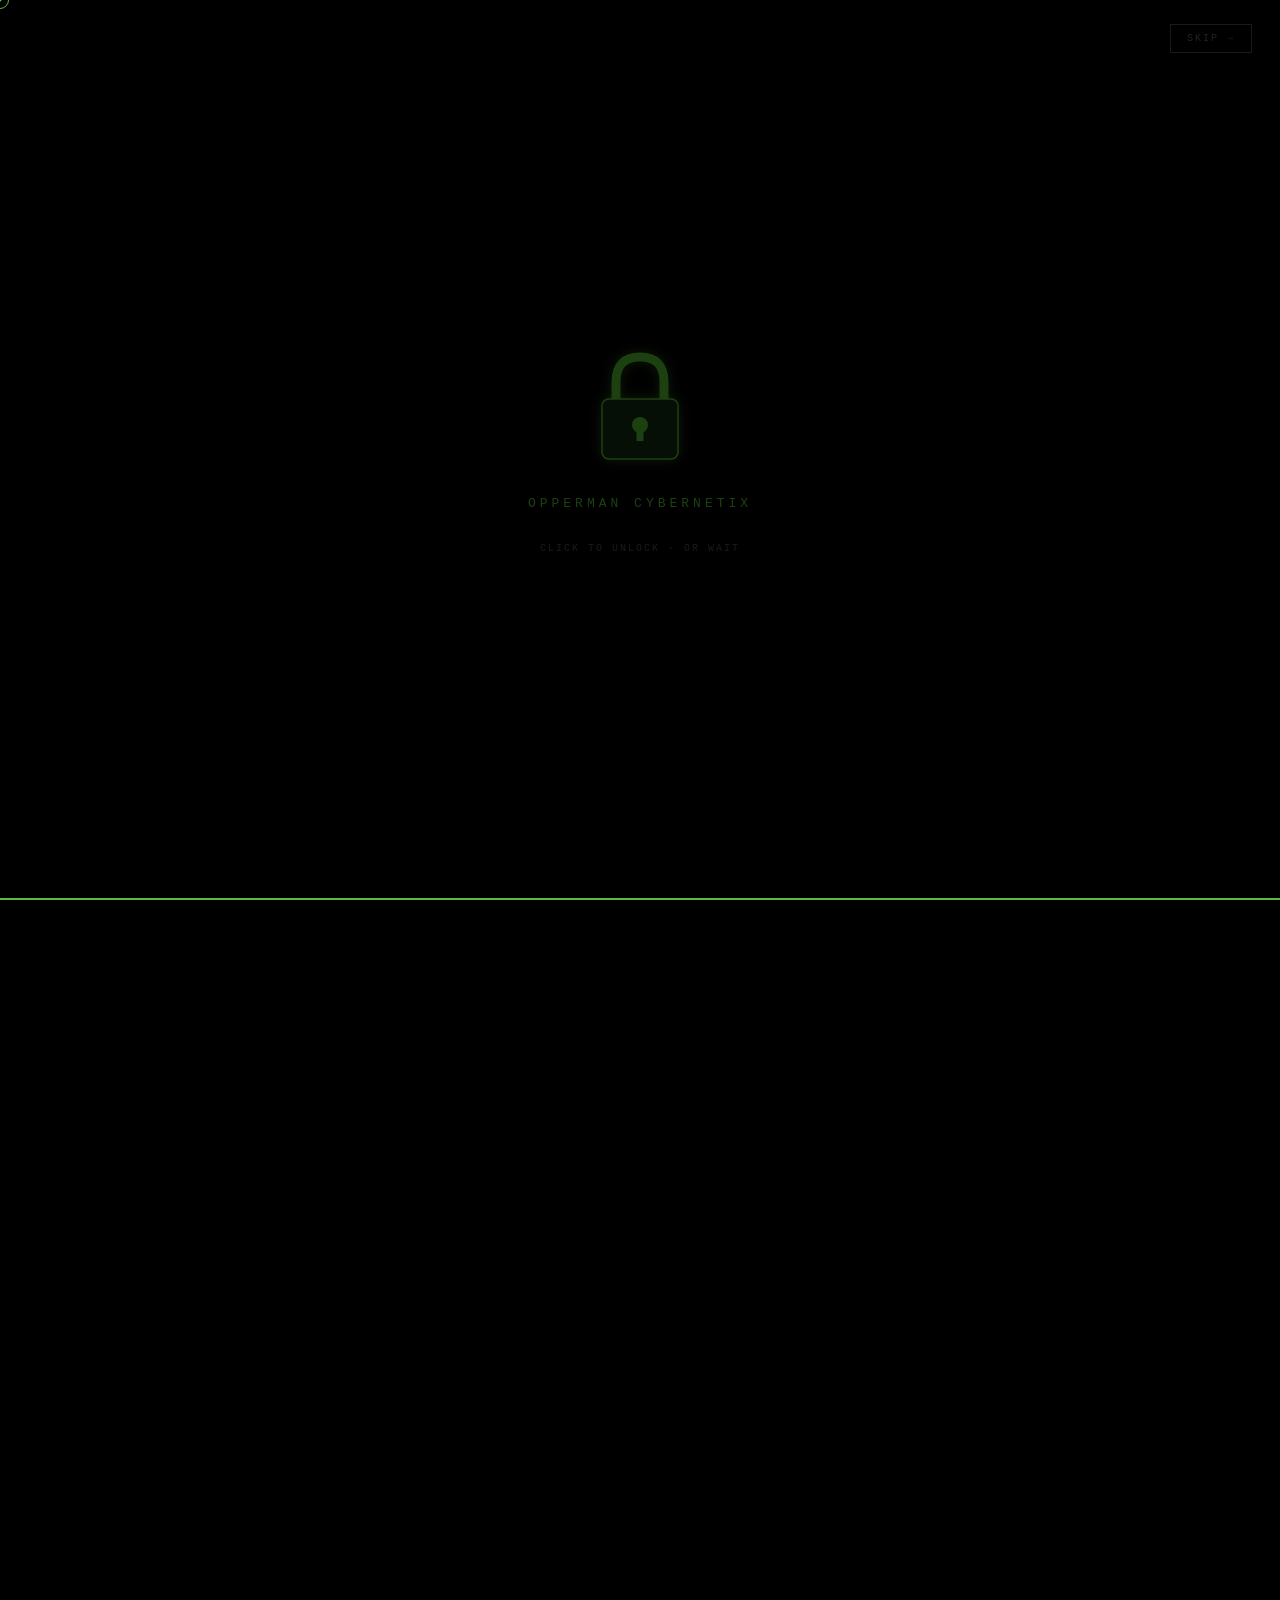
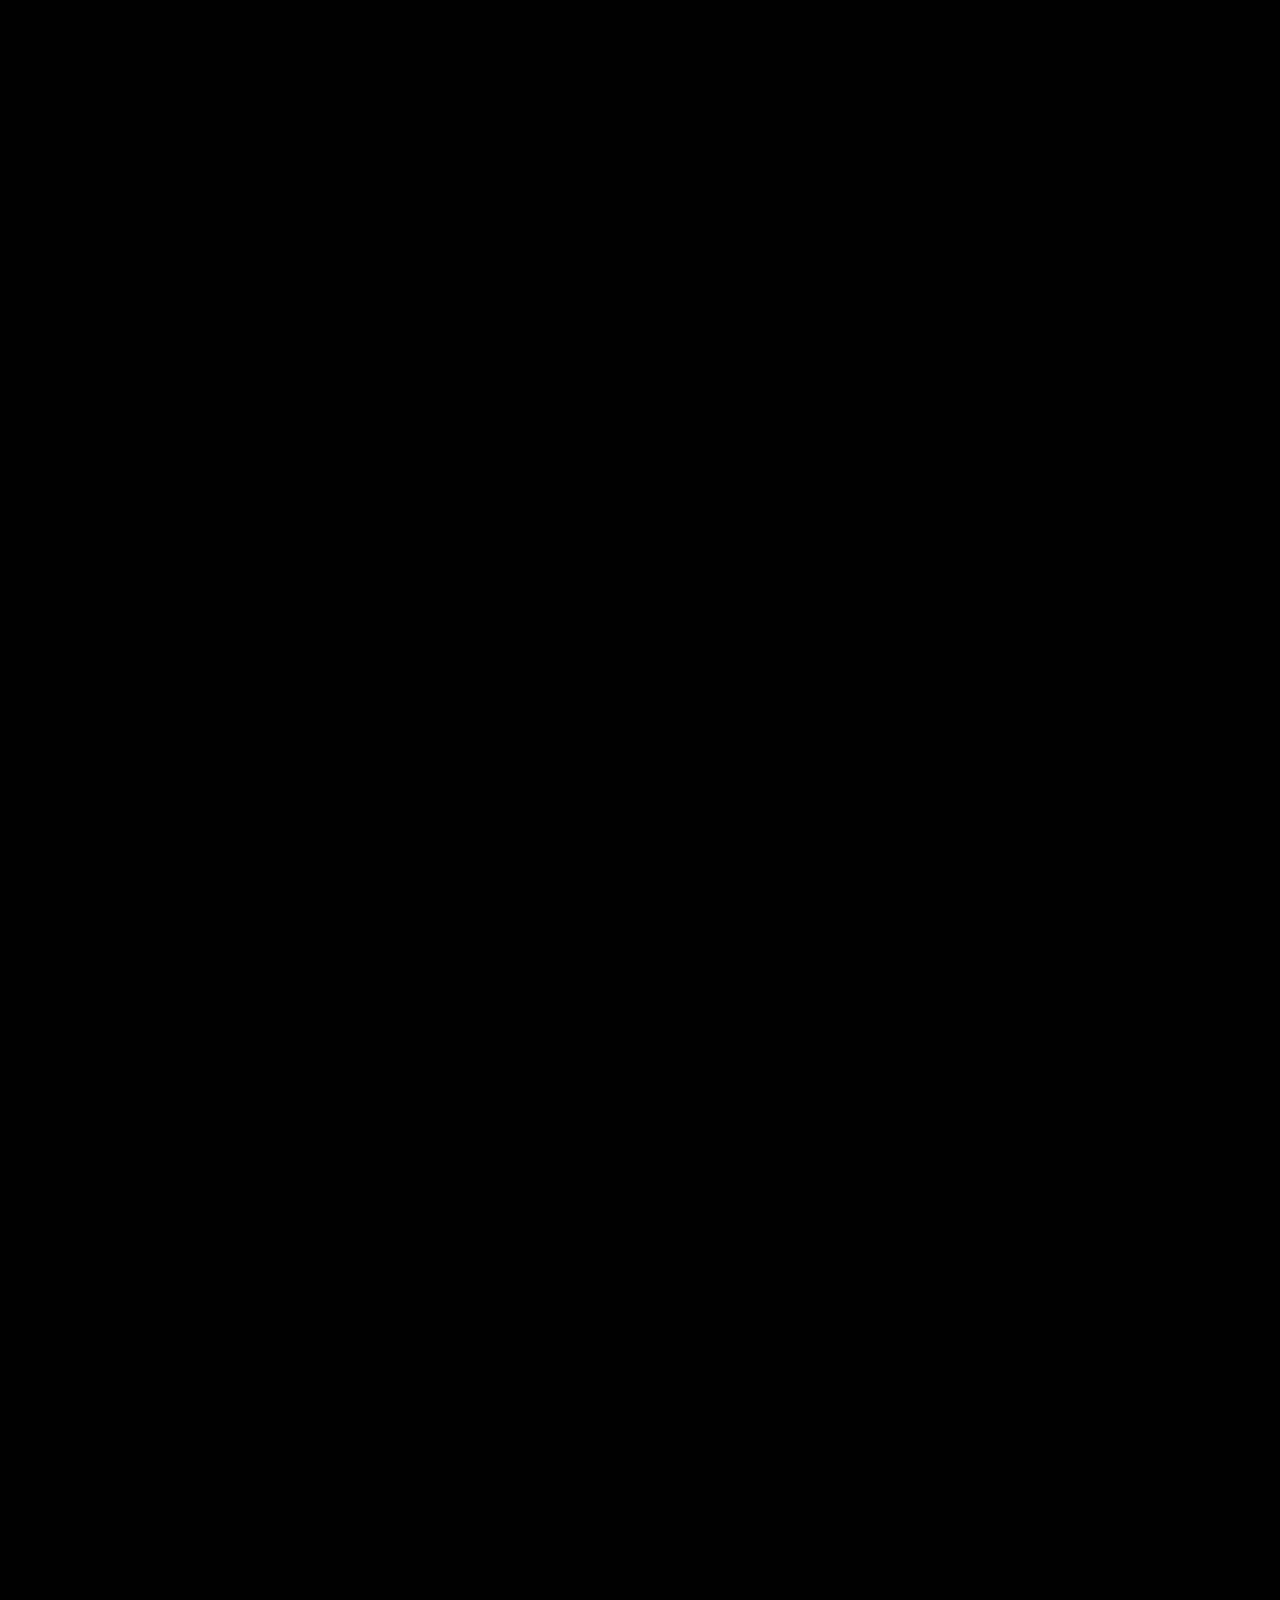
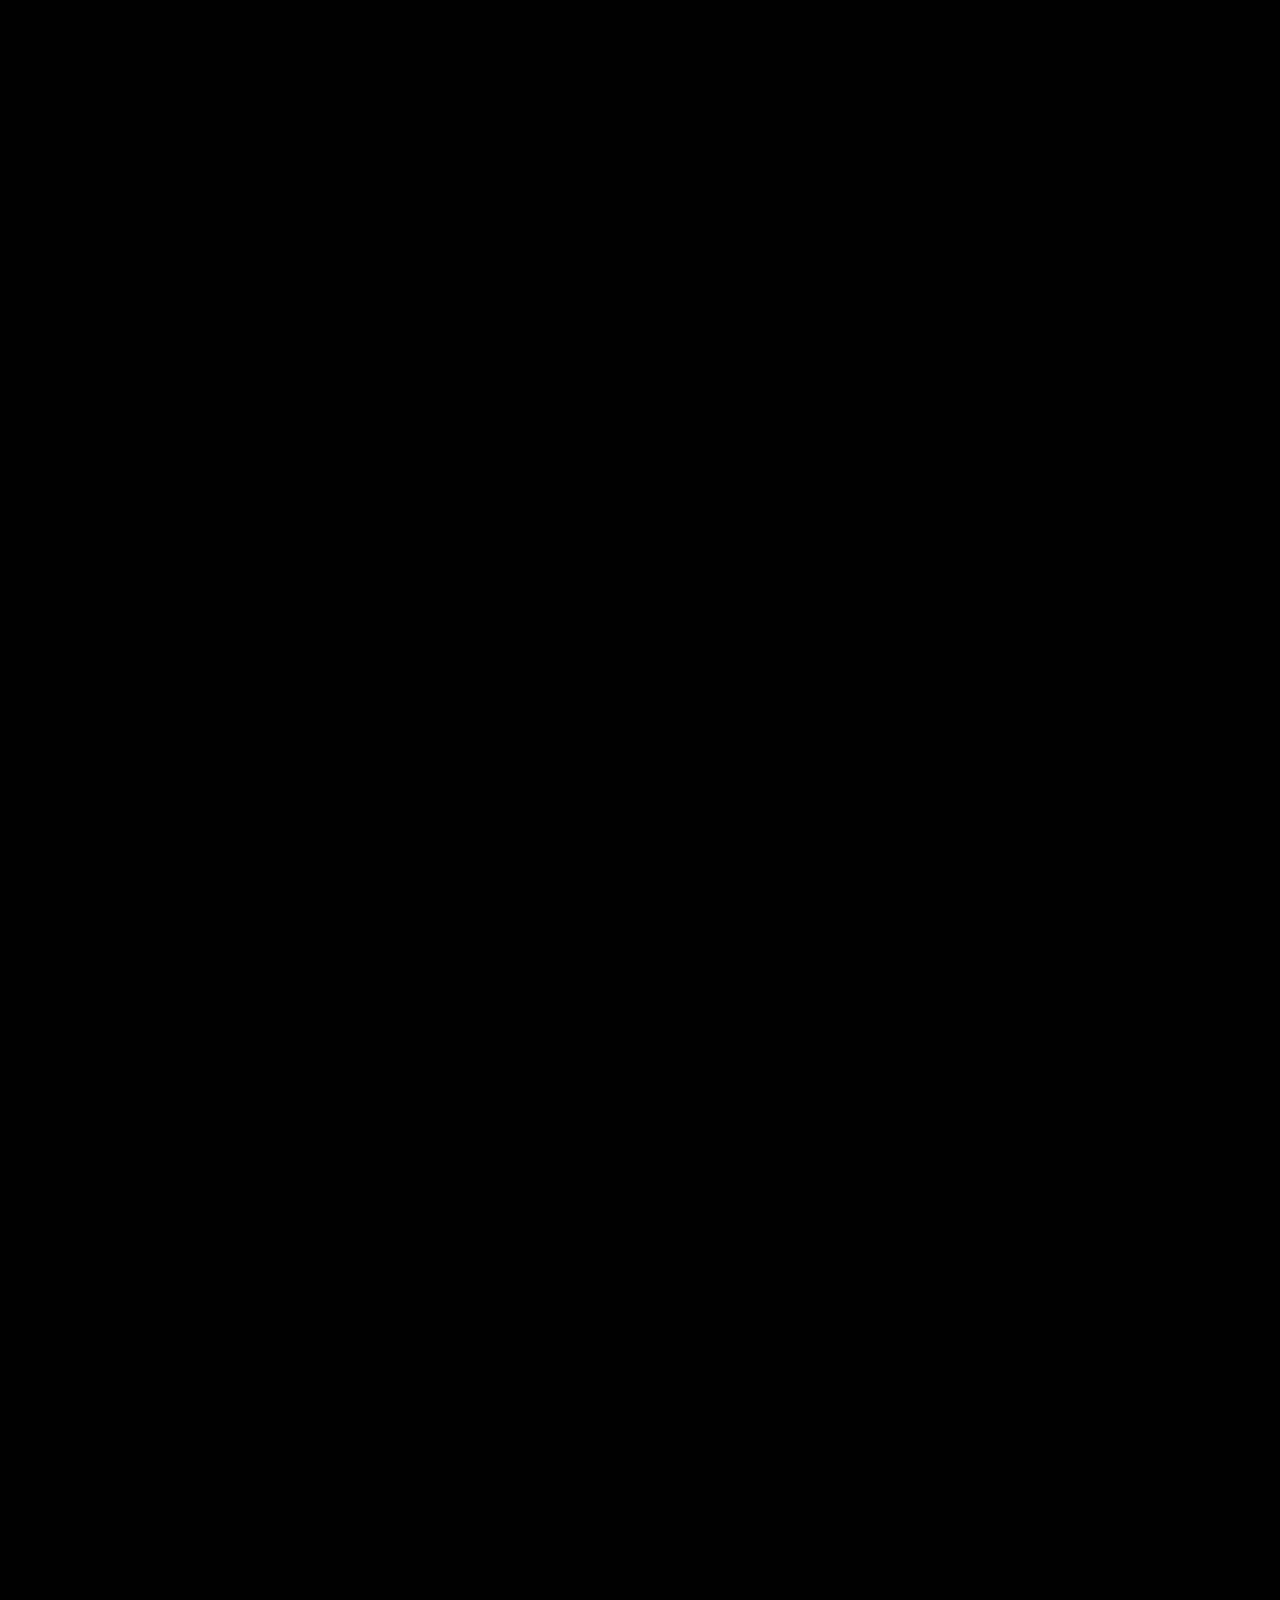
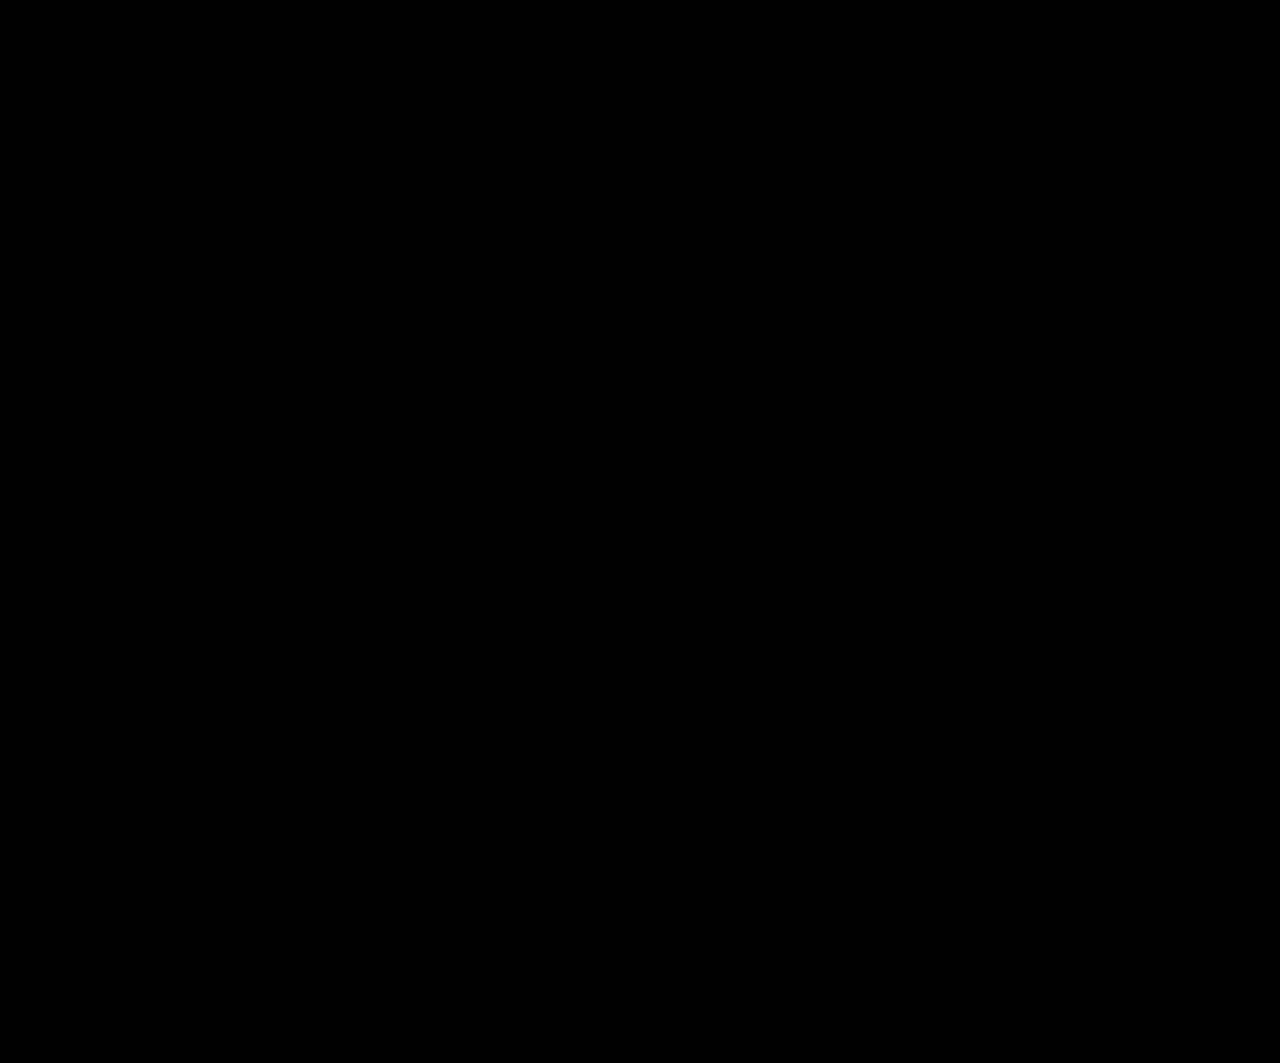
==== commit 775fc621: "Change 'Play' link to open in a new tabg Updated links to open in a new tab for better user experien" ====
--- a/index.html
+++ b/index.html
@@ -36,7 +36,7 @@
 .nav-mark{width:34px;height:34px;border:1.5px solid var(--green);border-radius:5px;display:flex;align-items:center;justify-content:center;font-family:var(--mono);font-size:11px;font-weight:900;color:var(--green);letter-spacing:1px}
 .nav-name{font-family:var(--mono);font-size:12px;font-weight:700;color:var(--white);letter-spacing:2px}
 .nav-links{display:flex;gap:28px;list-style:none}
-.nav-links a{font-family:var(--mono);font-size:10px;letter-spacing:2px;color:var(--green-dim);text-decoration:none;text-transform:uppercase;transition:color 0.2s;position:relative}
+.nav-links a{font-family:var(--mono);font-size:10px;letter-spacing:2px;color:rgba(93,184,64,0.55);text-decoration:none;text-transform:uppercase;transition:color 0.2s;position:relative}
 .nav-links a::after{content:'';position:absolute;bottom:-4px;left:0;right:0;height:1px;background:var(--green);transform:scaleX(0);transition:transform 0.25s}
 .nav-links a:hover{color:var(--green)}.nav-links a:hover::after{transform:scaleX(1)}
 .nav-cta{padding:8px 20px;background:var(--green)!important;color:var(--black)!important;border-radius:3px;font-weight:700}
@@ -116,6 +116,19 @@
 footer{border-top:1px solid rgba(93,184,64,0.06);padding:32px 48px;display:flex;align-items:center;justify-content:space-between;font-family:var(--mono);font-size:10px;color:rgba(93,184,64,0.4);letter-spacing:1px}
 @keyframes fadeUp{from{opacity:0;transform:translateY(16px)}to{opacity:1;transform:translateY(0)}}
 .reveal{opacity:0;transform:translateY(20px);transition:opacity 0.5s,transform 0.5s}.reveal.shown{opacity:1;transform:translateY(0)}
+
+/* ── Hamburger menu ── */
+.hamburger{display:none;flex-direction:column;gap:5px;cursor:pointer;padding:8px;background:none;border:none}
+.hamburger span{display:block;width:22px;height:2px;background:var(--green);border-radius:2px;transition:all 0.3s}
+.hamburger.open span:nth-child(1){transform:translateY(7px) rotate(45deg)}
+.hamburger.open span:nth-child(2){opacity:0}
+.hamburger.open span:nth-child(3){transform:translateY(-7px) rotate(-45deg)}
+.mobile-menu{position:fixed;top:64px;left:0;right:0;background:rgba(0,0,0,0.97);border-bottom:1px solid rgba(93,184,64,0.15);z-index:99;padding:16px 0;display:none;flex-direction:column}
+.mobile-menu.open{display:flex}
+.mobile-menu a{padding:14px 24px;font-family:var(--mono);font-size:13px;letter-spacing:2px;color:rgba(93,184,64,0.6);text-decoration:none;text-transform:uppercase;border-bottom:1px solid rgba(93,184,64,0.06);transition:color 0.2s}
+.mobile-menu a:hover{color:var(--green)}
+.mobile-menu .m-cta{background:var(--green);color:var(--black)!important;margin:12px 24px 4px;border-radius:4px;text-align:center;font-weight:700;border:none}
+@media(max-width:900px){.hamburger{display:flex}}
 @media(max-width:900px){nav{padding:0 20px}.nav-links{display:none}.sec{padding:70px 20px}#services{padding:70px 0}.svc-inner{padding:0 20px}#about{grid-template-columns:1fr;padding:70px 20px}.term-win{position:static}.stats-inner{grid-template-columns:1fr 1fr}.why-grid{grid-template-columns:1fr}.cc-grid{grid-template-columns:1fr;max-width:280px}#contact{padding:70px 20px}footer{flex-direction:column;gap:10px;text-align:center;padding:28px 20px}#hero{padding:80px 20px 60px}}
 @media(prefers-reduced-motion:reduce){*,*::before,*::after{animation-duration:0.01ms!important;transition-duration:0.01ms!important}}
 
@@ -193,7 +206,7 @@
       <li><a href="#about">About</a></li>
       <li><a href="#process">Process</a></li><li><a href="#pricing">Pricing</a></li><li><a href="https://blog.opperman.dev" target="_blank">Blog</a></li>
       <li><a href="https://cv.opperman.dev" target="_blank">CV</a></li>
-      <li><a href="game.html" style="color:var(--amber)!important">▶ Play</a></li>
+      <li><a href="game.html" target="_blank" style="color:var(--amber)!important">▶ Play</a></li>
       <li><a href="#contact" class="nav-cta">Contact Me</a></li>
     </ul>
     <button class="hamburger" id="hamburger" onclick="toggleMenu()">
@@ -208,7 +221,7 @@
     <a href="#pricing" onclick="closeMenu()">Pricing</a>
     <a href="https://blog.opperman.dev" target="_blank" onclick="closeMenu()">Blog</a>
     <a href="https://cv.opperman.dev" target="_blank" onclick="closeMenu()">CV</a>
-    <a href="game.html" onclick="closeMenu()" style="color:var(--amber)!important">▶ Play</a>
+    <a href="game.html" target="_blank" onclick="closeMenu()" style="color:var(--amber)!important">▶ Play</a>
     <a href="#contact" class="m-cta" onclick="closeMenu()">Contact Me</a>
   </div>
   <section id="hero">
